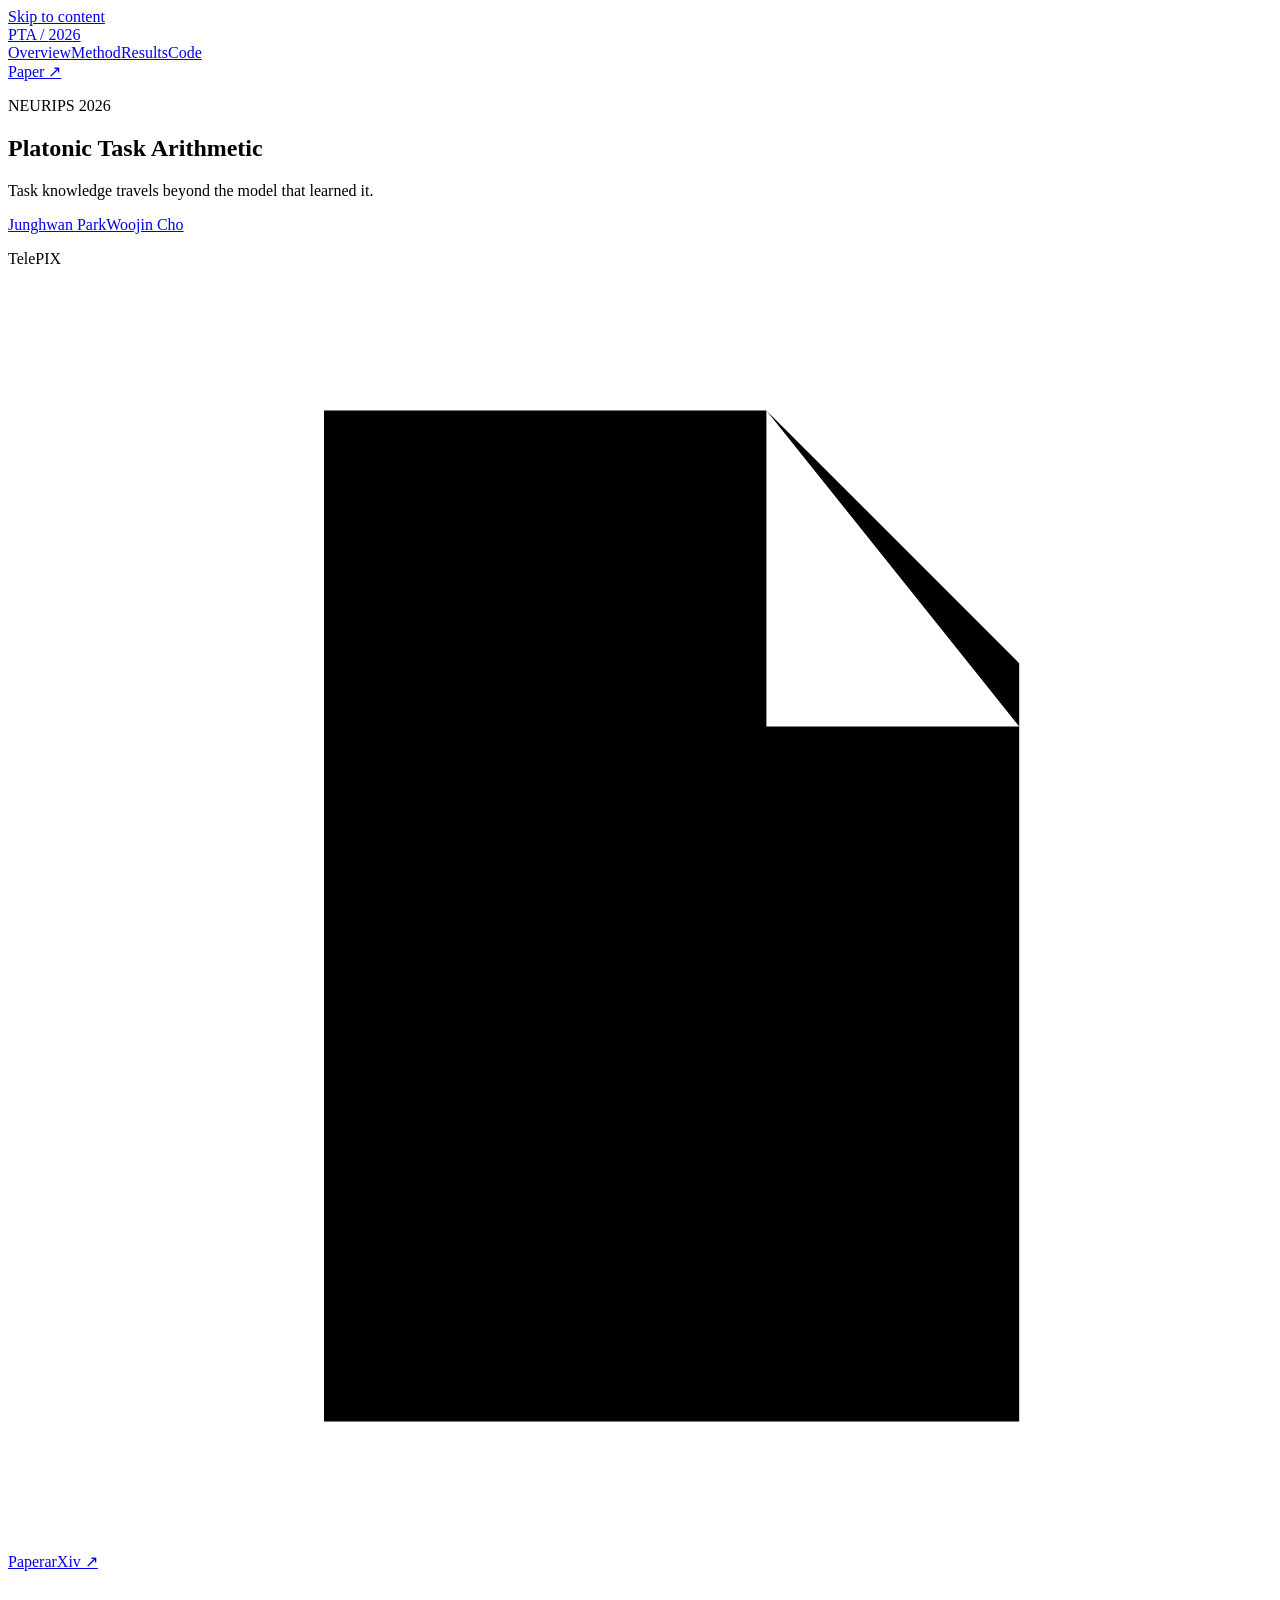
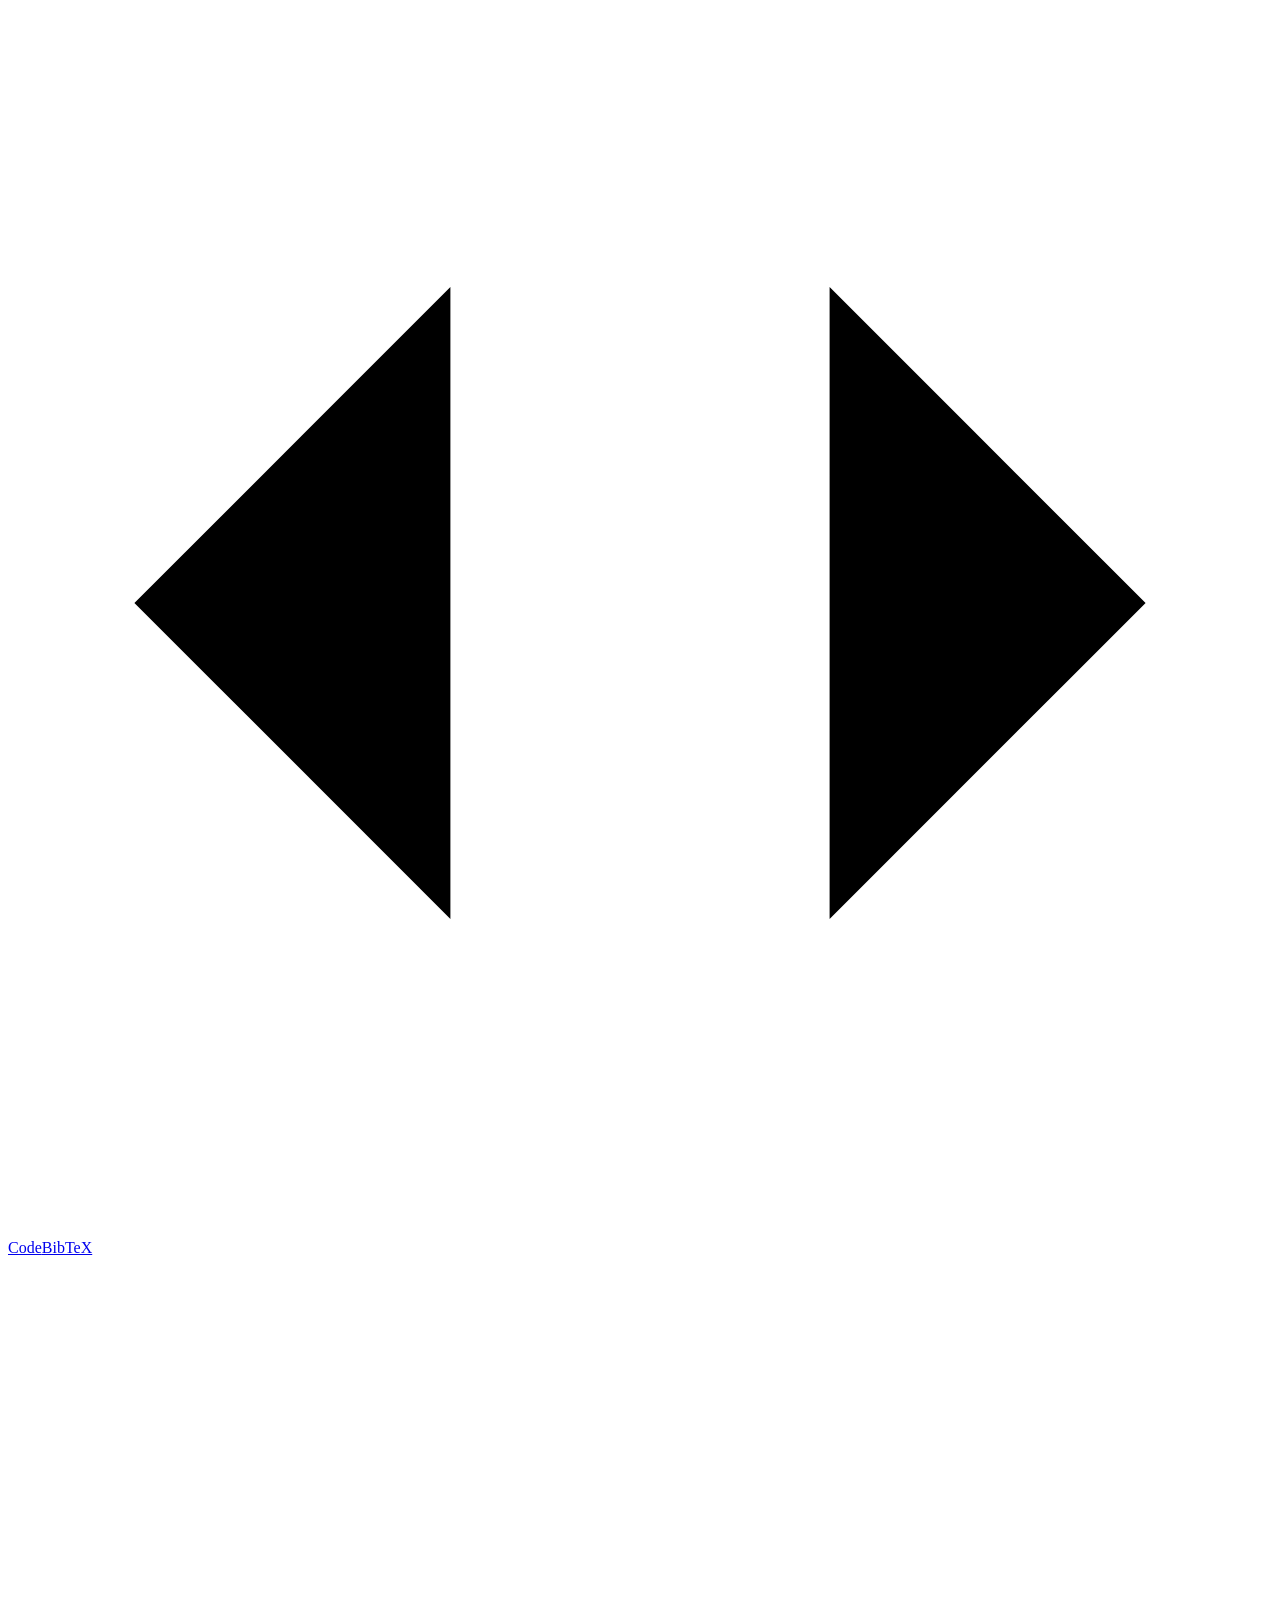
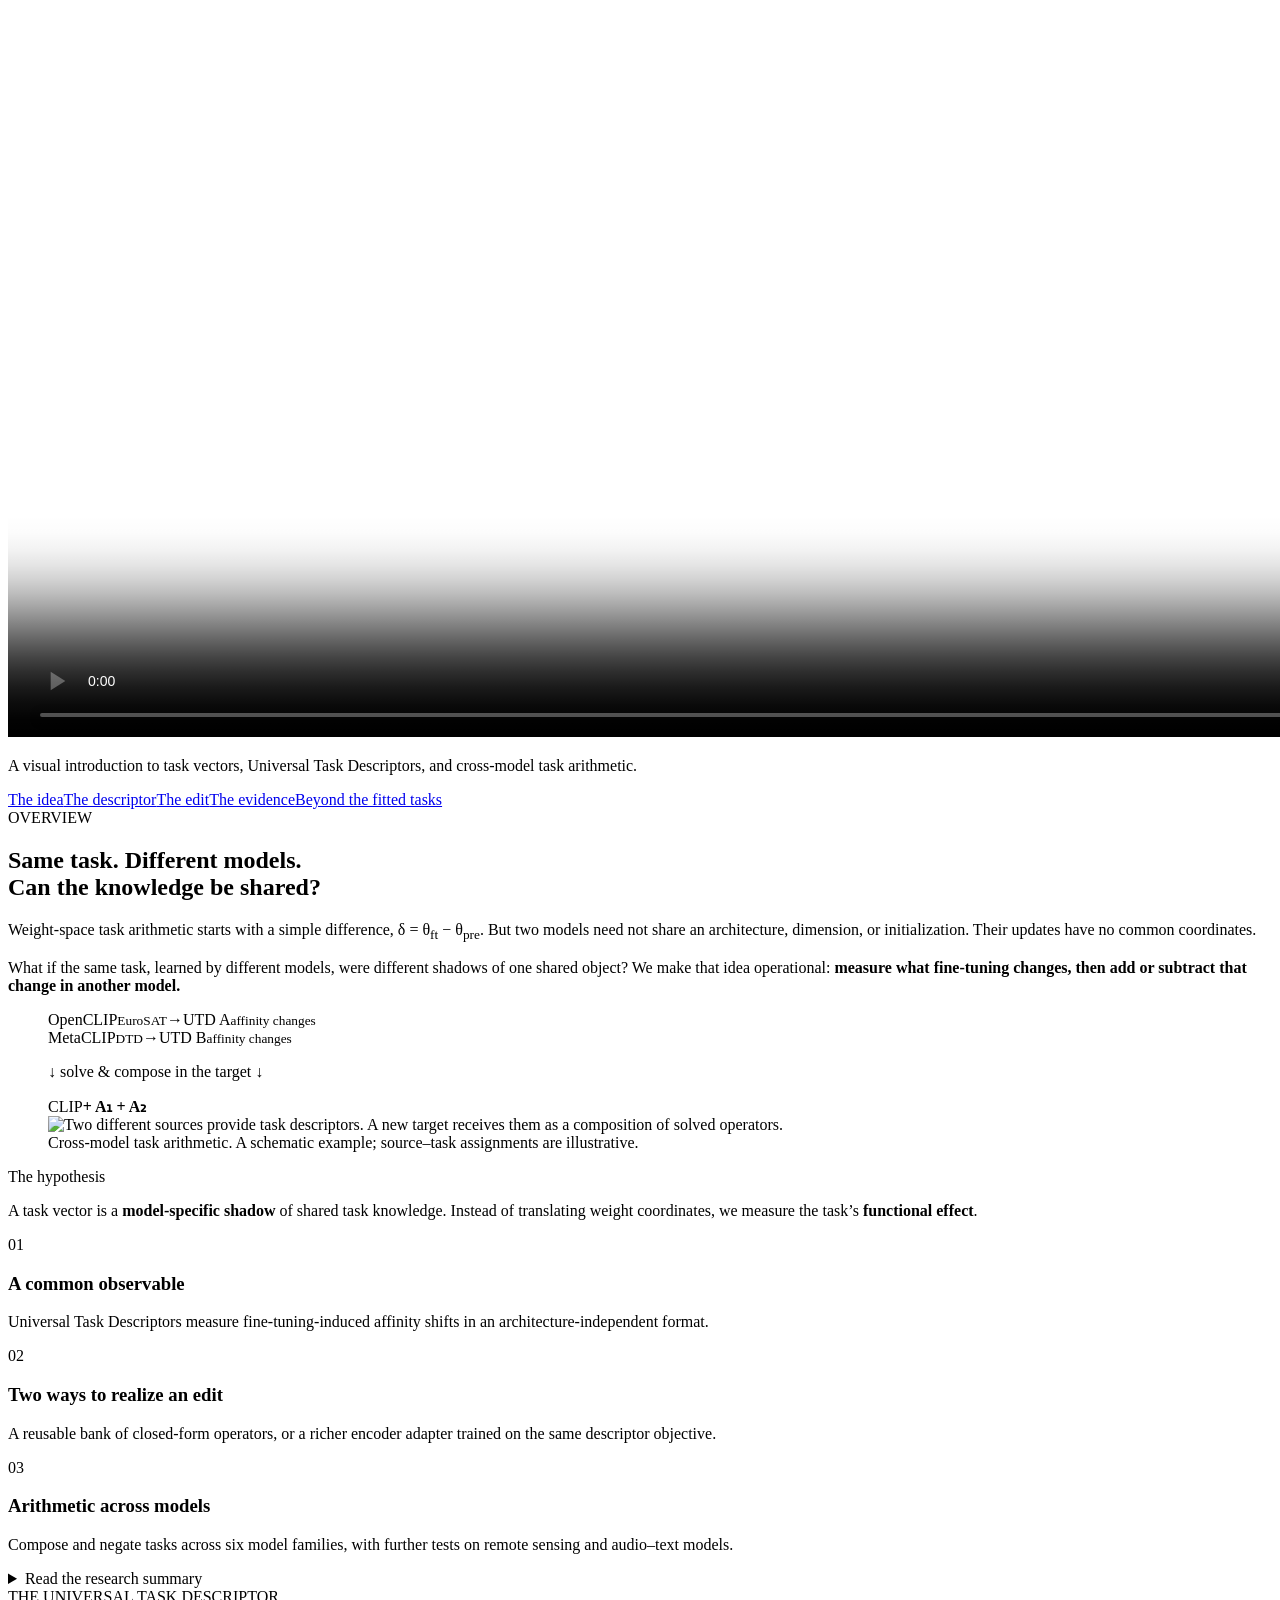
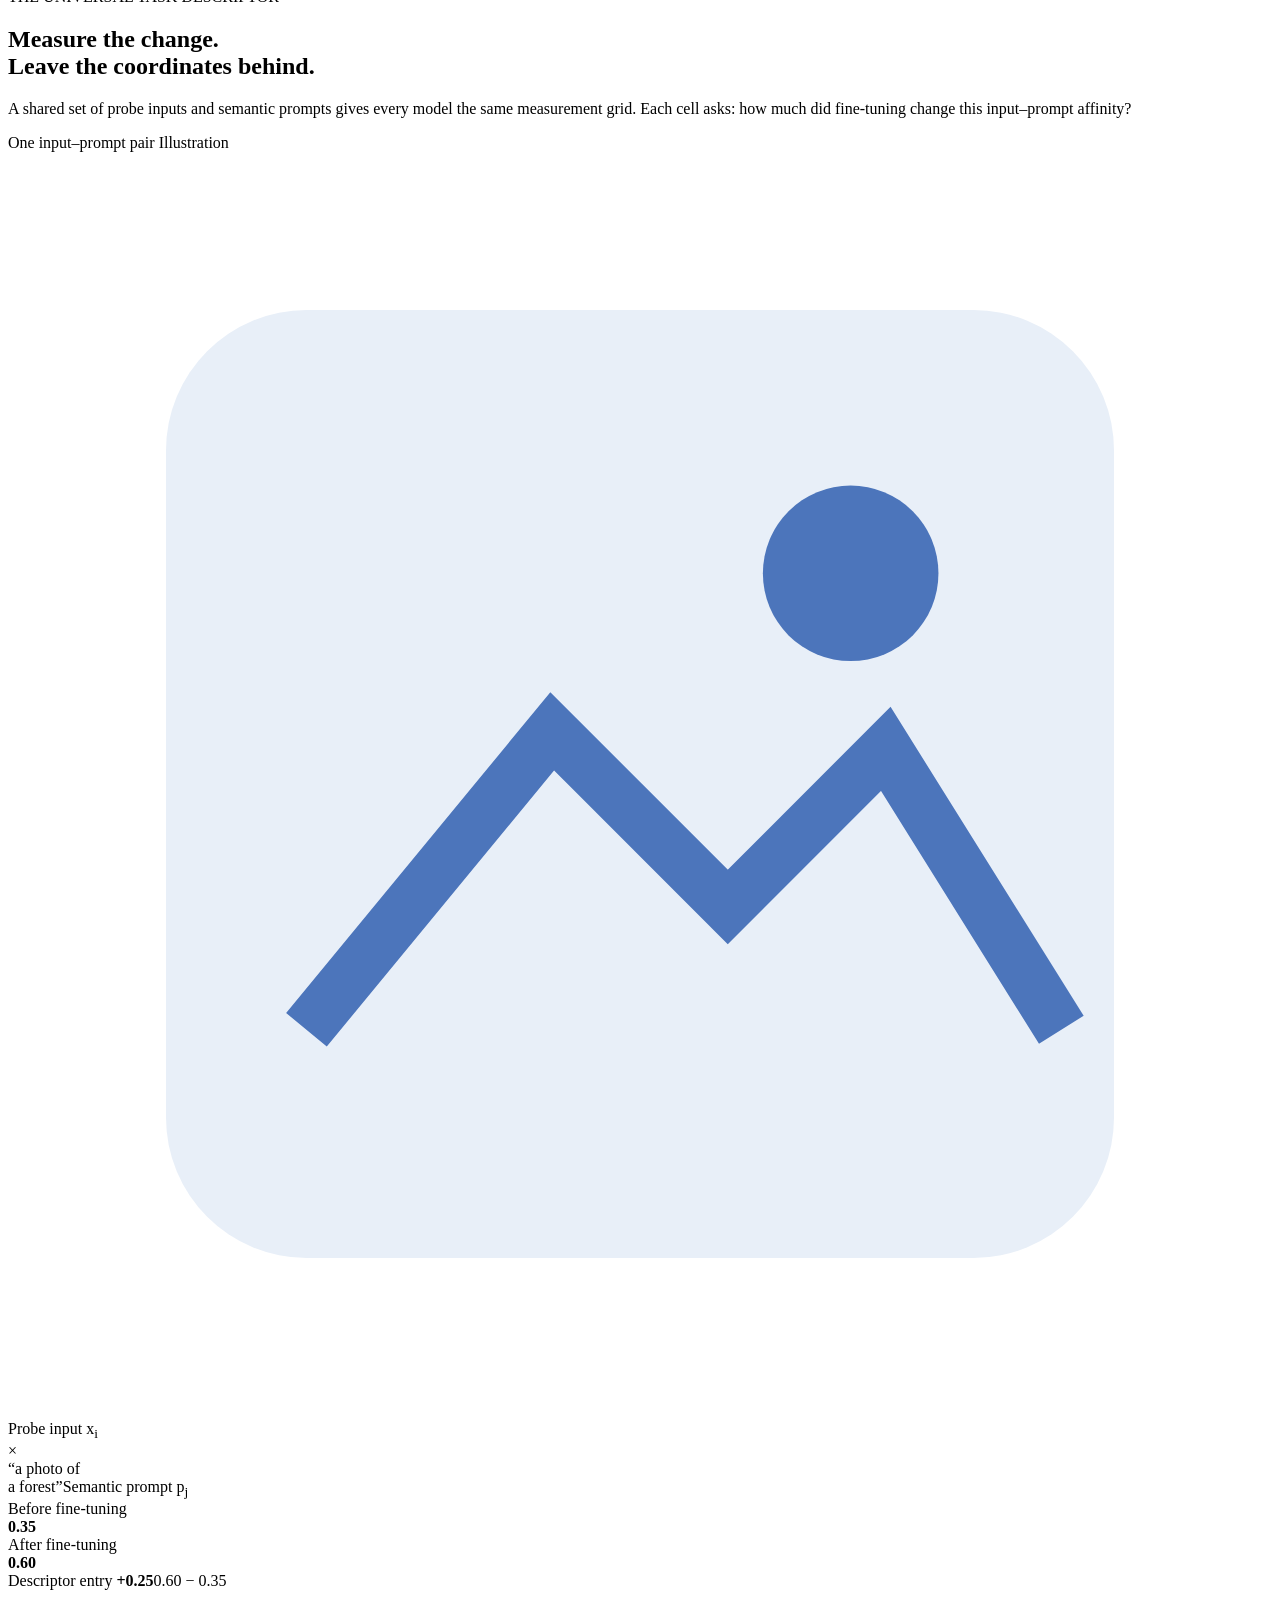
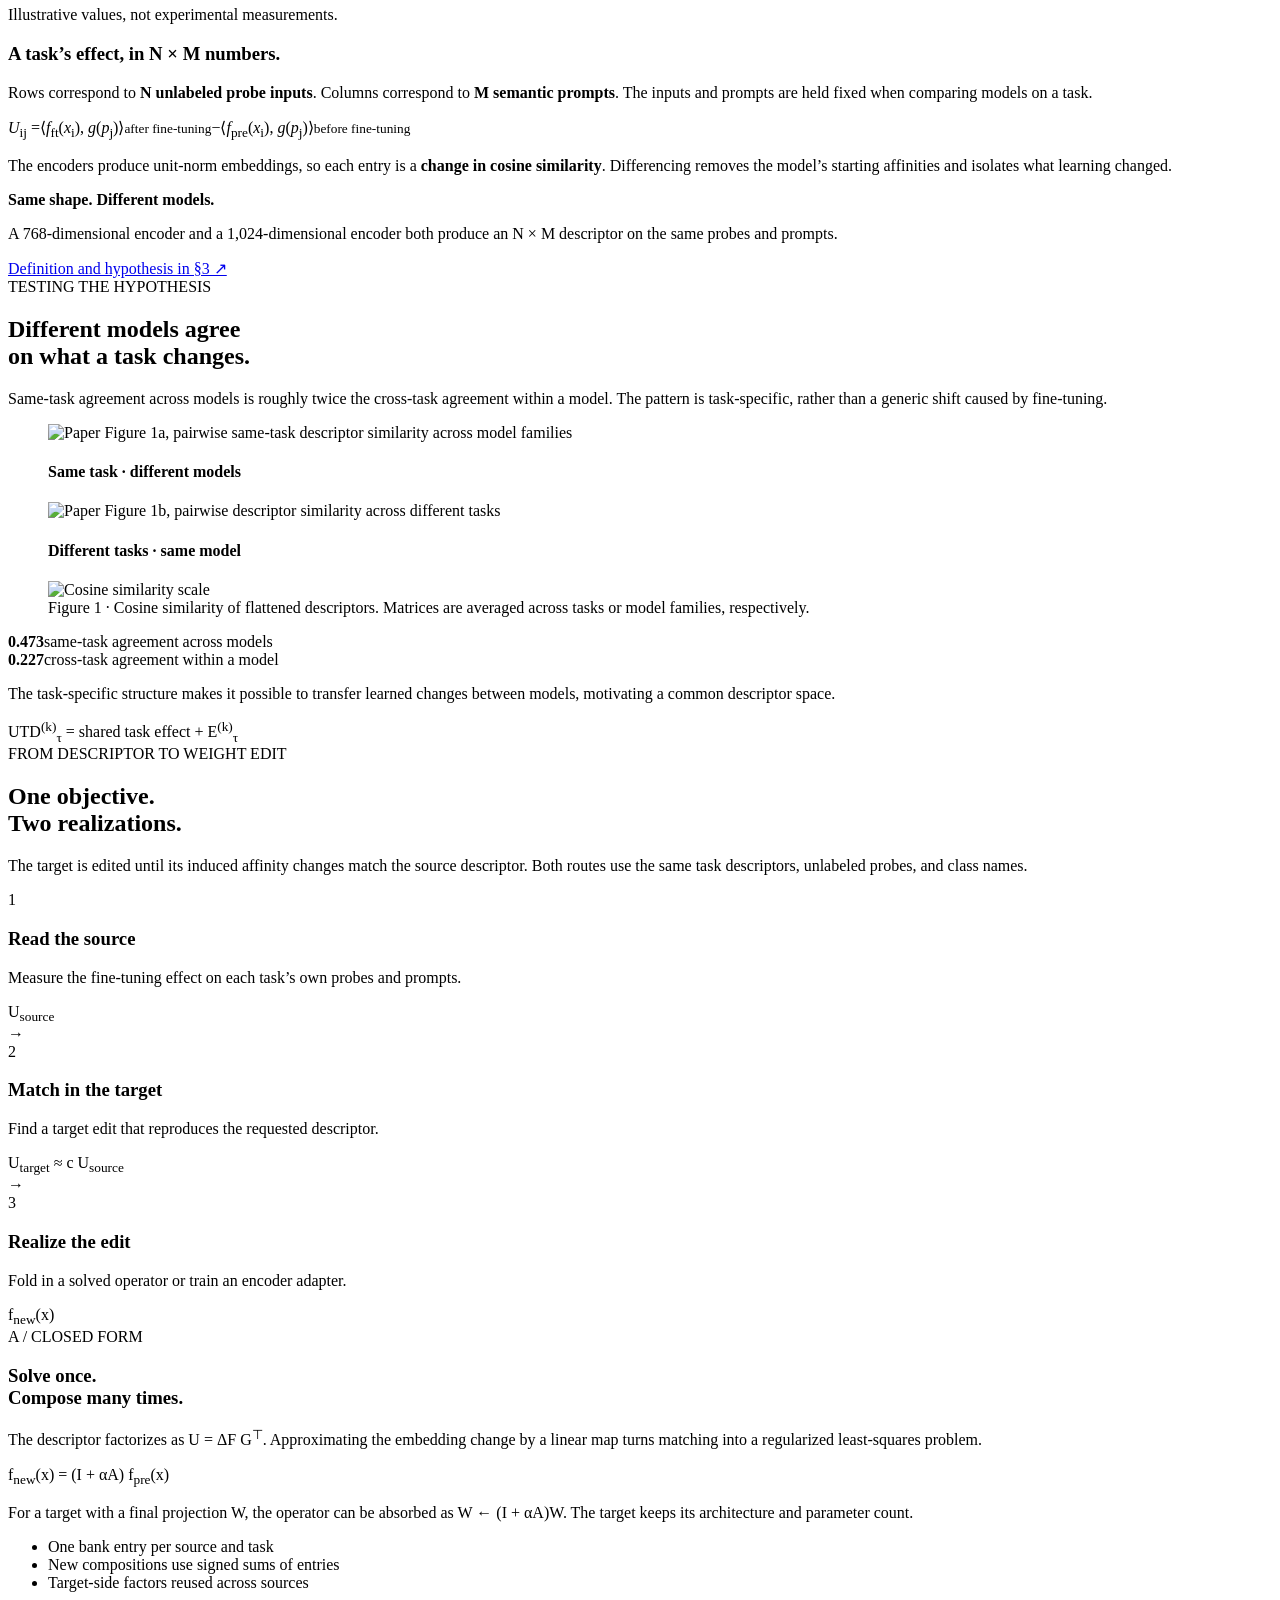
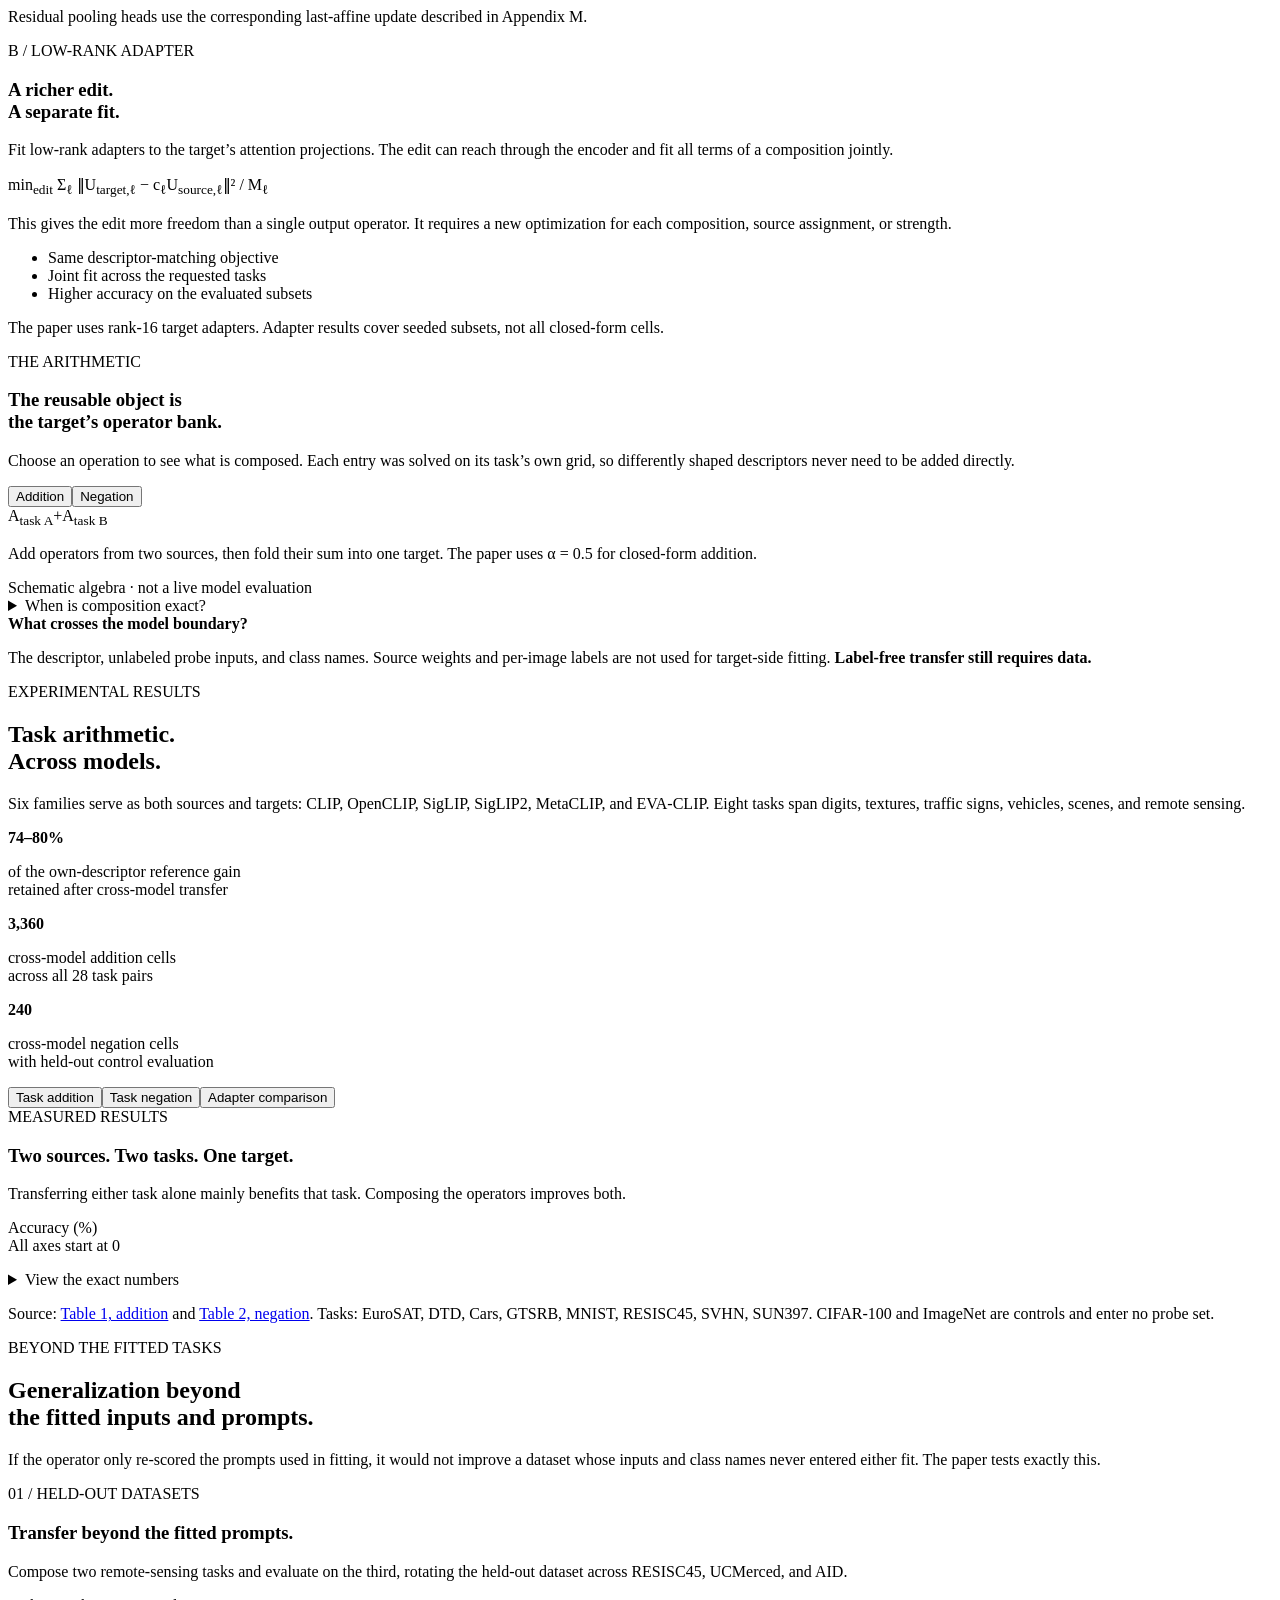
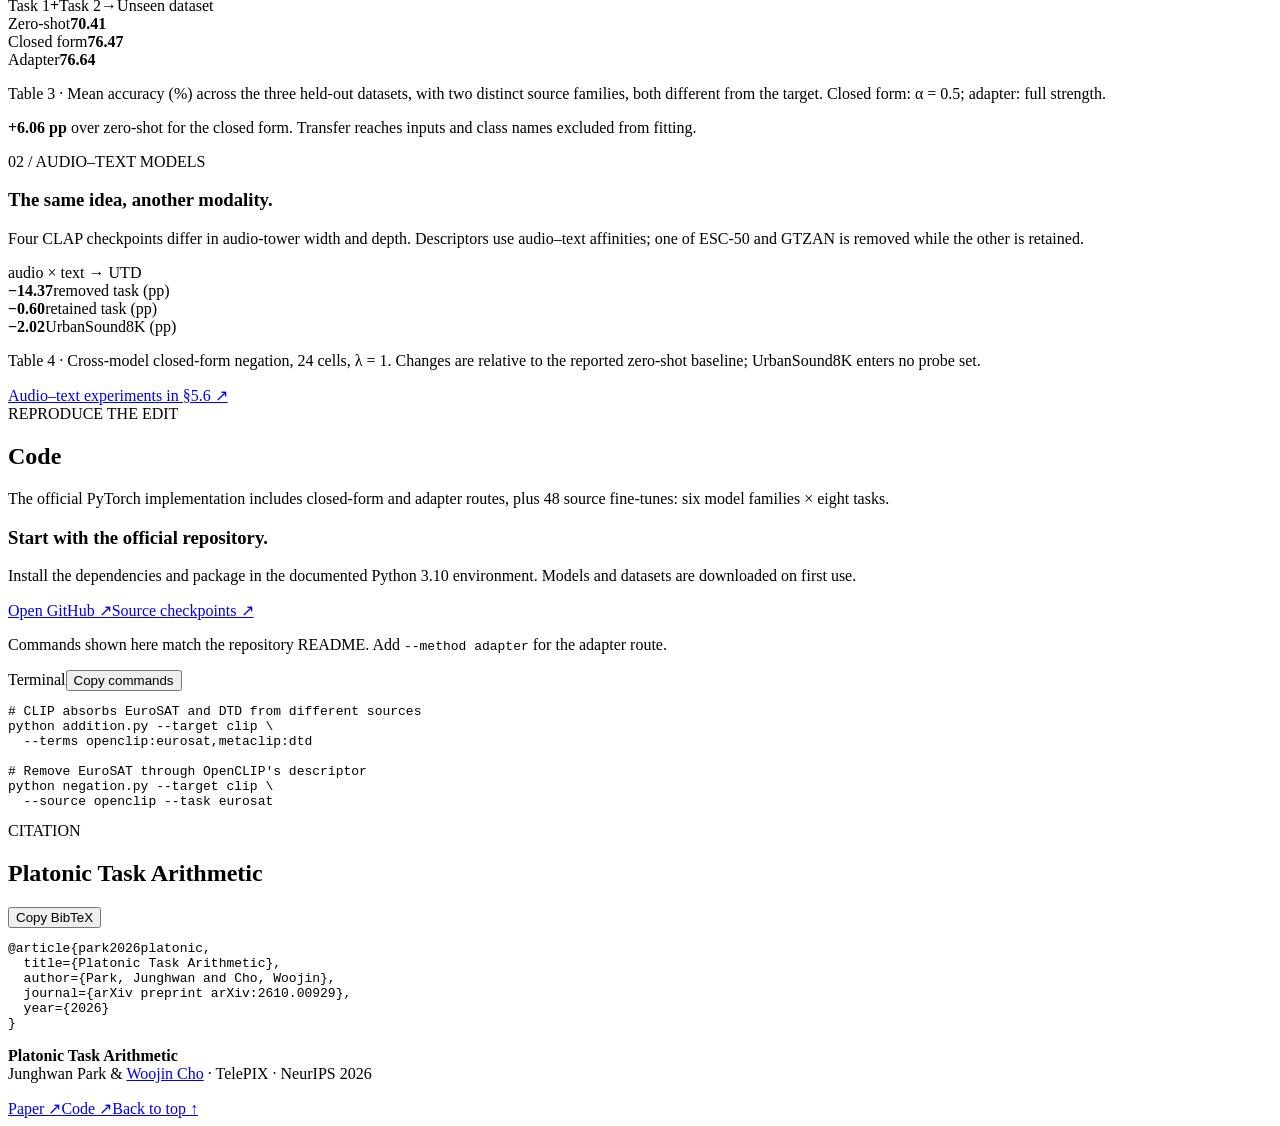
==== Platonic-Task-Arithmetic/index.html @ 3aef844c "Create index.html" ====
<!doctype html><html lang="en"><head><meta charset="utf-8"><meta name="viewport" content="width=device-width,initial-scale=1"><title>Platonic Task Arithmetic | NeurIPS 2026</title><meta name="description" content="Add and negate task knowledge across different models. The official project page for Platonic Task Arithmetic, NeurIPS 2026."><meta property="og:title" content="Platonic Task Arithmetic"><meta property="og:description" content="Task arithmetic beyond a single model. NeurIPS 2026."><meta property="og:type" content="website"><meta name="theme-color" content="#ffffff"><link rel="icon" href="assets/favicon.svg"><link rel="stylesheet" href="style.css"><script src="script.js" defer></script></head><body>
<a class="skip" href="#overview">Skip to content</a><header class="topbar"><a class="wordmark" href="#">PTA<span> / </span>2026</a><nav aria-label="Sections"><a href="#overview">Overview</a><a href="#method">Method</a><a href="#results">Results</a><a href="#code">Code</a></nav><a class="top-paper" href="https://arxiv.org/abs/2610.00929">Paper ↗</a></header>
<main><section class="hero wrap"><p class="venue">NEURIPS 2026</p><h1><span>Platonic</span> Task Arithmetic</h1><p class="subtitle">Task knowledge travels beyond the model that learned it.</p><div class="authors"><a href="https://github.com/jhpark-ai">Junghwan Park</a><a href="https://woojin-cho.github.io/">Woojin Cho</a></div><p class="affiliation">TelePIX</p><div class="actions"><a class="button primary" href="https://arxiv.org/pdf/2610.00929"><svg viewBox="0 0 20 20" aria-hidden="true"><path d="M5 2h7l4 4v12H5zM12 2v5h4M8 11h5M8 14h5"/></svg>Paper</a><a class="button" href="https://arxiv.org/abs/2610.00929">arXiv ↗</a><a class="button" href="https://github.com/jhpark-ai/Platonic-Task-Arithmetic"><svg viewBox="0 0 20 20" aria-hidden="true"><path d="M7 5L2 10l5 5M13 5l5 5-5 5M11 3L9 17"/></svg>Code</a><a class="button" href="#citation">BibTeX</a></div>
<div class="film hero-film"><video id="explainer" width="1920" height="1080" muted loop playsinline controls preload="metadata" poster="assets/animation-poster.jpg?v=10c7a9e6611a" aria-label="Video explaining Platonic Task Arithmetic"><source src="assets/platonic-task-arithmetic.mp4?v=10c7a9e6611a" type="video/mp4">Your browser does not support video. <a href="assets/platonic-task-arithmetic.mp4?v=10c7a9e6611a">Download the MP4</a>.</video><div class="video-controls"><button id="motion-toggle" class="motion-toggle" aria-controls="explainer" aria-pressed="true" hidden>Play animation</button><button id="restart-video" class="motion-toggle" type="button" aria-controls="explainer" hidden>Replay from start ↺</button></div></div><p class="figure-caption">A visual introduction to task vectors, Universal Task Descriptors, and cross-model task arithmetic.</p></section>
<div class="chapter-nav"><nav class="wrap" aria-label="Research chapters"><a href="#overview">The idea</a><a href="#descriptor">The descriptor</a><a href="#method">The edit</a><a href="#results">The evidence</a><a href="#generalization">Beyond the fitted tasks</a></nav></div>
<section id="overview" class="section wrap"><div class="section-heading"><span class="eyebrow">OVERVIEW</span><h2>Same task. Different models.<br><span>Can the knowledge be shared?</span></h2><p>Weight-space task arithmetic starts with a simple difference, δ = θ<sub>ft</sub> − θ<sub>pre</sub>. But two models need not share an architecture, dimension, or initialization. Their updates have no common coordinates.</p></div>
<p class="hero-summary">What if the same task, learned by different models, were different shadows of one shared object? We make that idea operational: <strong>measure what fine-tuning changes, then add or subtract that change in another model.</strong></p><figure class="teaser"><div class="mobile-teaser" aria-label="Two sources supply task descriptors; CLIP receives their operators"><div><span>OpenCLIP<small>EuroSAT</small></span><b>→</b><span class="red">UTD A<small>affinity changes</small></span></div><div><span>MetaCLIP<small>DTD</small></span><b>→</b><span class="blue">UTD B<small>affinity changes</small></span></div><p>↓ solve & compose in the target ↓</p><div class="mobile-target">CLIP<strong>+ A₁ + A₂</strong></div></div><img src="assets/transfer-overview.svg" width="1000" height="360" alt="Two different sources provide task descriptors. A new target receives them as a composition of solved operators."><figcaption>Cross-model task arithmetic. A schematic example; source–task assignments are illustrative.</figcaption></figure><div class="finding"><span class="finding-marker">The hypothesis</span><p>A task vector is a <strong>model-specific shadow</strong> of shared task knowledge. Instead of translating weight coordinates, we measure the task’s <strong>functional effect</strong>.</p></div><div class="contributions"><article><span>01</span><h3>A common observable</h3><p>Universal Task Descriptors measure fine-tuning-induced affinity shifts in an architecture-independent format.</p></article><article><span>02</span><h3>Two ways to realize an edit</h3><p>A reusable bank of closed-form operators, or a richer encoder adapter trained on the same descriptor objective.</p></article><article><span>03</span><h3>Arithmetic across models</h3><p>Compose and negate tasks across six model families, with further tests on remote sensing and audio–text models.</p></article></div>
<details class="abstract"><summary>Read the research summary</summary><p>We investigate whether fine-tuning heterogeneous pre-trained models on the same task induces a shared change in behavior. Universal Task Descriptors record changes in cross-modal affinities on unlabeled probes and semantic prompts. Their shape depends on the probes and prompts, rather than the model architecture or embedding dimension. A descriptor can be transferred to a new target by solving for a linear edit or fitting a low-rank encoder adapter. The linear route produces reusable operators whose signed sums implement task compositions. Across six vision–language model families and eight tasks, cross-model transfer retains 74–80% of the gain obtained with the target’s own descriptors. Experiments also test datasets excluded from fitting and extend the formulation to audio–text models.</p></details></section>
<section id="descriptor" class="section tint"><div class="wrap"><div class="section-heading"><span class="eyebrow">THE UNIVERSAL TASK DESCRIPTOR</span><h2>Measure the change.<br><span>Leave the coordinates behind.</span></h2><p>A shared set of probe inputs and semantic prompts gives every model the same measurement grid. Each cell asks: how much did fine-tuning change this input–prompt affinity?</p></div><div class="descriptor-grid"><div class="affinity-demo"><div class="demo-title">One input–prompt pair <span>Illustration</span></div><div class="input-pair"><div><svg viewBox="0 0 72 72" aria-hidden="true"><rect x="9" y="9" width="54" height="54" rx="8" fill="#e8eff8"/><path d="M17 50l14-17 10 10 9-9 10 16" fill="none" stroke="#4c75bb" stroke-width="3"/><circle cx="48" cy="24" r="5" fill="#4c75bb"/></svg><span>Probe input x<sub>i</sub></span></div><span class="pair-sign">×</span><div><span class="prompt-quote">“a photo of<br>a forest”</span><span>Semantic prompt p<sub>j</sub></span></div></div><div class="affinity-bars"><div><span>Before fine-tuning</span><div><i style="width:35%"></i></div><b>0.35</b></div><div><span>After fine-tuning</span><div><i style="width:60%"></i></div><b>0.60</b></div></div><div class="cell-value">Descriptor entry <strong>+0.25</strong><span>0.60 − 0.35</span></div><p class="small-note">Illustrative values, not experimental measurements.</p></div><div class="descriptor-explanation"><h3>A task’s effect, in N × M numbers.</h3><p>Rows correspond to <strong>N unlabeled probe inputs</strong>. Columns correspond to <strong>M semantic prompts</strong>. The inputs and prompts are held fixed when comparing models on a task.</p><div class="utd-equation" role="math" aria-label="U sub i j equals the fine-tuned input–prompt affinity minus the pre-trained input–prompt affinity"><span class="utd-lhs"><i>U</i><sub>ij</sub> =</span><span class="utd-term red"><span class="utd-math">⟨<i>f</i><sub>ft</sub>(<i>x</i><sub>i</sub>), <i>g</i>(<i>p</i><sub>j</sub>)⟩</span><small>after fine-tuning</small></span><span class="utd-minus">−</span><span class="utd-term blue"><span class="utd-math">⟨<i>f</i><sub>pre</sub>(<i>x</i><sub>i</sub>), <i>g</i>(<i>p</i><sub>j</sub>)⟩</span><small>before fine-tuning</small></span></div><p>The encoders produce unit-norm embeddings, so each entry is a <strong>change in cosine similarity</strong>. Differencing removes the model’s starting affinities and isolates what learning changed.</p><div class="insight"><strong>Same shape. Different models.</strong><p>A 768-dimensional encoder and a 1,024-dimensional encoder both produce an N × M descriptor on the same probes and prompts.</p></div><a class="text-link" href="https://arxiv.org/html/2610.00929v2#S3.SS2">Definition and hypothesis in §3 ↗</a></div></div></div></section>
<section class="section wrap" id="consistency"><div class="split-heading"><div><span class="eyebrow">TESTING THE HYPOTHESIS</span><h2>Different models agree<br><span>on what a task changes.</span></h2></div><p>Same-task agreement across models is roughly twice the cross-task agreement within a model. The pattern is task-specific, rather than a generic shift caused by fine-tuning.</p></div><div class="evidence-layout"><figure class="heatmaps"><div><img src="assets/utd-cross-model.png" alt="Paper Figure 1a, pairwise same-task descriptor similarity across model families" loading="lazy"><h4>Same task · different models</h4></div><div><img src="assets/utd-cross-task.png" alt="Paper Figure 1b, pairwise descriptor similarity across different tasks" loading="lazy"><h4>Different tasks · same model</h4></div><img class="colorbar" src="assets/utd-colorbar.png" alt="Cosine similarity scale" loading="lazy"><figcaption>Figure 1 · Cosine similarity of flattened descriptors. Matrices are averaged across tasks or model families, respectively.</figcaption></figure><div class="agreement"><div><strong>0.473</strong><span>same-task agreement across models</span></div><div><strong>0.227</strong><span>cross-task agreement within a model</span></div><p>The task-specific structure makes it possible to transfer learned changes between models, motivating a common descriptor space.</p><div class="mini-equation">UTD<sup>(k)</sup><sub>τ</sub> = shared task effect + E<sup>(k)</sup><sub>τ</sub></div></div></div></section>
<section id="method" class="section tint"><div class="wrap"><div class="section-heading"><span class="eyebrow">FROM DESCRIPTOR TO WEIGHT EDIT</span><h2>One objective.<br><span>Two realizations.</span></h2><p>The target is edited until its induced affinity changes match the source descriptor. Both routes use the same task descriptors, unlabeled probes, and class names.</p></div><div class="method-flow"><div><span class="step">1</span><h3>Read the source</h3><p>Measure the fine-tuning effect on each task’s own probes and prompts.</p><div class="flow-symbol">U<sub>source</sub></div></div><span class="flow-arrow">→</span><div><span class="step">2</span><h3>Match in the target</h3><p>Find a target edit that reproduces the requested descriptor.</p><div class="flow-symbol">U<sub>target</sub> ≈ c U<sub>source</sub></div></div><span class="flow-arrow">→</span><div><span class="step">3</span><h3>Realize the edit</h3><p>Fold in a solved operator or train an encoder adapter.</p><div class="flow-symbol">f<sub>new</sub>(x)</div></div></div><div class="route-comparison"><article><div class="route-kicker">A / CLOSED FORM</div><h3>Solve once.<br>Compose many times.</h3><p>The descriptor factorizes as U = ΔF G<sup>⊤</sup>. Approximating the embedding change by a linear map turns matching into a regularized least-squares problem.</p><div class="formula large">f<sub>new</sub>(x) = (I + αA) f<sub>pre</sub>(x)</div><p>For a target with a final projection W, the operator can be absorbed as W ← (I + αA)W. The target keeps its architecture and parameter count.</p><ul><li>One bank entry per source and task</li><li>New compositions use signed sums of entries</li><li>Target-side factors reused across sources</li></ul><p class="route-detail">Residual pooling heads use the corresponding last-affine update described in Appendix M.</p></article><article><div class="route-kicker">B / LOW-RANK ADAPTER</div><h3>A richer edit.<br>A separate fit.</h3><p>Fit low-rank adapters to the target’s attention projections. The edit can reach through the encoder and fit all terms of a composition jointly.</p><div class="formula large">min<sub>edit</sub> Σ<sub>ℓ</sub> ‖U<sub>target,ℓ</sub> − c<sub>ℓ</sub>U<sub>source,ℓ</sub>‖² / M<sub>ℓ</sub></div><p>This gives the edit more freedom than a single output operator. It requires a new optimization for each composition, source assignment, or strength.</p><ul><li>Same descriptor-matching objective</li><li>Joint fit across the requested tasks</li><li>Higher accuracy on the evaluated subsets</li></ul><p class="route-detail">The paper uses rank-16 target adapters. Adapter results cover seeded subsets, not all closed-form cells.</p></article></div>
<div class="operator-section"><div><span class="eyebrow">THE ARITHMETIC</span><h3>The reusable object is<br>the target’s operator bank.</h3><p>Choose an operation to see what is composed. Each entry was solved on its task’s own grid, so differently shaped descriptors never need to be added directly.</p><div class="segmented" role="tablist" aria-label="Operator arithmetic"><button role="tab" id="op-add" aria-selected="true" aria-controls="operator-display" tabindex="0" data-operation="add">Addition</button><button role="tab" id="op-neg" aria-selected="false" aria-controls="operator-display" tabindex="-1" data-operation="neg">Negation</button></div></div><div id="operator-display" class="operator-display" role="tabpanel" aria-labelledby="op-add"><div class="operator-equation" id="operator-equation"><span class="red">A<sub>task A</sub></span><span>+</span><span class="blue">A<sub>task B</sub></span></div><p id="operator-explanation">Add operators from two sources, then fold their sum into one target. The paper uses α = 0.5 for closed-form addition.</p><span class="small-note">Schematic algebra · not a live model evaluation</span></div></div><details class="theory"><summary>When is composition exact?</summary><p>For the full-rank solver on one shared probe–prompt grid, the solution map is linear: A*(c₁U₁ + c₂U₂) = c₁A*(U₁) + c₂A*(U₂). For different task grids, the paper characterizes operator composition through cross-task descriptor terms and a prediction-margin condition (Appendix C.3).</p></details><div class="transfer-requirements"><strong>What crosses the model boundary?</strong><p>The descriptor, unlabeled probe inputs, and class names. Source weights and per-image labels are not used for target-side fitting. <strong>Label-free transfer still requires data.</strong></p></div></div></section>
<section id="results" class="section wrap"><div class="section-heading"><span class="eyebrow">EXPERIMENTAL RESULTS</span><h2>Task arithmetic.<br><span>Across models.</span></h2><p>Six families serve as both sources and targets: CLIP, OpenCLIP, SigLIP, SigLIP2, MetaCLIP, and EVA-CLIP. Eight tasks span digits, textures, traffic signs, vehicles, scenes, and remote sensing.</p></div><div class="result-highlights"><div><strong>74–80<span>%</span></strong><p>of the own-descriptor reference gain<br>retained after cross-model transfer</p></div><div><strong>3,360</strong><p>cross-model addition cells<br>across all 28 task pairs</p></div><div><strong>240</strong><p>cross-model negation cells<br>with held-out control evaluation</p></div></div>
<div class="experiment"><div class="experiment-toolbar"><div class="segmented" role="tablist" aria-label="Experiment results"><button role="tab" id="result-add" aria-controls="experiment-panel" aria-selected="true" tabindex="0" data-result="addition">Task addition</button><button role="tab" id="result-neg" aria-controls="experiment-panel" aria-selected="false" tabindex="-1" data-result="negation">Task negation</button><button role="tab" id="result-adapter" aria-controls="experiment-panel" aria-selected="false" tabindex="-1" data-result="adapter">Adapter comparison</button></div><span class="data-badge">MEASURED RESULTS</span></div><div id="experiment-panel" role="tabpanel" aria-labelledby="result-add"><div class="experiment-heading"><div><h3 id="experiment-title">Two sources. Two tasks. One target.</h3><p id="experiment-description">Transferring either task alone mainly benefits that task. Composing the operators improves both.</p></div><div class="metric-note">Accuracy (%)<br>All axes start at 0</div></div><div id="result-chart" class="result-chart" aria-label="Accuracy comparison"></div><div id="chart-legend" class="chart-legend"></div><p id="result-population" class="data-note"></p><div class="result-takeaway" id="result-takeaway"></div><details class="table-details"><summary>View the exact numbers</summary><div class="table-scroll" id="result-table"></div></details></div></div><p class="experiment-source">Source: <a href="https://arxiv.org/html/2610.00929v2#S5.SS2">Table 1, addition</a> and <a href="https://arxiv.org/html/2610.00929v2#S5.SS3">Table 2, negation</a>. Tasks: EuroSAT, DTD, Cars, GTSRB, MNIST, RESISC45, SVHN, SUN397. CIFAR-100 and ImageNet are controls and enter no probe set.</p></section>
<section id="generalization" class="section tint"><div class="wrap"><div class="section-heading"><span class="eyebrow">BEYOND THE FITTED TASKS</span><h2>Generalization beyond<br><span>the fitted inputs and prompts.</span></h2><p>If the operator only re-scored the prompts used in fitting, it would not improve a dataset whose inputs and class names never entered either fit. The paper tests exactly this.</p></div><div class="generalization-grid"><article><div class="panel-label">01 / HELD-OUT DATASETS</div><h3>Transfer beyond the fitted prompts.</h3><p>Compose two remote-sensing tasks and evaluate on the third, rotating the held-out dataset across RESISC45, UCMerced, and AID.</p><div class="heldout-diagram"><span>Task 1</span><b>+</b><span>Task 2</span><b>→</b><span class="heldout">Unseen dataset</span></div><div class="paired-bars"><div><span>Zero-shot</span><i><b style="width:70.41%"></b></i><strong>70.41</strong></div><div><span>Closed form</span><i><b style="width:76.47%"></b></i><strong>76.47</strong></div><div><span>Adapter</span><i><b style="width:76.64%"></b></i><strong>76.64</strong></div></div><p class="data-note">Table 3 · Mean accuracy (%) across the three held-out datasets, with two distinct source families, both different from the target. Closed form: α = 0.5; adapter: full strength.</p><p class="finding-line"><strong>+6.06 pp</strong> over zero-shot for the closed form. Transfer reaches inputs and class names excluded from fitting.</p></article><article><div class="panel-label">02 / AUDIO–TEXT MODELS</div><h3>The same idea, another modality.</h3><p>Four CLAP checkpoints differ in audio-tower width and depth. Descriptors use audio–text affinities; one of ESC-50 and GTZAN is removed while the other is retained.</p><div class="audio-visual" aria-hidden="true"><i style="--h:12px"></i><i style="--h:20px"></i><i style="--h:32px"></i><i style="--h:19px"></i><i style="--h:44px"></i><i style="--h:58px"></i><i style="--h:32px"></i><i style="--h:73px"></i><i style="--h:46px"></i><i style="--h:24px"></i><i style="--h:55px"></i><i style="--h:81px"></i><i style="--h:42px"></i><i style="--h:23px"></i><i style="--h:37px"></i><i style="--h:64px"></i><i style="--h:43px"></i><i style="--h:28px"></i><i style="--h:17px"></i><i style="--h:31px"></i><i style="--h:48px"></i><i style="--h:22px"></i><i style="--h:13px"></i><span>audio × text → UTD</span></div><div class="audio-stats"><div><strong>−14.37</strong><span>removed task (pp)</span></div><div><strong>−0.60</strong><span>retained task (pp)</span></div><div><strong>−2.02</strong><span>UrbanSound8K (pp)</span></div></div><p class="data-note">Table 4 · Cross-model closed-form negation, 24 cells, λ = 1. Changes are relative to the reported zero-shot baseline; UrbanSound8K enters no probe set.</p><a class="text-link" href="https://arxiv.org/html/2610.00929v2#S5.SS6">Audio–text experiments in §5.6 ↗</a></article></div></div></section>

<section id="code" class="section code-section"><div class="wrap"><div class="split-heading"><div><span class="eyebrow">REPRODUCE THE EDIT</span><h2>Code</h2></div><p>The official PyTorch implementation includes closed-form and adapter routes, plus 48 source fine-tunes: six model families × eight tasks.</p></div><div class="code-layout"><div><h3>Start with the official repository.</h3><p>Install the dependencies and package in the documented Python 3.10 environment. Models and datasets are downloaded on first use.</p><a class="button primary" href="https://github.com/jhpark-ai/Platonic-Task-Arithmetic">Open GitHub ↗</a><a class="text-link" href="https://github.com/jhpark-ai/Platonic-Task-Arithmetic/tree/main/checkpoints/sources">Source checkpoints ↗</a><p class="small-note">Commands shown here match the repository README. Add <code>--method adapter</code> for the adapter route.</p></div><div class="code-window"><div class="code-title"><span>Terminal</span><button class="copy-button" data-copy="quickstart">Copy commands</button></div><pre><code id="quickstart"><span class="code-comment"># CLIP absorbs EuroSAT and DTD from different sources</span>
python addition.py --target clip \
  --terms openclip:eurosat,metaclip:dtd

<span class="code-comment"># Remove EuroSAT through OpenCLIP's descriptor</span>
python negation.py --target clip \
  --source openclip --task eurosat</code></pre></div></div></div></section>
<section id="citation" class="section wrap citation"><div class="citation-heading"><div><span class="eyebrow">CITATION</span><h2>Platonic Task Arithmetic</h2></div><button class="button" data-copy="bibtex">Copy BibTeX</button></div><pre><code id="bibtex">@article{park2026platonic,
  title={Platonic Task Arithmetic},
  author={Park, Junghwan and Cho, Woojin},
  journal={arXiv preprint arXiv:2610.00929},
  year={2026}
}</code></pre><p id="copy-status" role="status" aria-live="polite"></p></section></main><footer class="wrap"><p><strong>Platonic Task Arithmetic</strong><br>Junghwan Park & <a href="https://woojin-cho.github.io/">Woojin Cho</a> · TelePIX · NeurIPS 2026</p><div><a href="https://arxiv.org/abs/2610.00929">Paper ↗</a><a href="https://github.com/jhpark-ai/Platonic-Task-Arithmetic">Code ↗</a><a href="#">Back to top ↑</a></div></footer></body></html>
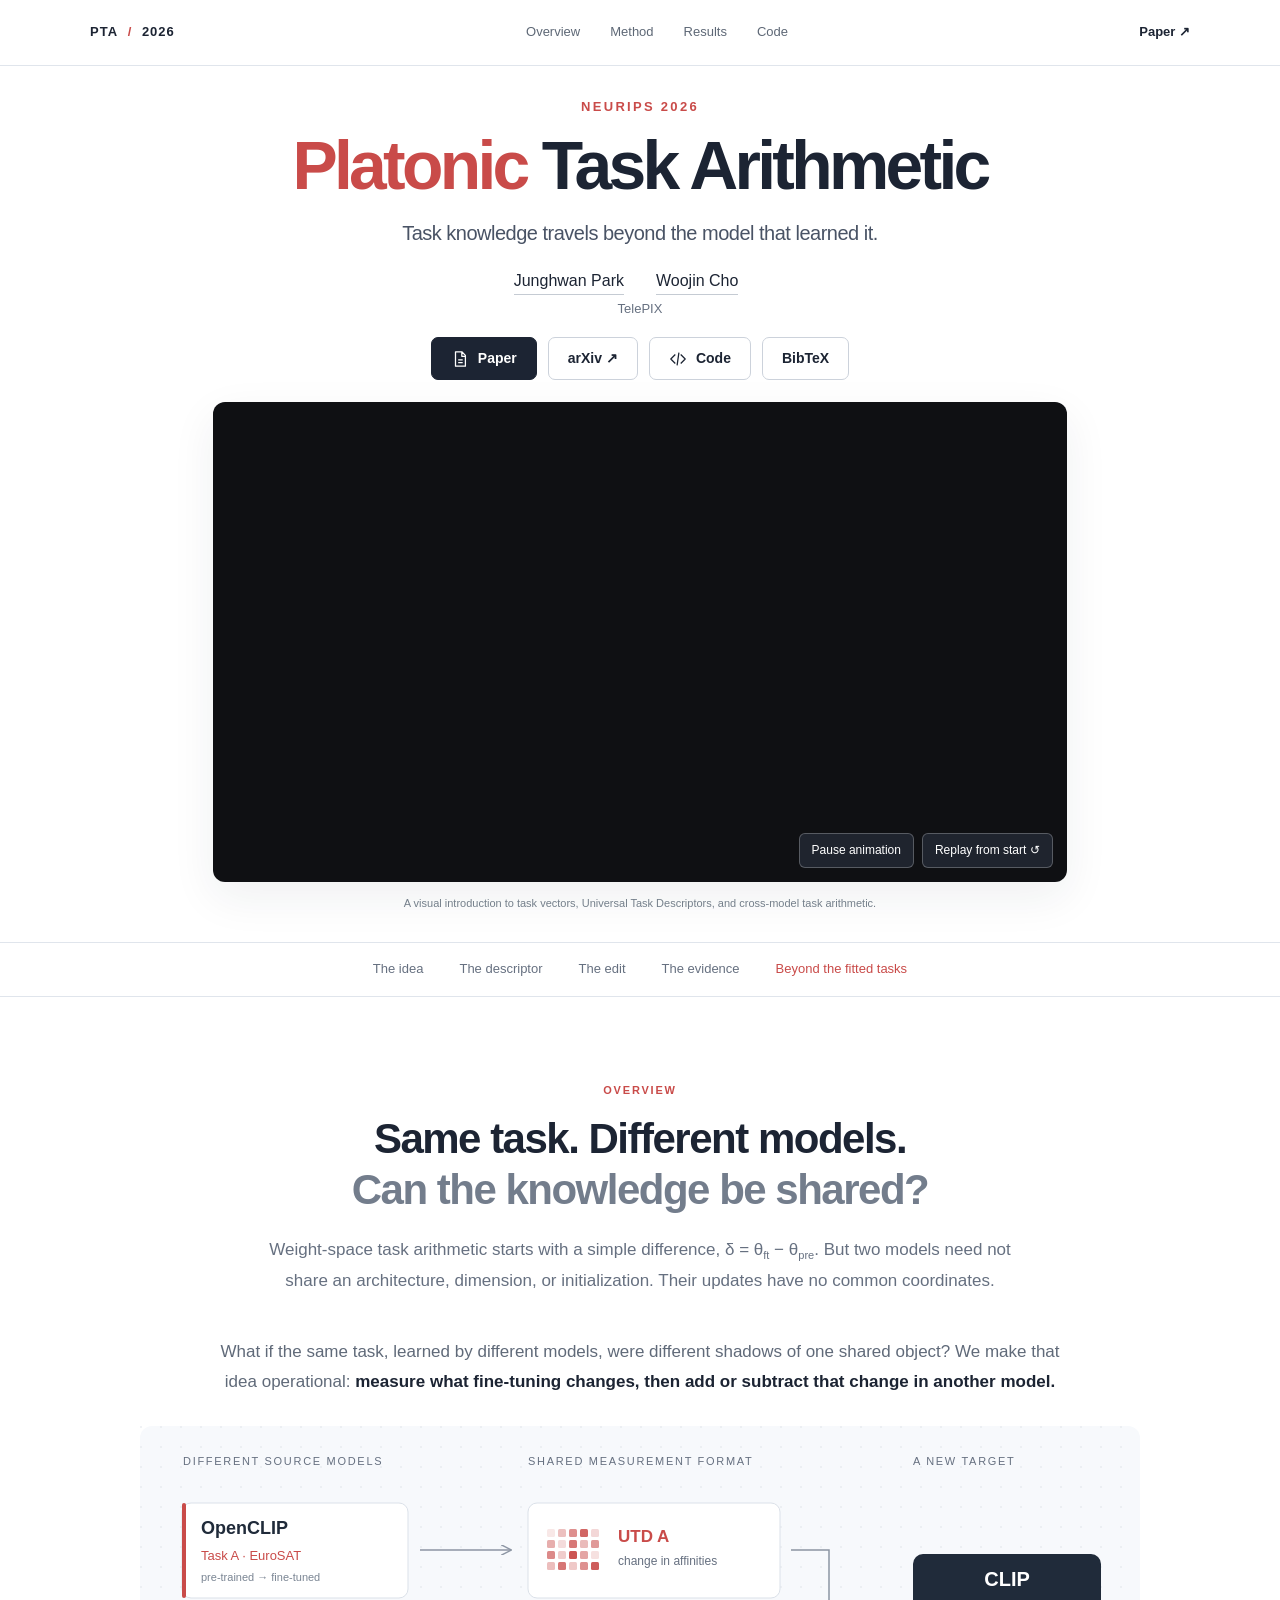
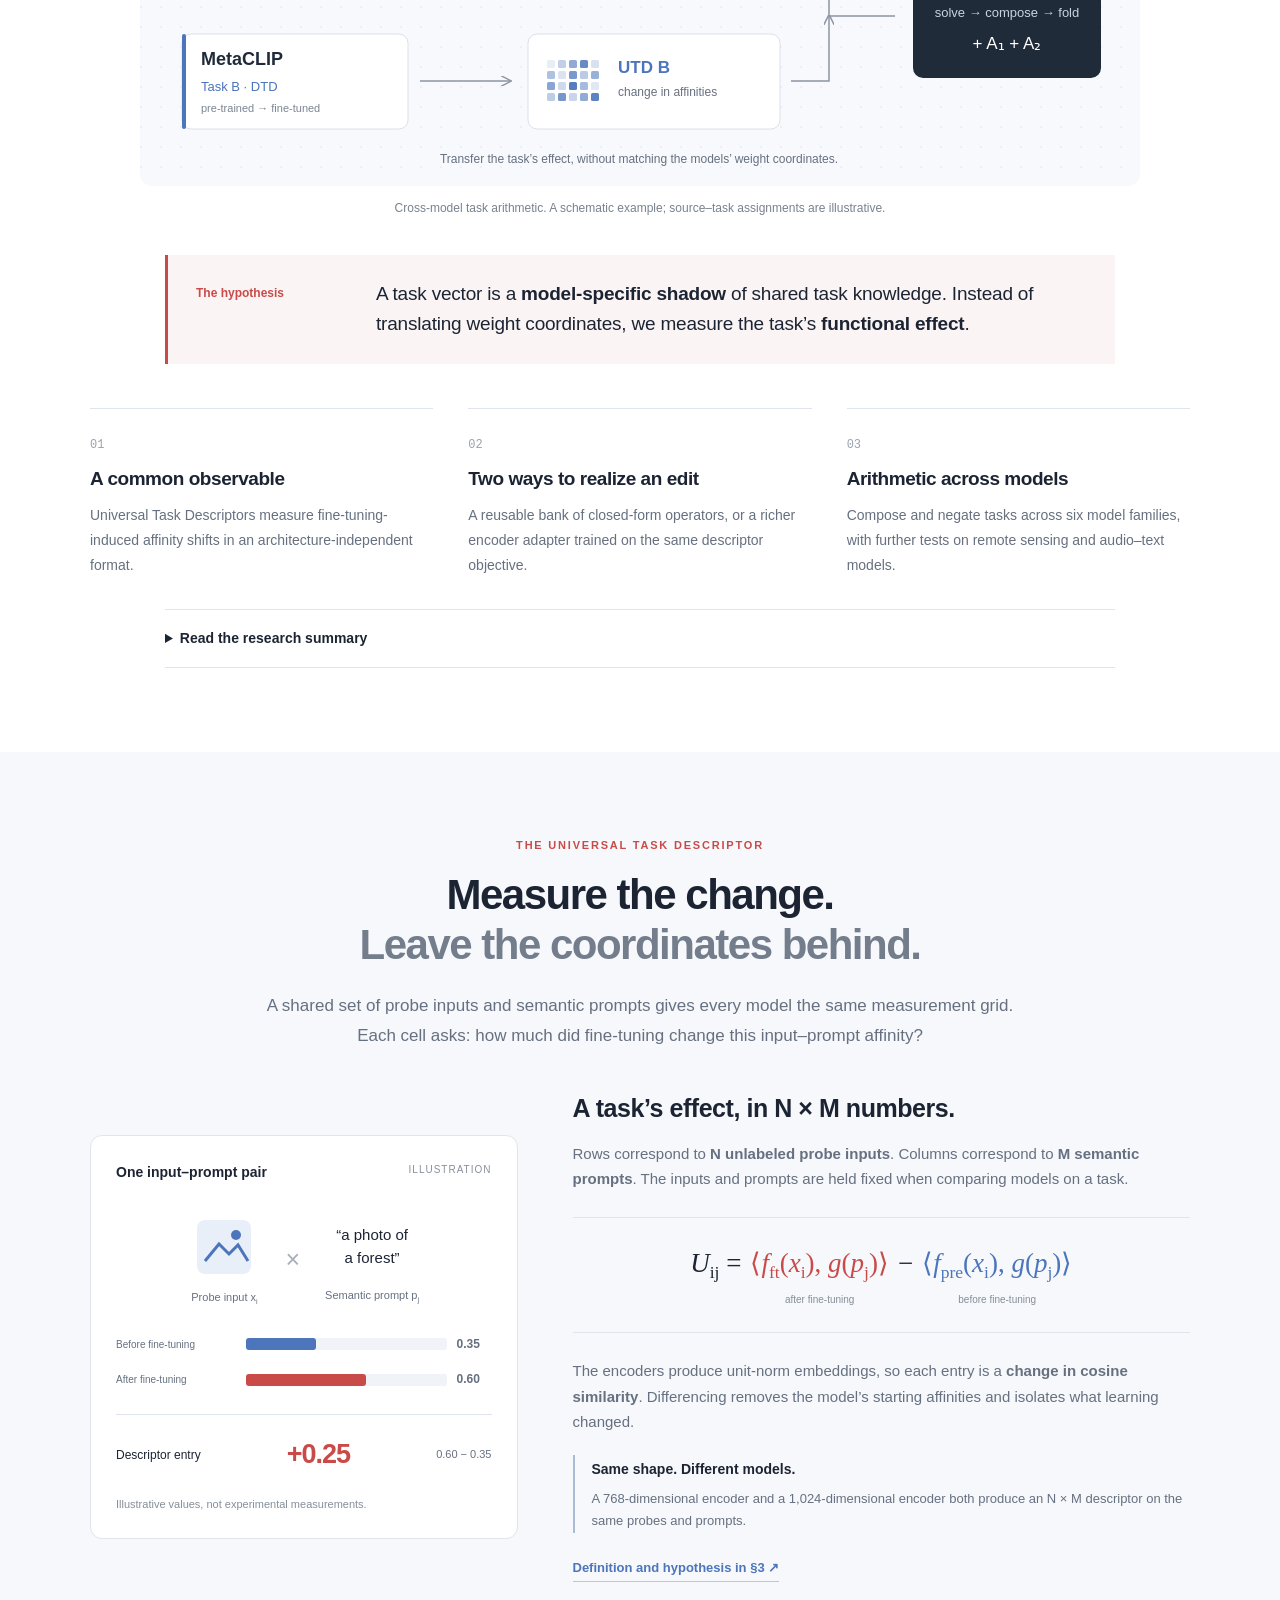
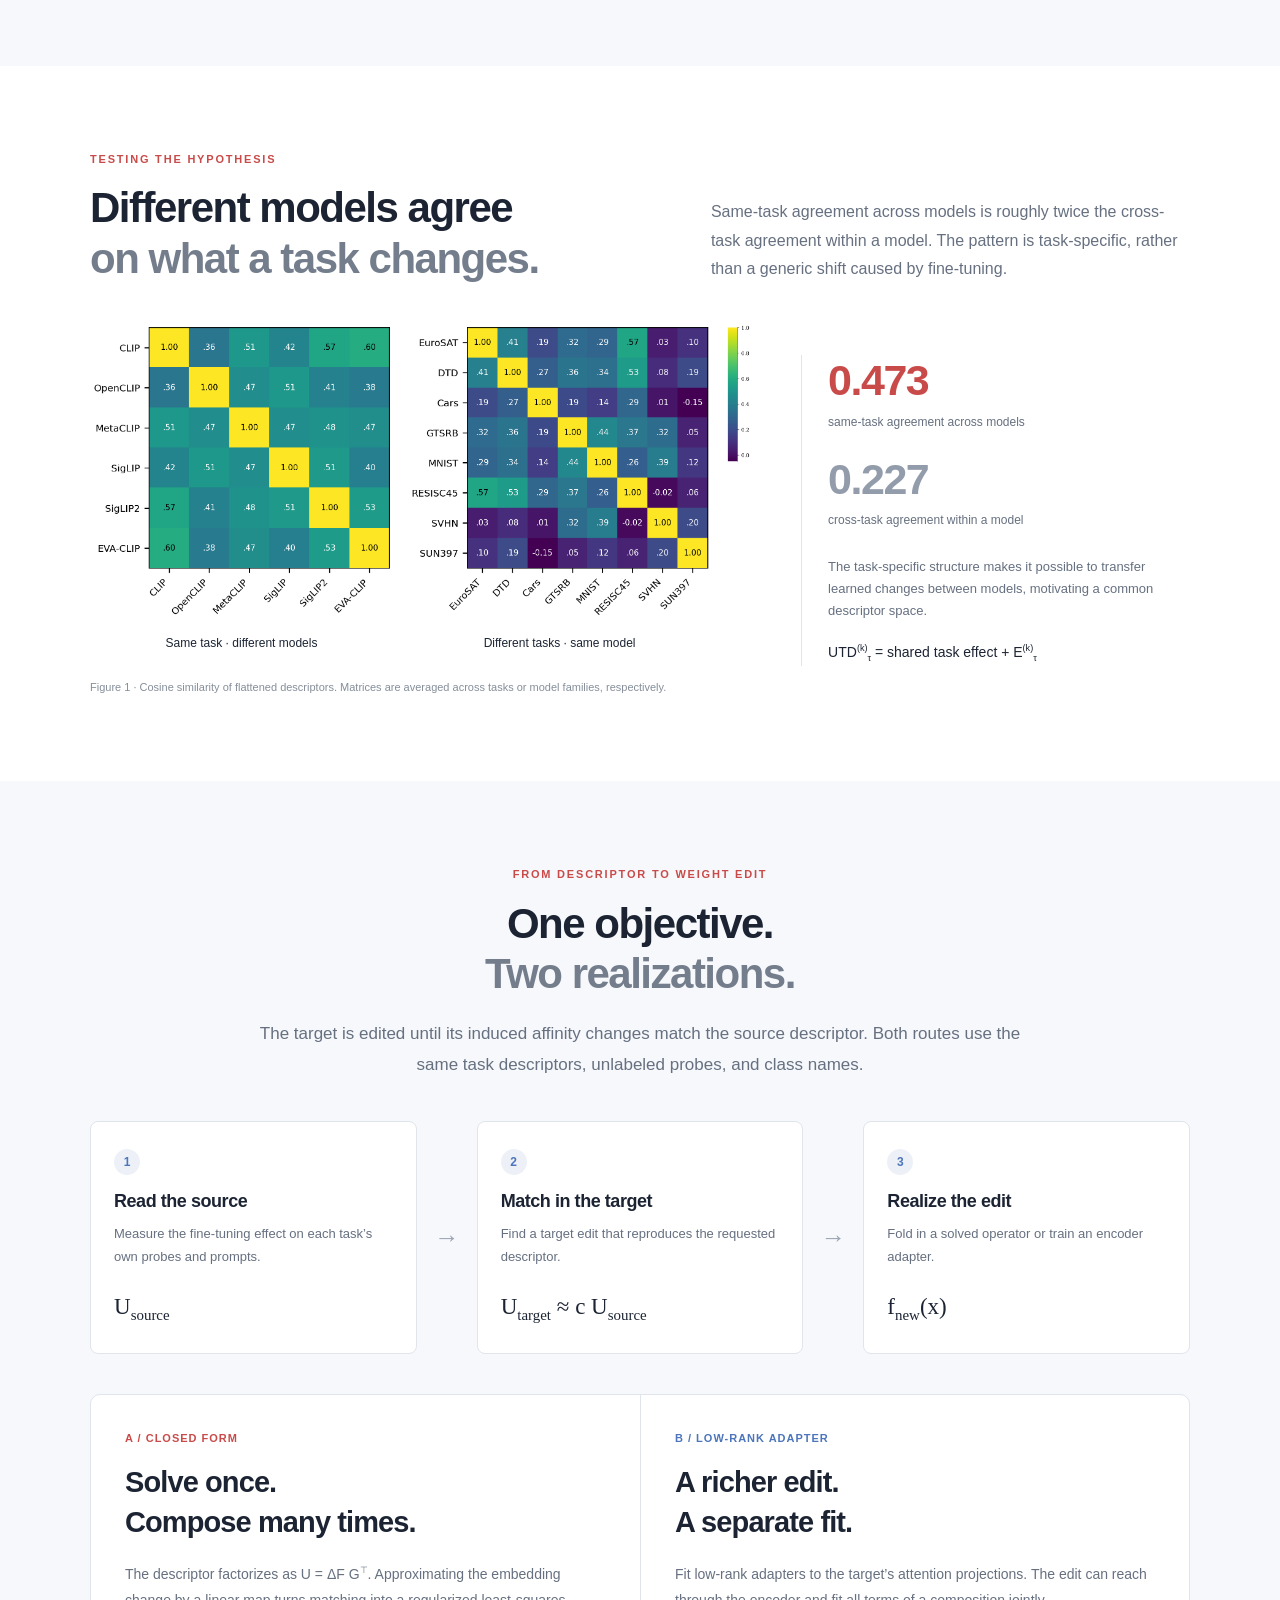
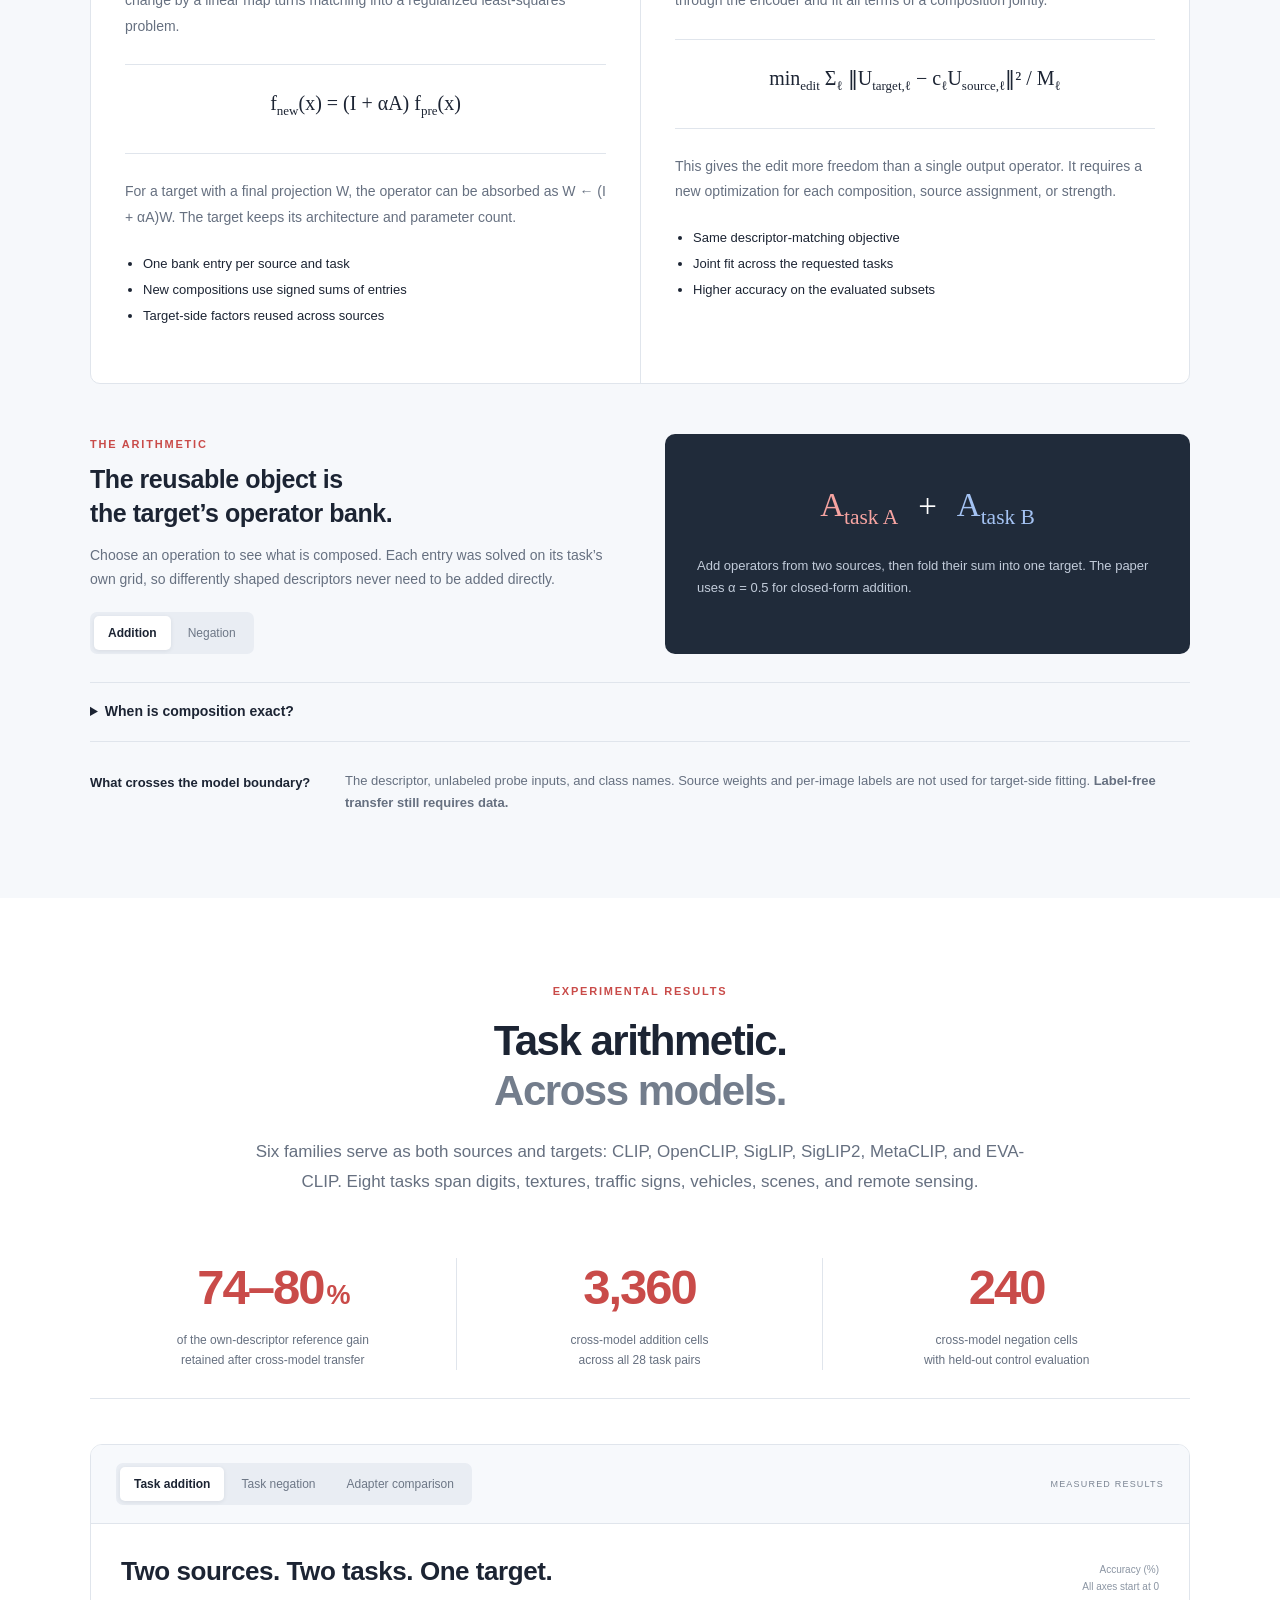
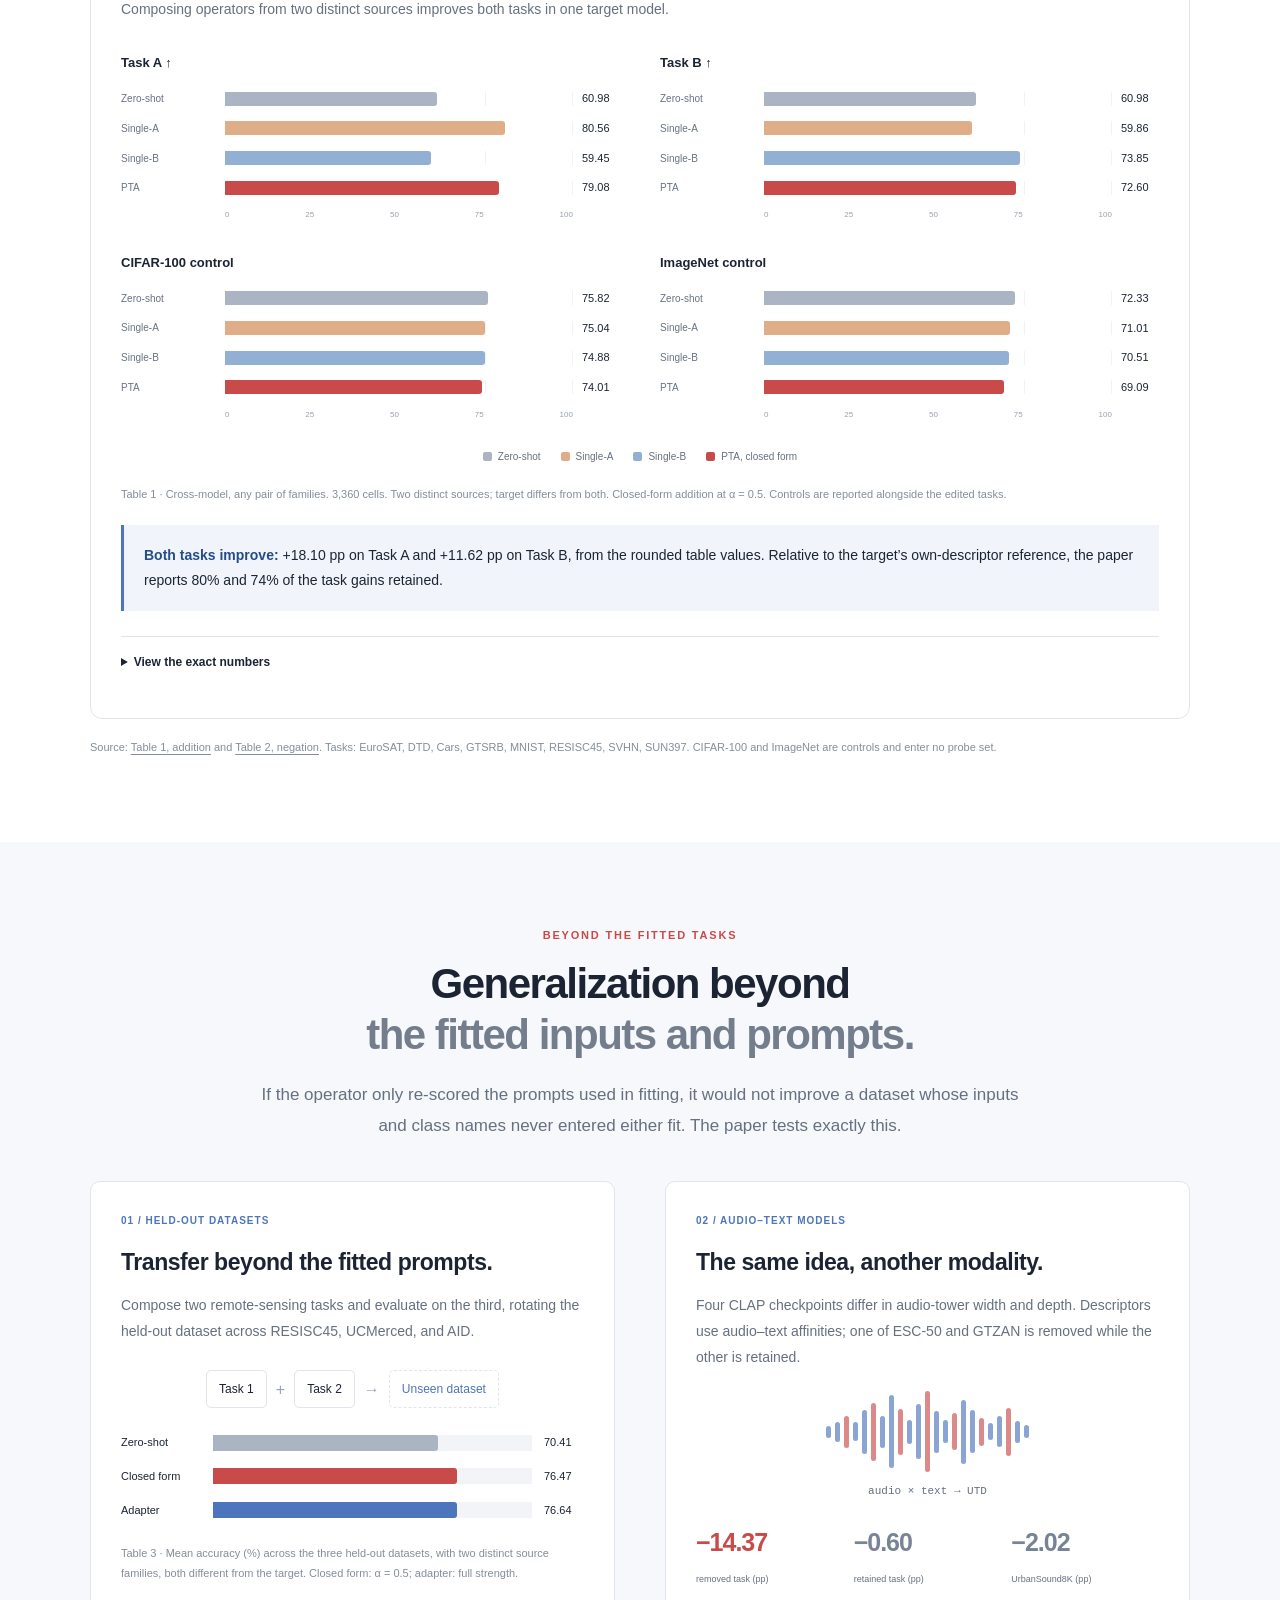
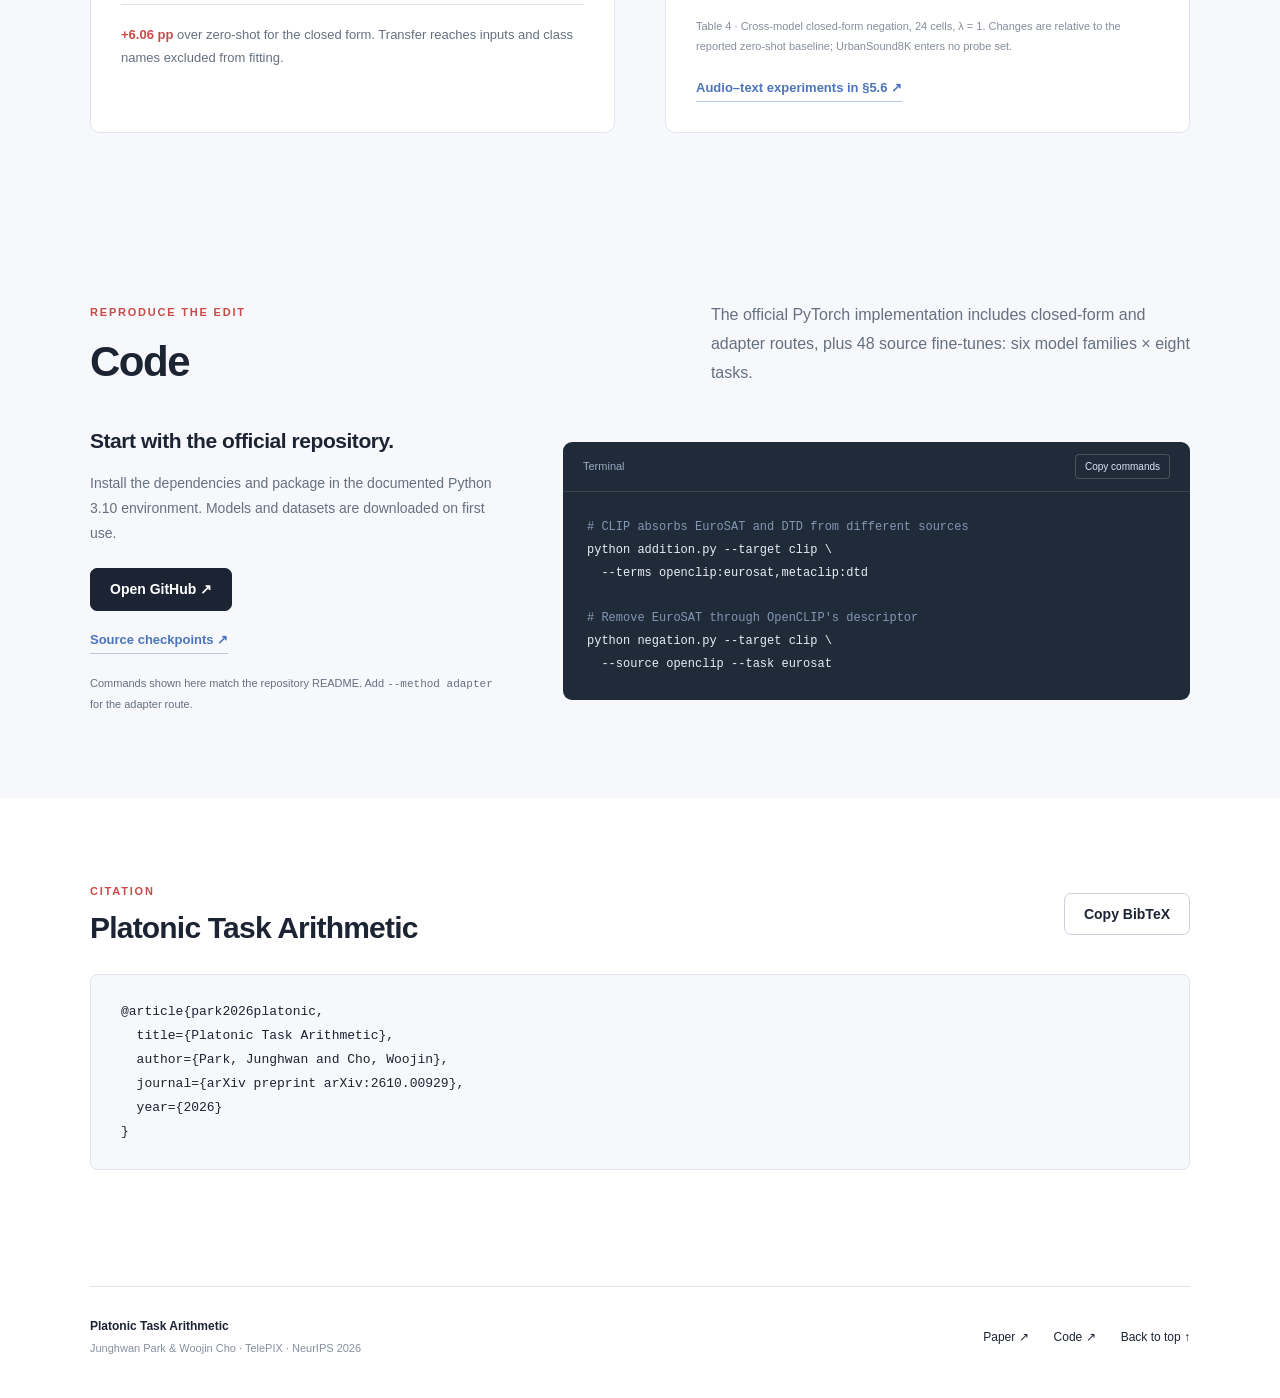
==== commit 3efab95a: "[edit] index.html" ====
--- a/Platonic-Task-Arithmetic/index.html
+++ b/Platonic-Task-Arithmetic/index.html
@@ -8,8 +8,8 @@
 <details class="abstract"><summary>Read the research summary</summary><p>We investigate whether fine-tuning heterogeneous pre-trained models on the same task induces a shared change in behavior. Universal Task Descriptors record changes in cross-modal affinities on unlabeled probes and semantic prompts. Their shape depends on the probes and prompts, rather than the model architecture or embedding dimension. A descriptor can be transferred to a new target by solving for a linear edit or fitting a low-rank encoder adapter. The linear route produces reusable operators whose signed sums implement task compositions. Across six vision–language model families and eight tasks, cross-model transfer retains 74–80% of the gain obtained with the target’s own descriptors. Experiments also test datasets excluded from fitting and extend the formulation to audio–text models.</p></details></section>
 <section id="descriptor" class="section tint"><div class="wrap"><div class="section-heading"><span class="eyebrow">THE UNIVERSAL TASK DESCRIPTOR</span><h2>Measure the change.<br><span>Leave the coordinates behind.</span></h2><p>A shared set of probe inputs and semantic prompts gives every model the same measurement grid. Each cell asks: how much did fine-tuning change this input–prompt affinity?</p></div><div class="descriptor-grid"><div class="affinity-demo"><div class="demo-title">One input–prompt pair <span>Illustration</span></div><div class="input-pair"><div><svg viewBox="0 0 72 72" aria-hidden="true"><rect x="9" y="9" width="54" height="54" rx="8" fill="#e8eff8"/><path d="M17 50l14-17 10 10 9-9 10 16" fill="none" stroke="#4c75bb" stroke-width="3"/><circle cx="48" cy="24" r="5" fill="#4c75bb"/></svg><span>Probe input x<sub>i</sub></span></div><span class="pair-sign">×</span><div><span class="prompt-quote">“a photo of<br>a forest”</span><span>Semantic prompt p<sub>j</sub></span></div></div><div class="affinity-bars"><div><span>Before fine-tuning</span><div><i style="width:35%"></i></div><b>0.35</b></div><div><span>After fine-tuning</span><div><i style="width:60%"></i></div><b>0.60</b></div></div><div class="cell-value">Descriptor entry <strong>+0.25</strong><span>0.60 − 0.35</span></div><p class="small-note">Illustrative values, not experimental measurements.</p></div><div class="descriptor-explanation"><h3>A task’s effect, in N × M numbers.</h3><p>Rows correspond to <strong>N unlabeled probe inputs</strong>. Columns correspond to <strong>M semantic prompts</strong>. The inputs and prompts are held fixed when comparing models on a task.</p><div class="utd-equation" role="math" aria-label="U sub i j equals the fine-tuned input–prompt affinity minus the pre-trained input–prompt affinity"><span class="utd-lhs"><i>U</i><sub>ij</sub> =</span><span class="utd-term red"><span class="utd-math">⟨<i>f</i><sub>ft</sub>(<i>x</i><sub>i</sub>), <i>g</i>(<i>p</i><sub>j</sub>)⟩</span><small>after fine-tuning</small></span><span class="utd-minus">−</span><span class="utd-term blue"><span class="utd-math">⟨<i>f</i><sub>pre</sub>(<i>x</i><sub>i</sub>), <i>g</i>(<i>p</i><sub>j</sub>)⟩</span><small>before fine-tuning</small></span></div><p>The encoders produce unit-norm embeddings, so each entry is a <strong>change in cosine similarity</strong>. Differencing removes the model’s starting affinities and isolates what learning changed.</p><div class="insight"><strong>Same shape. Different models.</strong><p>A 768-dimensional encoder and a 1,024-dimensional encoder both produce an N × M descriptor on the same probes and prompts.</p></div><a class="text-link" href="https://arxiv.org/html/2610.00929v2#S3.SS2">Definition and hypothesis in §3 ↗</a></div></div></div></section>
 <section class="section wrap" id="consistency"><div class="split-heading"><div><span class="eyebrow">TESTING THE HYPOTHESIS</span><h2>Different models agree<br><span>on what a task changes.</span></h2></div><p>Same-task agreement across models is roughly twice the cross-task agreement within a model. The pattern is task-specific, rather than a generic shift caused by fine-tuning.</p></div><div class="evidence-layout"><figure class="heatmaps"><div><img src="assets/utd-cross-model.png" alt="Paper Figure 1a, pairwise same-task descriptor similarity across model families" loading="lazy"><h4>Same task · different models</h4></div><div><img src="assets/utd-cross-task.png" alt="Paper Figure 1b, pairwise descriptor similarity across different tasks" loading="lazy"><h4>Different tasks · same model</h4></div><img class="colorbar" src="assets/utd-colorbar.png" alt="Cosine similarity scale" loading="lazy"><figcaption>Figure 1 · Cosine similarity of flattened descriptors. Matrices are averaged across tasks or model families, respectively.</figcaption></figure><div class="agreement"><div><strong>0.473</strong><span>same-task agreement across models</span></div><div><strong>0.227</strong><span>cross-task agreement within a model</span></div><p>The task-specific structure makes it possible to transfer learned changes between models, motivating a common descriptor space.</p><div class="mini-equation">UTD<sup>(k)</sup><sub>τ</sub> = shared task effect + E<sup>(k)</sup><sub>τ</sub></div></div></div></section>
-<section id="method" class="section tint"><div class="wrap"><div class="section-heading"><span class="eyebrow">FROM DESCRIPTOR TO WEIGHT EDIT</span><h2>One objective.<br><span>Two realizations.</span></h2><p>The target is edited until its induced affinity changes match the source descriptor. Both routes use the same task descriptors, unlabeled probes, and class names.</p></div><div class="method-flow"><div><span class="step">1</span><h3>Read the source</h3><p>Measure the fine-tuning effect on each task’s own probes and prompts.</p><div class="flow-symbol">U<sub>source</sub></div></div><span class="flow-arrow">→</span><div><span class="step">2</span><h3>Match in the target</h3><p>Find a target edit that reproduces the requested descriptor.</p><div class="flow-symbol">U<sub>target</sub> ≈ c U<sub>source</sub></div></div><span class="flow-arrow">→</span><div><span class="step">3</span><h3>Realize the edit</h3><p>Fold in a solved operator or train an encoder adapter.</p><div class="flow-symbol">f<sub>new</sub>(x)</div></div></div><div class="route-comparison"><article><div class="route-kicker">A / CLOSED FORM</div><h3>Solve once.<br>Compose many times.</h3><p>The descriptor factorizes as U = ΔF G<sup>⊤</sup>. Approximating the embedding change by a linear map turns matching into a regularized least-squares problem.</p><div class="formula large">f<sub>new</sub>(x) = (I + αA) f<sub>pre</sub>(x)</div><p>For a target with a final projection W, the operator can be absorbed as W ← (I + αA)W. The target keeps its architecture and parameter count.</p><ul><li>One bank entry per source and task</li><li>New compositions use signed sums of entries</li><li>Target-side factors reused across sources</li></ul><p class="route-detail">Residual pooling heads use the corresponding last-affine update described in Appendix M.</p></article><article><div class="route-kicker">B / LOW-RANK ADAPTER</div><h3>A richer edit.<br>A separate fit.</h3><p>Fit low-rank adapters to the target’s attention projections. The edit can reach through the encoder and fit all terms of a composition jointly.</p><div class="formula large">min<sub>edit</sub> Σ<sub>ℓ</sub> ‖U<sub>target,ℓ</sub> − c<sub>ℓ</sub>U<sub>source,ℓ</sub>‖² / M<sub>ℓ</sub></div><p>This gives the edit more freedom than a single output operator. It requires a new optimization for each composition, source assignment, or strength.</p><ul><li>Same descriptor-matching objective</li><li>Joint fit across the requested tasks</li><li>Higher accuracy on the evaluated subsets</li></ul><p class="route-detail">The paper uses rank-16 target adapters. Adapter results cover seeded subsets, not all closed-form cells.</p></article></div>
-<div class="operator-section"><div><span class="eyebrow">THE ARITHMETIC</span><h3>The reusable object is<br>the target’s operator bank.</h3><p>Choose an operation to see what is composed. Each entry was solved on its task’s own grid, so differently shaped descriptors never need to be added directly.</p><div class="segmented" role="tablist" aria-label="Operator arithmetic"><button role="tab" id="op-add" aria-selected="true" aria-controls="operator-display" tabindex="0" data-operation="add">Addition</button><button role="tab" id="op-neg" aria-selected="false" aria-controls="operator-display" tabindex="-1" data-operation="neg">Negation</button></div></div><div id="operator-display" class="operator-display" role="tabpanel" aria-labelledby="op-add"><div class="operator-equation" id="operator-equation"><span class="red">A<sub>task A</sub></span><span>+</span><span class="blue">A<sub>task B</sub></span></div><p id="operator-explanation">Add operators from two sources, then fold their sum into one target. The paper uses α = 0.5 for closed-form addition.</p><span class="small-note">Schematic algebra · not a live model evaluation</span></div></div><details class="theory"><summary>When is composition exact?</summary><p>For the full-rank solver on one shared probe–prompt grid, the solution map is linear: A*(c₁U₁ + c₂U₂) = c₁A*(U₁) + c₂A*(U₂). For different task grids, the paper characterizes operator composition through cross-task descriptor terms and a prediction-margin condition (Appendix C.3).</p></details><div class="transfer-requirements"><strong>What crosses the model boundary?</strong><p>The descriptor, unlabeled probe inputs, and class names. Source weights and per-image labels are not used for target-side fitting. <strong>Label-free transfer still requires data.</strong></p></div></div></section>
+<section id="method" class="section tint"><div class="wrap"><div class="section-heading"><span class="eyebrow">FROM DESCRIPTOR TO WEIGHT EDIT</span><h2>One objective.<br><span>Two realizations.</span></h2><p>The target is edited until its induced affinity changes match the source descriptor. Both routes use the same task descriptors, unlabeled probes, and class names.</p></div><div class="method-flow"><div><span class="step">1</span><h3>Read the source</h3><p>Measure the fine-tuning effect on each task’s own probes and prompts.</p><div class="flow-symbol">U<sub>source</sub></div></div><span class="flow-arrow">→</span><div><span class="step">2</span><h3>Match in the target</h3><p>Find a target edit that reproduces the requested descriptor.</p><div class="flow-symbol">U<sub>target</sub> ≈ c U<sub>source</sub></div></div><span class="flow-arrow">→</span><div><span class="step">3</span><h3>Realize the edit</h3><p>Fold in a solved operator or train an encoder adapter.</p><div class="flow-symbol">f<sub>new</sub>(x)</div></div></div><div class="route-comparison"><article><div class="route-kicker">A / CLOSED FORM</div><h3>Solve once.<br>Compose many times.</h3><p>The descriptor factorizes as U = ΔF G<sup>⊤</sup>. Approximating the embedding change by a linear map turns matching into a regularized least-squares problem.</p><div class="formula large">f<sub>new</sub>(x) = (I + αA) f<sub>pre</sub>(x)</div><p>For a target with a final projection W, the operator can be absorbed as W ← (I + αA)W. The target keeps its architecture and parameter count.</p><ul><li>One bank entry per source and task</li><li>New compositions use signed sums of entries</li><li>Target-side factors reused across sources</li></ul></article><article><div class="route-kicker">B / LOW-RANK ADAPTER</div><h3>A richer edit.<br>A separate fit.</h3><p>Fit low-rank adapters to the target’s attention projections. The edit can reach through the encoder and fit all terms of a composition jointly.</p><div class="formula large">min<sub>edit</sub> Σ<sub>ℓ</sub> ‖U<sub>target,ℓ</sub> − c<sub>ℓ</sub>U<sub>source,ℓ</sub>‖² / M<sub>ℓ</sub></div><p>This gives the edit more freedom than a single output operator. It requires a new optimization for each composition, source assignment, or strength.</p><ul><li>Same descriptor-matching objective</li><li>Joint fit across the requested tasks</li><li>Higher accuracy on the evaluated subsets</li></ul></article></div>
+<div class="operator-section"><div><span class="eyebrow">THE ARITHMETIC</span><h3>The reusable object is<br>the target’s operator bank.</h3><p>Choose an operation to see what is composed. Each entry was solved on its task’s own grid, so differently shaped descriptors never need to be added directly.</p><div class="segmented" role="tablist" aria-label="Operator arithmetic"><button role="tab" id="op-add" aria-selected="true" aria-controls="operator-display" tabindex="0" data-operation="add">Addition</button><button role="tab" id="op-neg" aria-selected="false" aria-controls="operator-display" tabindex="-1" data-operation="neg">Negation</button></div></div><div id="operator-display" class="operator-display" role="tabpanel" aria-labelledby="op-add"><div class="operator-equation" id="operator-equation"><span class="red">A<sub>task A</sub></span><span>+</span><span class="blue">A<sub>task B</sub></span></div><p id="operator-explanation">Add operators from two sources, then fold their sum into one target. The paper uses α = 0.5 for closed-form addition.</p></div></div><details class="theory"><summary>When is composition exact?</summary><p>For the full-rank solver on one shared probe–prompt grid, the solution map is linear: A*(c₁U₁ + c₂U₂) = c₁A*(U₁) + c₂A*(U₂). For different task grids, the paper characterizes operator composition through cross-task descriptor terms and a prediction-margin condition (Appendix C.3).</p></details><div class="transfer-requirements"><strong>What crosses the model boundary?</strong><p>The descriptor, unlabeled probe inputs, and class names. Source weights and per-image labels are not used for target-side fitting. <strong>Label-free transfer still requires data.</strong></p></div></div></section>
 <section id="results" class="section wrap"><div class="section-heading"><span class="eyebrow">EXPERIMENTAL RESULTS</span><h2>Task arithmetic.<br><span>Across models.</span></h2><p>Six families serve as both sources and targets: CLIP, OpenCLIP, SigLIP, SigLIP2, MetaCLIP, and EVA-CLIP. Eight tasks span digits, textures, traffic signs, vehicles, scenes, and remote sensing.</p></div><div class="result-highlights"><div><strong>74–80<span>%</span></strong><p>of the own-descriptor reference gain<br>retained after cross-model transfer</p></div><div><strong>3,360</strong><p>cross-model addition cells<br>across all 28 task pairs</p></div><div><strong>240</strong><p>cross-model negation cells<br>with held-out control evaluation</p></div></div>
 <div class="experiment"><div class="experiment-toolbar"><div class="segmented" role="tablist" aria-label="Experiment results"><button role="tab" id="result-add" aria-controls="experiment-panel" aria-selected="true" tabindex="0" data-result="addition">Task addition</button><button role="tab" id="result-neg" aria-controls="experiment-panel" aria-selected="false" tabindex="-1" data-result="negation">Task negation</button><button role="tab" id="result-adapter" aria-controls="experiment-panel" aria-selected="false" tabindex="-1" data-result="adapter">Adapter comparison</button></div><span class="data-badge">MEASURED RESULTS</span></div><div id="experiment-panel" role="tabpanel" aria-labelledby="result-add"><div class="experiment-heading"><div><h3 id="experiment-title">Two sources. Two tasks. One target.</h3><p id="experiment-description">Transferring either task alone mainly benefits that task. Composing the operators improves both.</p></div><div class="metric-note">Accuracy (%)<br>All axes start at 0</div></div><div id="result-chart" class="result-chart" aria-label="Accuracy comparison"></div><div id="chart-legend" class="chart-legend"></div><p id="result-population" class="data-note"></p><div class="result-takeaway" id="result-takeaway"></div><details class="table-details"><summary>View the exact numbers</summary><div class="table-scroll" id="result-table"></div></details></div></div><p class="experiment-source">Source: <a href="https://arxiv.org/html/2610.00929v2#S5.SS2">Table 1, addition</a> and <a href="https://arxiv.org/html/2610.00929v2#S5.SS3">Table 2, negation</a>. Tasks: EuroSAT, DTD, Cars, GTSRB, MNIST, RESISC45, SVHN, SUN397. CIFAR-100 and ImageNet are controls and enter no probe set.</p></section>
 <section id="generalization" class="section tint"><div class="wrap"><div class="section-heading"><span class="eyebrow">BEYOND THE FITTED TASKS</span><h2>Generalization beyond<br><span>the fitted inputs and prompts.</span></h2><p>If the operator only re-scored the prompts used in fitting, it would not improve a dataset whose inputs and class names never entered either fit. The paper tests exactly this.</p></div><div class="generalization-grid"><article><div class="panel-label">01 / HELD-OUT DATASETS</div><h3>Transfer beyond the fitted prompts.</h3><p>Compose two remote-sensing tasks and evaluate on the third, rotating the held-out dataset across RESISC45, UCMerced, and AID.</p><div class="heldout-diagram"><span>Task 1</span><b>+</b><span>Task 2</span><b>→</b><span class="heldout">Unseen dataset</span></div><div class="paired-bars"><div><span>Zero-shot</span><i><b style="width:70.41%"></b></i><strong>70.41</strong></div><div><span>Closed form</span><i><b style="width:76.47%"></b></i><strong>76.47</strong></div><div><span>Adapter</span><i><b style="width:76.64%"></b></i><strong>76.64</strong></div></div><p class="data-note">Table 3 · Mean accuracy (%) across the three held-out datasets, with two distinct source families, both different from the target. Closed form: α = 0.5; adapter: full strength.</p><p class="finding-line"><strong>+6.06 pp</strong> over zero-shot for the closed form. Transfer reaches inputs and class names excluded from fitting.</p></article><article><div class="panel-label">02 / AUDIO–TEXT MODELS</div><h3>The same idea, another modality.</h3><p>Four CLAP checkpoints differ in audio-tower width and depth. Descriptors use audio–text affinities; one of ESC-50 and GTZAN is removed while the other is retained.</p><div class="audio-visual" aria-hidden="true"><i style="--h:12px"></i><i style="--h:20px"></i><i style="--h:32px"></i><i style="--h:19px"></i><i style="--h:44px"></i><i style="--h:58px"></i><i style="--h:32px"></i><i style="--h:73px"></i><i style="--h:46px"></i><i style="--h:24px"></i><i style="--h:55px"></i><i style="--h:81px"></i><i style="--h:42px"></i><i style="--h:23px"></i><i style="--h:37px"></i><i style="--h:64px"></i><i style="--h:43px"></i><i style="--h:28px"></i><i style="--h:17px"></i><i style="--h:31px"></i><i style="--h:48px"></i><i style="--h:22px"></i><i style="--h:13px"></i><span>audio × text → UTD</span></div><div class="audio-stats"><div><strong>−14.37</strong><span>removed task (pp)</span></div><div><strong>−0.60</strong><span>retained task (pp)</span></div><div><strong>−2.02</strong><span>UrbanSound8K (pp)</span></div></div><p class="data-note">Table 4 · Cross-model closed-form negation, 24 cells, λ = 1. Changes are relative to the reported zero-shot baseline; UrbanSound8K enters no probe set.</p><a class="text-link" href="https://arxiv.org/html/2610.00929v2#S5.SS6">Audio–text experiments in §5.6 ↗</a></article></div></div></section>
@@ -26,4 +26,4 @@
   author={Park, Junghwan and Cho, Woojin},
   journal={arXiv preprint arXiv:2610.00929},
   year={2026}
-}</code></pre><p id="copy-status" role="status" aria-live="polite"></p></section></main><footer class="wrap"><p><strong>Platonic Task Arithmetic</strong><br>Junghwan Park & <a href="https://woojin-cho.github.io/">Woojin Cho</a> · TelePIX · NeurIPS 2026</p><div><a href="https://arxiv.org/abs/2610.00929">Paper ↗</a><a href="https://github.com/jhpark-ai/Platonic-Task-Arithmetic">Code ↗</a><a href="#">Back to top ↑</a></div></footer></body></html>
+}</code></pre><p id="copy-status" role="status" aria-live="polite"></p></section></main><footer class="wrap"><p><strong>Platonic Task Arithmetic</strong><br>Junghwan Park & <a href="https://woojin-cho.github.io/">Woojin Cho</a> · TelePIX · NeurIPS 2026</p><div><a href="https://arxiv.org/abs/2610.00929">Paper ↗</a><a href="https://github.com/jhpark-ai/Platonic-Task-Arithmetic">Code ↗</a><a href="#">Back to top ↑</a></div></footer></body></html>
--- a/Platonic-Task-Arithmetic/style.css
+++ b/Platonic-Task-Arithmetic/style.css
@@ -0,0 +1,38 @@
+:root{--ink:#1c2433;--muted:#667080;--red:#c94b49;--blue:#4c75bb;--line:#e0e5ec;--tint:#f6f8fb;--purple:#8465b7}*{box-sizing:border-box}html{scroll-behavior:smooth;scroll-padding-top:85px}body{margin:0;background:#fff;color:var(--ink);font-family:-apple-system,BlinkMacSystemFont,'Segoe UI',Arial,sans-serif;font-size:17px;line-height:1.7;-webkit-font-smoothing:antialiased}a{color:inherit;text-decoration:none}button{font:inherit;cursor:pointer}a:hover{color:var(--red)}a:focus-visible,button:focus-visible,summary:focus-visible{outline:3px solid var(--blue);outline-offset:5px}p,h1,h2,h3,h4,figure{margin:0}button,a{-webkit-tap-highlight-color:transparent}.wrap{width:min(1100px,calc(100% - 64px));margin:0 auto}.skip{position:fixed;z-index:10;top:-100px;left:20px;background:#fff;padding:10px}.skip:focus{top:10px}.topbar{height:66px;display:flex;align-items:center;justify-content:space-between;padding:0 max(32px,calc((100% - 1100px)/2));border-bottom:1px solid var(--line);font-size:13px;gap:25px}.wordmark{font-weight:750;letter-spacing:1px}.wordmark span{color:var(--red);margin:0 5px}.topbar nav{display:flex;gap:30px;color:#5e6876}.top-paper{font-weight:600}.hero{text-align:center;padding-top:64px;padding-bottom:38px}.venue{font-size:13px;font-weight:700;color:var(--red);letter-spacing:2.3px;margin-bottom:18px}h1{font-size:clamp(46px,5.8vw,78px);font-weight:750;letter-spacing:-3.7px;line-height:1.12}h1>span{color:var(--red)}.subtitle{font-size:24px;letter-spacing:-.5px;margin:20px 0 26px;color:#495365}.authors{display:flex;align-items:center;justify-content:center;gap:35px;font-size:18px;font-weight:500}.authors a{border-bottom:1px solid #c5cbd3}.affiliation{font-size:15px;color:var(--muted);margin-top:6px}.actions{display:flex;gap:11px;justify-content:center;margin:25px 0 27px}.button{display:inline-flex;align-items:center;justify-content:center;gap:9px;border:1px solid #ccd2db;border-radius:7px;padding:9px 19px;font-size:14px;font-weight:600;line-height:1.6;background:#fff;color:var(--ink);transition:background .15s}.button:hover{background:#f1f4f8;color:var(--ink)}.button.primary{background:var(--ink);color:#fff;border-color:var(--ink)}.button.primary:hover{background:#364154}.button svg{width:18px;height:18px;fill:none;stroke:currentColor;stroke-width:1.4;stroke-linejoin:round}.hero-summary{max-width:820px;margin:0 auto 32px;font-size:18px;color:#606a79;line-height:1.75}.hero-summary strong{color:var(--ink);font-weight:600}.teaser{max-width:1000px;margin:auto}.teaser>img{display:block;width:100%;height:auto}.teaser figcaption,.figure-caption{font-size:12px;color:#78828e;text-align:center;margin-top:12px}.chapter-nav{position:sticky;top:0;z-index:5;background:#fffffff2;backdrop-filter:blur(12px);border-block:1px solid var(--line)}.chapter-nav nav{display:flex;justify-content:center;gap:36px;padding:15px 0;font-size:13px;color:var(--muted);white-space:nowrap}.chapter-nav a.active{color:var(--red)}.section{padding:84px 0}.section-heading{text-align:center;max-width:850px;margin:0 auto 40px}.eyebrow{display:block;font-size:11px;letter-spacing:1.8px;font-weight:700;color:var(--red);margin-bottom:15px}h2{font-size:42px;line-height:1.2;letter-spacing:-1.5px;font-weight:700}h2>span{color:#737d8c}.section-heading>p{font-size:17px;color:var(--muted);line-height:1.8;margin:20px auto 0;max-width:780px}.film{max-width:1000px;margin:auto;position:relative;overflow:hidden;border-radius:12px;background:#0f1013;box-shadow:0 15px 45px #19283b12}.film>video{width:100%;height:auto;display:block;aspect-ratio:16/9}.motion-toggle{position:absolute;bottom:17px;right:18px;color:#fff;background:#222833dd;border:1px solid #ffffff40;border-radius:6px;padding:6px 12px;font-size:12px}.finding{max-width:950px;margin:36px auto 0;border-left:3px solid var(--red);background:#faf5f4;padding:24px 28px;display:grid;grid-template-columns:155px 1fr;gap:25px;align-items:start}.finding-marker{font-size:12px;font-weight:700;color:var(--red);padding-top:4px}.finding p{font-size:19px;line-height:1.6;letter-spacing:-.2px}.contributions{display:grid;grid-template-columns:repeat(3,1fr);gap:35px;margin:44px 0 30px}.contributions article{border-top:1px solid var(--line);padding-top:20px}.contributions article>span{font-size:12px;color:#9aa3af;font-family:monospace}h3{font-size:22px;line-height:1.35;letter-spacing:-.45px;font-weight:650}.contributions h3{font-size:19px;margin:9px 0 11px}.contributions p{font-size:14px;color:var(--muted);line-height:1.8}details{border-top:1px solid var(--line);border-bottom:1px solid var(--line);padding:17px 0}summary{cursor:pointer;font-weight:600;font-size:14px}details p{margin-top:16px;font-size:15px;line-height:1.9;color:var(--muted)}.abstract{max-width:950px;margin:0 auto}.tint{background:var(--tint)}.descriptor-grid{display:grid;grid-template-columns:.9fr 1.3fr;gap:55px;align-items:center}.affinity-demo{background:#fff;border:1px solid var(--line);border-radius:12px;padding:25px}.demo-title{font-size:14px;font-weight:650;display:flex;justify-content:space-between;gap:12px}.demo-title>span{font-size:10px;text-transform:uppercase;color:#87909e;letter-spacing:1px;font-weight:400}.input-pair{display:flex;align-items:center;justify-content:center;gap:25px;margin:26px 0}.input-pair>div{display:flex;flex-direction:column;align-items:center;gap:5px;font-size:11px;color:var(--muted)}.input-pair svg{width:72px;height:72px}.pair-sign{font-size:25px;color:#a8afb9}.prompt-quote{font-size:15px;line-height:1.5;text-align:center;color:var(--ink);padding:12px 0}.affinity-bars>div{display:grid;grid-template-columns:120px 1fr 35px;align-items:center;gap:10px;margin:15px 0;font-size:10px;color:var(--muted)}.affinity-bars>div>div{height:12px;background:#f0f3f7;border-radius:3px}.affinity-bars i{display:block;height:100%;background:var(--blue);border-radius:3px}.affinity-bars>div+div i{background:var(--red)}.affinity-bars b{font-size:12px;font-variant-numeric:tabular-nums}.cell-value{display:flex;align-items:center;justify-content:space-between;gap:10px;border-top:1px solid var(--line);margin-top:24px;padding-top:17px;font-size:12px}.cell-value strong{font-size:27px;color:var(--red);letter-spacing:-1px}.cell-value>span{font-size:11px;color:var(--muted)}.small-note{font-size:11px;color:#858e9a;line-height:1.65}.affinity-demo>.small-note{margin-top:17px}.descriptor-explanation h3{font-size:25px;margin-bottom:15px}.descriptor-explanation>p{font-size:15px;color:var(--muted);margin-bottom:20px}.formula{font-family:Georgia,'Times New Roman',serif;display:flex;align-items:center;justify-content:center;flex-wrap:wrap;gap:7px;font-size:19px;line-height:1.8;margin:25px 0;padding:20px 8px;border-block:1px solid var(--line);letter-spacing:0}.math-term{display:inline-flex;flex-direction:column;text-align:center;line-height:1.7}.math-term small{font-family:-apple-system,Arial,sans-serif;font-size:10px;color:#858e9a}.red{color:var(--red)}.blue{color:var(--blue)}.insight{border-left:2px solid #aabbd8;padding-left:17px;margin:20px 0}.insight>strong{font-size:14px}.insight>p{font-size:13px;color:var(--muted);margin-top:5px}.text-link{font-size:13px;font-weight:600;color:var(--blue);display:inline-block;border-bottom:1px solid #b9c8df;padding-bottom:2px}.split-heading{display:grid;grid-template-columns:1.15fr 1fr;gap:70px;align-items:end;margin-bottom:40px}.split-heading>p{font-size:16px;color:var(--muted);line-height:1.8}.evidence-layout{display:grid;grid-template-columns:1.7fr 1fr;gap:50px;align-items:center}.heatmaps{display:grid;grid-template-columns:1fr 1fr 25px;gap:15px}.heatmaps img{display:block;width:100%;height:auto}.heatmaps h4{font-size:12px;text-align:center;font-weight:500;margin-top:13px}.heatmaps .colorbar{max-height:250px}.heatmaps figcaption{grid-column:1/-1;font-size:11px;color:#858e9a;line-height:1.7;margin-top:10px}.agreement{padding-left:26px;border-left:1px solid var(--line)}.agreement>div{margin-bottom:18px}.agreement strong{display:block;font-size:43px;line-height:1.2;letter-spacing:-1.5px;color:var(--red);font-weight:650}.agreement>div:nth-child(2) strong{color:#929cab}.agreement span{font-size:12px;color:var(--muted)}.agreement p{font-size:13px;color:var(--muted);margin-top:22px}.agreement .mini-equation{font-size:14px;margin:17px 0 0;line-height:1.8}.method-flow{display:grid;grid-template-columns:1fr 40px 1fr 40px 1fr;gap:10px;align-items:center;margin:40px 0}.method-flow>div{background:#fff;border:1px solid var(--line);border-radius:8px;padding:25px 23px;align-self:stretch}.step{width:26px;height:26px;display:inline-flex;justify-content:center;align-items:center;background:#edf1f7;border-radius:50%;font-size:12px;color:var(--blue);font-weight:650}.method-flow h3{font-size:18px;margin:14px 0 8px}.method-flow p{font-size:13px;color:var(--muted);line-height:1.8;min-height:47px}.flow-symbol{font-family:Georgia,serif;font-size:23px;padding-top:18px}.flow-arrow{font-size:25px;color:#9ba6b5;text-align:center}.route-comparison{display:grid;grid-template-columns:1fr 1fr;gap:0;border:1px solid var(--line);border-radius:10px;background:#fff;overflow:hidden}.route-comparison article{padding:34px}.route-comparison article+article{border-left:1px solid var(--line)}.route-kicker{font-size:11px;letter-spacing:1px;font-weight:700;color:var(--red);margin-bottom:16px}.route-comparison article+article .route-kicker{color:var(--blue)}.route-comparison h3{font-size:29px;letter-spacing:-.9px;margin-bottom:20px}.route-comparison p{font-size:14px;color:var(--muted);line-height:1.85}.formula.large{font-size:20px;min-height:90px}.route-comparison ul{padding-left:18px;font-size:13px;line-height:2;margin:20px 0}.route-comparison .route-detail{font-size:11px;border-top:1px solid var(--line);padding-top:17px;color:#858e9a}.operator-section{display:grid;grid-template-columns:1fr 1fr;gap:50px;margin:50px 0 28px;align-items:center}.operator-section .eyebrow{margin-bottom:10px}.operator-section h3{font-size:25px}.operator-section p{font-size:14px;color:var(--muted);margin:13px 0 20px}.segmented{display:inline-flex;background:#e9edf3;border-radius:7px;padding:4px;gap:3px}.segmented button{border:0;background:transparent;color:#6d7786;font-size:12px;padding:8px 14px;border-radius:5px;white-space:nowrap;line-height:1.5}.segmented button[aria-selected=true]{background:#fff;color:var(--ink);box-shadow:0 1px 4px #1c243315;font-weight:650}.operator-display{background:#202b3a;color:#fff;padding:32px;border-radius:10px;min-height:220px;display:flex;flex-direction:column;justify-content:center}.operator-equation{display:flex;align-items:center;justify-content:center;gap:20px;font-family:Georgia,serif;font-size:33px;line-height:1.5;min-height:65px}.operator-equation .red{color:#f7a4a1}.operator-equation .blue{color:#a4c3f3}.operator-display p{color:#c2ccda;font-size:13px;margin:15px 0}.operator-display .small-note{color:#8998ac;font-size:10px}.theory{margin-top:25px}.transfer-requirements{display:grid;grid-template-columns:230px 1fr;gap:25px;margin-top:28px;align-items:start;font-size:13px}.transfer-requirements>strong{padding-top:2px}.transfer-requirements p{color:var(--muted)}.result-highlights{display:grid;grid-template-columns:repeat(3,1fr);margin:35px 0 45px;padding:20px 0 28px;border-bottom:1px solid var(--line)}.result-highlights>div{text-align:center;border-right:1px solid var(--line)}.result-highlights>div:last-child{border:0}.result-highlights strong{font-size:49px;line-height:1.2;letter-spacing:-2px;font-weight:650;color:var(--red)}.result-highlights strong>span{font-size:27px;margin-left:3px}.result-highlights p{font-size:12px;color:var(--muted);line-height:1.7;margin-top:13px}.experiment{border:1px solid var(--line);border-radius:12px;overflow:hidden}.experiment-toolbar{display:flex;justify-content:space-between;align-items:center;gap:20px;background:#f7f9fc;padding:18px 25px;border-bottom:1px solid var(--line)}.data-badge{font-size:9px;letter-spacing:1.2px;color:#7b8593}#experiment-panel{padding:30px}.experiment-heading{display:flex;justify-content:space-between;align-items:start;gap:30px;margin-bottom:30px}.experiment-heading h3{font-size:26px}.experiment-heading p{font-size:14px;color:var(--muted);margin-top:9px;max-width:690px}.metric-note{font-size:10px;color:#8b95a3;white-space:nowrap;text-align:right;padding-top:7px}.result-chart{display:grid;grid-template-columns:1fr 1fr;gap:30px 40px}.metric-chart h4{font-size:13px;font-weight:650;margin-bottom:15px}.bar-row{display:grid;grid-template-columns:95px 1fr 38px;gap:9px;align-items:center;margin:11px 0}.bar-row>span{font-size:10px;white-space:nowrap;color:#687382}.bar-track{height:14px;position:relative;background:repeating-linear-gradient(to right,#eff2f6 0,#eff2f6 1px,transparent 1px,transparent 25%);border-right:1px solid #eff2f6}.bar-track>i{display:block;height:100%;width:var(--value);background:var(--bar);border-radius:0 3px 3px 0}.bar-row>b{font-size:11px;font-variant-numeric:tabular-nums;font-weight:500}.chart-ticks{display:flex;justify-content:space-between;margin:9px 47px 0 104px;font-size:8px;color:#98a1ae}.chart-legend{display:flex;gap:20px;flex-wrap:wrap;justify-content:center;margin:27px 0 20px}.chart-legend>span{display:flex;align-items:center;gap:6px;font-size:10px;color:var(--muted)}.chart-legend i{display:inline-block;width:9px;height:9px;border-radius:2px;background:var(--bar)}.data-note{font-size:11px;color:#858e9a;line-height:1.8}.result-takeaway{padding:18px 20px;background:#f1f5fb;border-left:3px solid var(--blue);font-size:14px;line-height:1.8;margin:20px 0 25px}.result-takeaway strong{color:#244d87}.table-details{padding:15px 0;border-bottom:0}.table-details summary{font-size:12px}.table-scroll{overflow:auto;margin-top:18px}table{width:100%;border-collapse:collapse;font-size:12px;font-variant-numeric:tabular-nums;text-align:right;white-space:nowrap}th,td{padding:11px 12px;border-bottom:1px solid var(--line)}th{font-weight:500}th:first-child{text-align:left}thead th{font-size:10px;color:var(--muted)}.experiment-source{font-size:11px;color:#858e9a;margin-top:19px;line-height:1.8}.experiment-source a{text-decoration:underline;text-underline-offset:3px}.generalization-grid{display:grid;grid-template-columns:1fr 1fr;gap:50px}.generalization-grid article{padding:30px;background:white;border:1px solid var(--line);border-radius:10px}.panel-label{font-size:10px;font-weight:700;letter-spacing:1px;color:var(--blue);margin-bottom:18px}.generalization-grid h3{font-size:23px}.generalization-grid article>p:not(.data-note):not(.finding-line){font-size:14px;color:var(--muted);margin-top:15px;line-height:1.85}.heldout-diagram{display:flex;align-items:center;gap:9px;justify-content:center;margin:25px 0;font-size:12px}.heldout-diagram>span{border:1px solid var(--line);padding:8px 12px;border-radius:5px;white-space:nowrap}.heldout-diagram b{font-size:16px;font-weight:400;color:#9ba6b5}.heldout-diagram .heldout{border-style:dashed;color:var(--blue)}.paired-bars>div{display:grid;grid-template-columns:80px 1fr 40px;gap:12px;align-items:center;margin:15px 0;font-size:11px}.paired-bars i{height:16px;background:#f2f4f8}.paired-bars b{display:block;height:100%;background:#aab4c2;border-radius:0 3px 3px 0}.paired-bars>div:nth-child(2) b{background:var(--red)}.paired-bars>div:nth-child(3) b{background:var(--blue)}.paired-bars strong{font-weight:500;font-variant-numeric:tabular-nums}.generalization-grid .data-note{margin-top:25px}.finding-line{font-size:13px;line-height:1.8;margin-top:20px;padding-top:18px;border-top:1px solid var(--line);color:var(--muted)}.finding-line strong{color:var(--red)}.audio-visual{display:flex;align-items:center;justify-content:center;gap:4px;height:115px;position:relative;padding-bottom:23px;margin:15px 0}.audio-visual i{height:var(--h);width:5px;background:var(--blue);border-radius:3px;opacity:.65}.audio-visual i:nth-child(3n){background:var(--red)}.audio-visual span{position:absolute;bottom:0;font-size:11px;color:var(--muted);font-family:monospace}.audio-stats{display:grid;grid-template-columns:1fr 1fr 1fr;gap:10px;margin:20px 0}.audio-stats strong{font-size:25px;letter-spacing:-1px;display:block;font-weight:600;color:var(--red)}.audio-stats>div+div strong{color:#788495}.audio-stats span{font-size:9px;color:var(--muted)}.generalization-grid .text-link{margin-top:20px}.scope-grid{display:grid;grid-template-columns:repeat(3,1fr);gap:35px;margin:30px 0}.scope-grid article{border-top:1px solid var(--line);padding-top:23px}.scope-grid h3{font-size:17px;margin-bottom:12px}.scope-grid p{font-size:13px;color:var(--muted);line-height:1.9}.code-section{background:#f6f8fb}.code-layout{display:grid;grid-template-columns:.8fr 1.2fr;gap:55px;align-items:center}.code-layout h3{font-size:21px;margin-bottom:15px}.code-layout p{font-size:14px;color:var(--muted);line-height:1.8}.code-layout .button{margin-top:22px}.code-layout .text-link{display:block;width:max-content;margin-top:18px}.code-layout .small-note{font-size:11px;margin-top:20px}.code-window{background:#202b3a;color:#e8edf5;border-radius:9px;overflow:hidden}.code-title{display:flex;justify-content:space-between;border-bottom:1px solid #ffffff20;padding:12px 20px;font-size:11px;color:#98a9c0;align-items:center}.copy-button{color:#dce6f4;border:1px solid #ffffff30;background:none;border-radius:4px;padding:3px 9px;font-size:10px}.code-window pre{padding:24px;font-size:12px;line-height:1.9;overflow:auto;margin:0}.code-comment{color:#8297b3}code{font-family:ui-monospace,SFMono-Regular,Consolas,monospace}.citation-heading{display:flex;align-items:center;justify-content:space-between;gap:25px;margin-bottom:28px}.citation h2{font-size:30px;letter-spacing:-.8px}.citation pre{background:#f6f8fb;border:1px solid var(--line);padding:25px 30px;font-size:13px;line-height:1.85;overflow:auto;margin:0;border-radius:7px}.citation .eyebrow{margin-bottom:9px}#copy-status{height:22px;font-size:12px;color:var(--blue);margin-top:10px}footer{padding:28px 0 40px;display:flex;justify-content:space-between;align-items:center;gap:30px;border-top:1px solid var(--line)}footer p{font-size:11px;color:#85909e;line-height:1.9}footer strong{color:var(--ink);font-size:12px}footer>div{display:flex;gap:25px;font-size:12px}sub,sup{font-size:.65em}[hidden]{display:none!important}@media(max-width:1000px){.wrap{width:calc(100% - 48px)}h1{font-size:62px}.hero{padding-top:48px}h2{font-size:36px}.descriptor-grid{gap:30px}.evidence-layout{gap:30px}.split-heading{gap:35px}.generalization-grid{gap:25px}.generalization-grid article{padding:25px}.heldout-diagram{font-size:10px;gap:6px}.heldout-diagram>span{padding:7px}.method-flow{grid-template-columns:1fr 25px 1fr 25px 1fr;gap:6px}.method-flow>div{padding:20px 15px}.route-comparison article{padding:27px}.code-layout{gap:30px}.chapter-nav nav{gap:25px}.bar-row{grid-template-columns:83px 1fr 35px;gap:6px}.bar-row>span{font-size:9px}.chart-ticks{margin-left:89px;margin-right:41px}.experiment-toolbar{padding:15px 20px}.data-badge{display:none}}@media(max-width:720px){.topbar{height:58px;padding:0 22px}.topbar nav{gap:18px;font-size:11px}.top-paper{display:none}.topbar .wordmark{font-size:11px}.wrap{width:calc(100% - 40px)}.hero{padding-top:42px;padding-bottom:28px}h1{font-size:48px;letter-spacing:-2.2px;max-width:600px;margin:auto}.subtitle{font-size:20px;line-height:1.5;max-width:420px;margin:16px auto 24px}.authors{font-size:16px;gap:28px}.affiliation{font-size:13px}.venue{font-size:11px}.actions{gap:8px;margin:23px 0}.button{font-size:12px;padding:8px 14px}.hero-summary{font-size:15px;line-height:1.85}.teaser{overflow:auto}.teaser>img{min-width:650px}.teaser figcaption{text-align:left;font-size:10px;min-width:0}.chapter-nav nav{justify-content:flex-start;overflow:auto;gap:23px;padding:13px 0;font-size:11px}.section{padding:58px 0}.section-heading{margin-bottom:30px}h2{font-size:32px;letter-spacing:-1.05px}.eyebrow{font-size:10px}.section-heading>p{font-size:15px;line-height:1.85;margin-top:18px}.film{border-radius:8px}.motion-toggle{font-size:10px;padding:5px 9px;bottom:10px;right:10px}.figure-caption{font-size:10px;padding:0 8px}.finding{display:block;padding:20px;margin-top:28px}.finding-marker{display:block;margin-bottom:10px;font-size:11px}.finding p{font-size:17px}.contributions{gap:22px;margin:30px 0}.contributions h3{font-size:16px}.contributions p{font-size:12px}.descriptor-grid{grid-template-columns:1fr;gap:30px}.affinity-demo{max-width:480px;width:100%;margin:auto}.descriptor-explanation h3{font-size:24px}.formula{font-size:18px}.evidence-layout{grid-template-columns:1fr;gap:27px}.agreement{display:grid;grid-template-columns:1fr 1fr;gap:15px;padding:20px 0 0;border-left:0;border-top:1px solid var(--line)}.agreement>div{margin-bottom:0}.agreement p{grid-column:1/-1;margin:0;font-size:13px}.agreement .mini-equation{grid-column:1/-1;margin:0}.agreement strong{font-size:37px}.agreement span{font-size:11px}.split-heading{grid-template-columns:1fr;gap:20px;margin-bottom:30px}.split-heading>p{font-size:15px}.heatmaps{gap:12px;grid-template-columns:1fr 1fr 20px}.heatmaps .colorbar{max-height:190px}.heatmaps h4{font-size:10px}.heatmaps figcaption{font-size:10px}.method-flow{grid-template-columns:1fr;gap:8px;margin:30px 0}.method-flow>div{display:grid;grid-template-columns:25px 1fr 120px;gap:6px 13px;padding:18px;align-items:center}.method-flow h3{margin:0;font-size:17px}.method-flow p{grid-column:2/3;min-height:0;font-size:12px}.flow-symbol{grid-column:3;grid-row:1/3;font-size:20px;line-height:1.6;padding:0;text-align:center}.flow-arrow{transform:rotate(90deg);font-size:22px;line-height:1.2}.route-comparison{grid-template-columns:1fr}.route-comparison article{padding:25px}.route-comparison article+article{border-left:0;border-top:1px solid var(--line)}.route-comparison h3{font-size:27px}.route-comparison h3 br{display:none}.route-comparison p{font-size:13px}.formula.large{font-size:18px}.operator-section{grid-template-columns:1fr;gap:25px;margin-top:35px}.operator-display{min-height:200px;padding:25px}.operator-equation{font-size:30px}.transfer-requirements{grid-template-columns:1fr;gap:7px;font-size:12px}.result-highlights{margin:25px 0 30px;gap:8px;padding:15px 0 23px}.result-highlights strong{font-size:37px;letter-spacing:-1.5px}.result-highlights strong>span{font-size:21px}.result-highlights p{font-size:10px;padding:0 8px;line-height:1.8}.experiment-toolbar{padding:12px;overflow:auto}.experiment-toolbar .segmented{width:100%;justify-content:space-between}.segmented button{font-size:11px;padding:7px 10px}#experiment-panel{padding:22px 18px}.experiment-heading{gap:15px;margin-bottom:24px}.experiment-heading h3{font-size:23px}.experiment-heading p{font-size:13px}.metric-note{display:none}.result-chart{gap:24px;grid-template-columns:1fr 1fr}.bar-row{grid-template-columns:70px 1fr 32px;gap:5px}.bar-row>span{font-size:8px}.bar-row>b{font-size:9px}.bar-track{height:11px}.chart-ticks{margin-left:75px;margin-right:37px;font-size:7px}.metric-chart h4{font-size:12px}.chart-legend{gap:12px}.chart-legend>span{font-size:9px}.result-takeaway{font-size:12px;padding:15px}.generalization-grid{grid-template-columns:1fr;gap:25px}.generalization-grid article{padding:25px}.heldout-diagram{font-size:12px;gap:10px}.heldout-diagram>span{padding:8px 12px}.scope-grid{gap:24px}.scope-grid h3{font-size:16px}.scope-grid p{font-size:12px}.code-layout{grid-template-columns:1fr;gap:25px}.code-window pre{font-size:11px;padding:20px}.citation h2{font-size:26px}.citation-heading{gap:15px}.citation-heading .button{font-size:11px;white-space:nowrap}.citation pre{font-size:11px;padding:22px}footer{padding:25px 0 30px;flex-wrap:wrap;gap:20px}footer>div{font-size:11px;gap:25px}}@media(max-width:460px){h1{font-size:45px;max-width:340px}h1>span{display:block}.subtitle{font-size:18px}.authors{font-size:15px}.actions .button{padding:8px 12px;font-size:11px}.hero-summary{font-size:14px}.contributions{grid-template-columns:1fr;gap:17px}.contributions article{display:grid;grid-template-columns:24px 1fr;gap:5px 10px;padding-top:16px}.contributions h3{margin:0;font-size:17px}.contributions p{grid-column:2;font-size:13px}.section{padding:49px 0}h2{font-size:29px}.section-heading>p{font-size:14px}.descriptor-explanation>p{font-size:14px}.formula{font-size:16px;gap:5px}.method-flow>div{grid-template-columns:25px 1fr}.method-flow p{grid-column:2}.flow-symbol{grid-column:2;grid-row:auto;text-align:left;margin-top:5px;font-size:19px}.result-highlights strong{font-size:29px}.result-highlights strong>span{font-size:17px}.result-highlights p{font-size:9px;padding:0 4px}.experiment-toolbar .segmented{gap:0}.experiment-toolbar .segmented button{font-size:9px;padding:8px}.result-chart{grid-template-columns:1fr;gap:25px}.bar-row{grid-template-columns:95px 1fr 37px;gap:8px}.bar-row>span{font-size:10px}.bar-row>b{font-size:11px}.bar-track{height:14px}.chart-ticks{margin-left:103px;margin-right:45px;font-size:8px}.metric-chart h4{font-size:13px}.scope-grid{grid-template-columns:1fr;gap:20px}.scope-grid p{font-size:13px}.scope-grid article{padding-top:19px}.generalization-grid article{padding:22px}.generalization-grid h3{font-size:21px}.heldout-diagram{font-size:10px;gap:6px}.heldout-diagram>span{padding:8px}.audio-stats strong{font-size:24px}.citation-heading{align-items:start}.citation h2{font-size:24px}.citation-heading .button{font-size:9px;padding:8px 10px}.citation pre{font-size:10px;padding:20px 15px}}@media(prefers-reduced-motion:reduce){html{scroll-behavior:auto}*{transition:none!important}}
+
+.mobile-teaser{display:none}@media(max-width:460px){.teaser{overflow:visible}.teaser>img{display:none}.mobile-teaser{display:block;background:#f6f8fb;border:1px solid var(--line);border-radius:10px;padding:20px;text-align:left}.mobile-teaser>div:not(.mobile-target){display:grid;grid-template-columns:1fr 25px 1fr;align-items:center;gap:10px;margin-bottom:15px}.mobile-teaser span{font-size:15px;font-weight:650;padding:10px;background:white;border:1px solid var(--line);border-radius:6px}.mobile-teaser small{font-size:10px;font-weight:400;display:block;color:var(--muted);margin-top:3px}.mobile-teaser b{color:#a3afbf;text-align:center;font-weight:400}.mobile-teaser p{text-align:center;font-size:10px;color:var(--muted);padding:4px 0 18px}.mobile-target{background:#202b3a;color:white;border-radius:6px;padding:12px 20px;display:flex;align-items:center;justify-content:space-between;font-size:15px}.mobile-target strong{font-family:Georgia;font-weight:400;font-size:23px}.teaser figcaption{font-size:9px;text-align:center;line-height:1.7}}
+.formula.large{display:block;text-align:center}
+.chapter-nav nav{scrollbar-width:none}.chapter-nav nav::-webkit-scrollbar{display:none}
+
+/* Keep each affinity expression in normal inline flow so subscripts remain attached. */
+.utd-equation{display:grid;grid-template-columns:max-content max-content max-content max-content;justify-content:center;align-items:start;column-gap:9px;padding:24px 0;margin:25px 0;border-block:1px solid var(--line);font-family:Georgia,'Times New Roman',serif;font-size:27px;line-height:1.6}
+.utd-lhs,.utd-minus,.utd-math{white-space:nowrap}
+.utd-term{display:block;text-align:center;min-width:0}
+.utd-math{display:block}
+.utd-equation sub{font-size:.65em;line-height:0;vertical-align:sub}
+.utd-term small{display:block;font-family:-apple-system,BlinkMacSystemFont,'Segoe UI',Arial,sans-serif;font-size:10px;color:#858e9a;line-height:1.6;margin-top:7px}
+@media(min-width:721px) and (max-width:1000px){.utd-equation{font-size:22.5px;column-gap:6px}}
+@media(max-width:720px){.utd-equation{grid-template-columns:max-content max-content max-content;column-gap:9px;row-gap:17px;font-size:31.5px}.utd-lhs{grid-column:1;grid-row:1}.utd-term.red{grid-column:3;grid-row:1}.utd-minus{grid-column:2;grid-row:2}.utd-term.blue{grid-column:3;grid-row:2}}
+@media(max-width:380px){.utd-equation{font-size:28.5px;column-gap:7px}}
+
+/* Keep the explainer in the first-screen reading flow. */
+.hero{padding-top:30px;padding-bottom:30px}
+.hero .venue{margin-bottom:10px}
+.hero h1{font-size:clamp(44px,5.3vw,68px)}
+.hero .subtitle{font-size:20px;margin:12px 0 17px}
+.hero .authors{font-size:16px}
+.hero .affiliation{font-size:13px;margin-top:3px}
+.hero .actions{margin:17px 0 22px}
+.hero-film{max-width:min(1000px,calc(max(240px,100svh - 420px) * 16 / 9))}
+.video-controls{position:absolute;bottom:14px;right:14px;display:flex;gap:8px}
+.video-controls .motion-toggle{position:static}
+.hero>.figure-caption{max-width:850px;margin:12px auto 0;font-size:11px}
+#overview>.hero-summary{max-width:850px;text-align:center;margin:0 auto 30px;font-size:17px}
+#overview>.teaser{margin-bottom:35px}
+@media(max-width:720px){.hero{padding-top:27px;padding-bottom:23px}.hero h1{font-size:45px}.hero .subtitle{font-size:17px;margin:12px auto 18px}.hero .authors{font-size:15px}.hero .affiliation{font-size:12px}.hero .actions{margin:18px 0 22px}.hero-film{max-width:100%}.hero>.figure-caption{font-size:10px;line-height:1.7}.video-controls{bottom:9px;right:9px;gap:6px}.video-controls .motion-toggle{font-size:9px;padding:5px 8px}#overview>.hero-summary{font-size:15px}}
+@media(max-width:460px){.hero h1{font-size:40px}.hero .venue{font-size:10px}.hero .subtitle{font-size:16px;max-width:330px}.hero .authors{font-size:14px}.hero .actions .button{font-size:10px;padding:7px 11px}.hero .actions{gap:7px}.hero>.figure-caption{font-size:9px}#overview>.hero-summary{font-size:14px}}
+/* Equal author columns with a shared central gap above the affiliation. */
+.hero .authors{display:grid;grid-template-columns:repeat(2,minmax(0,1fr));gap:32px;width:min(100%,340px);margin-inline:auto}
+.hero .authors>a{white-space:nowrap}
+.hero .authors>a:first-child{justify-self:end}
+.hero .authors>a:last-child{justify-self:start}
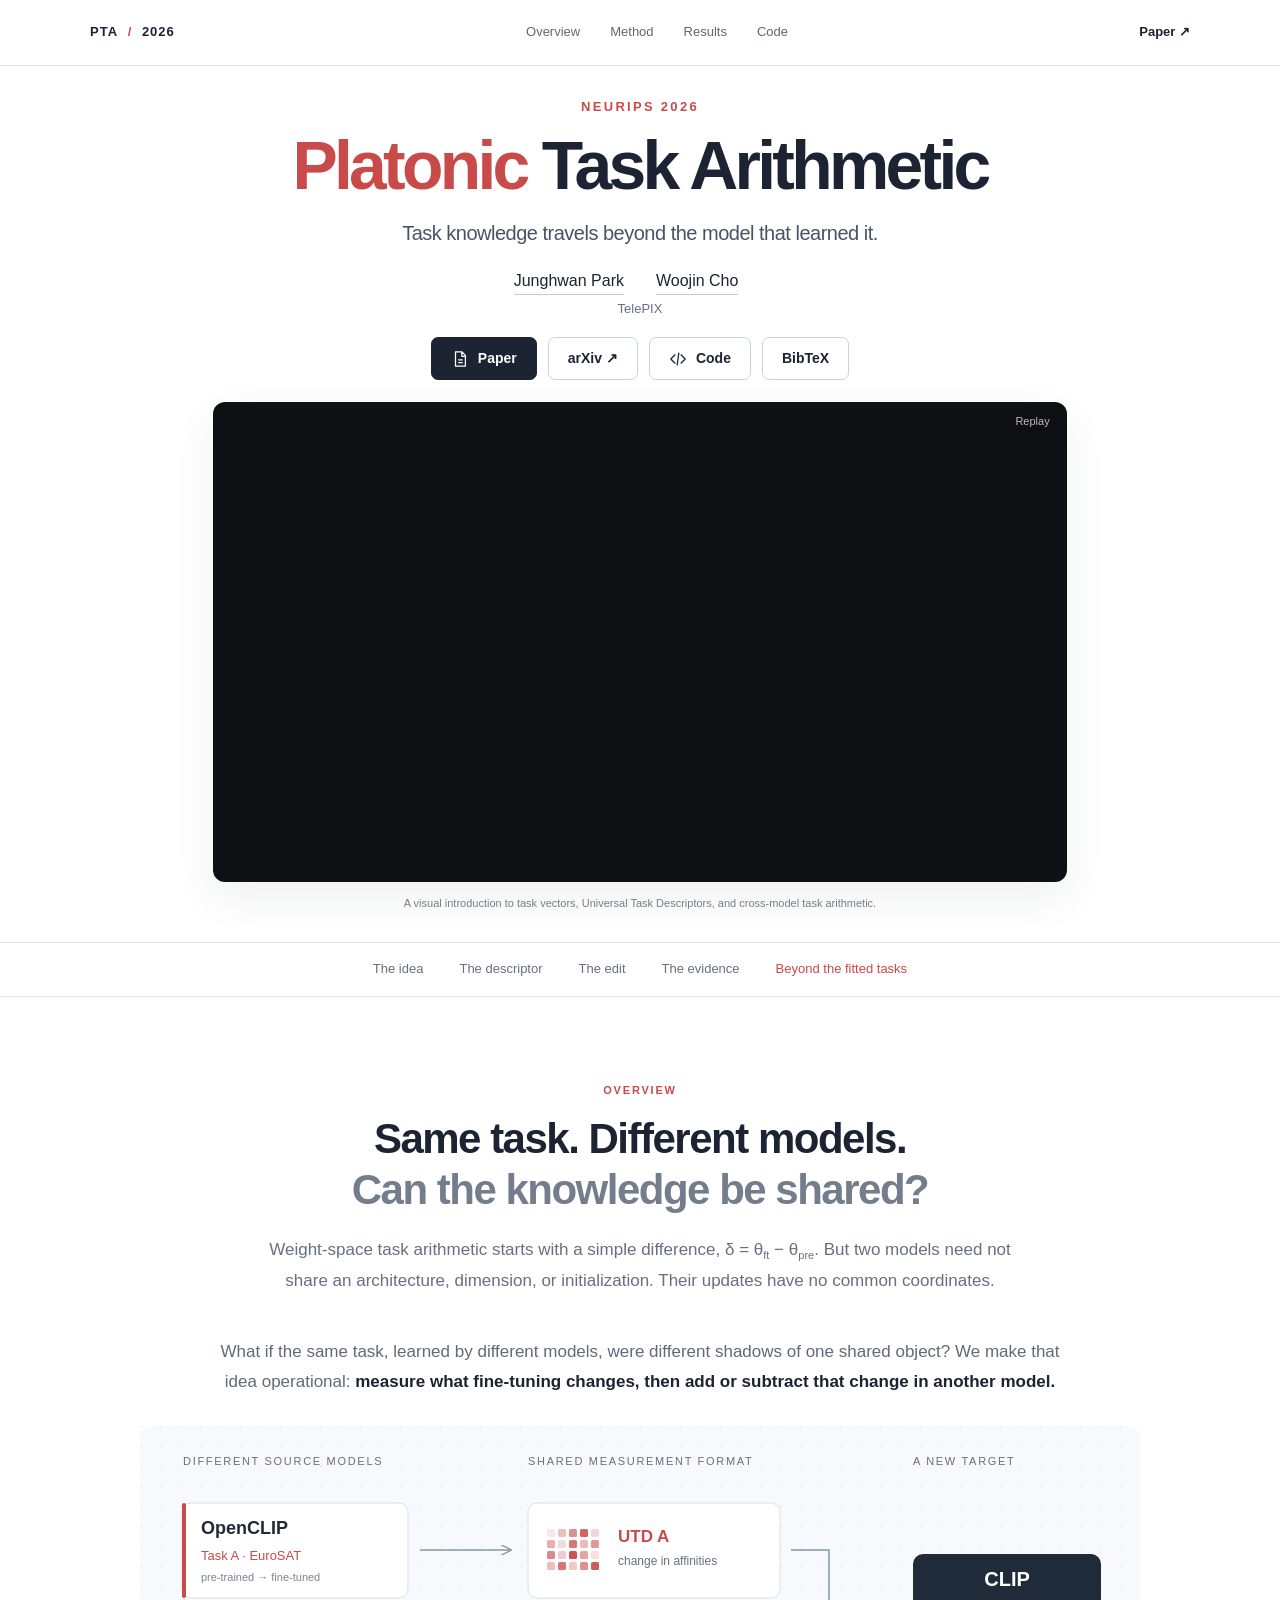
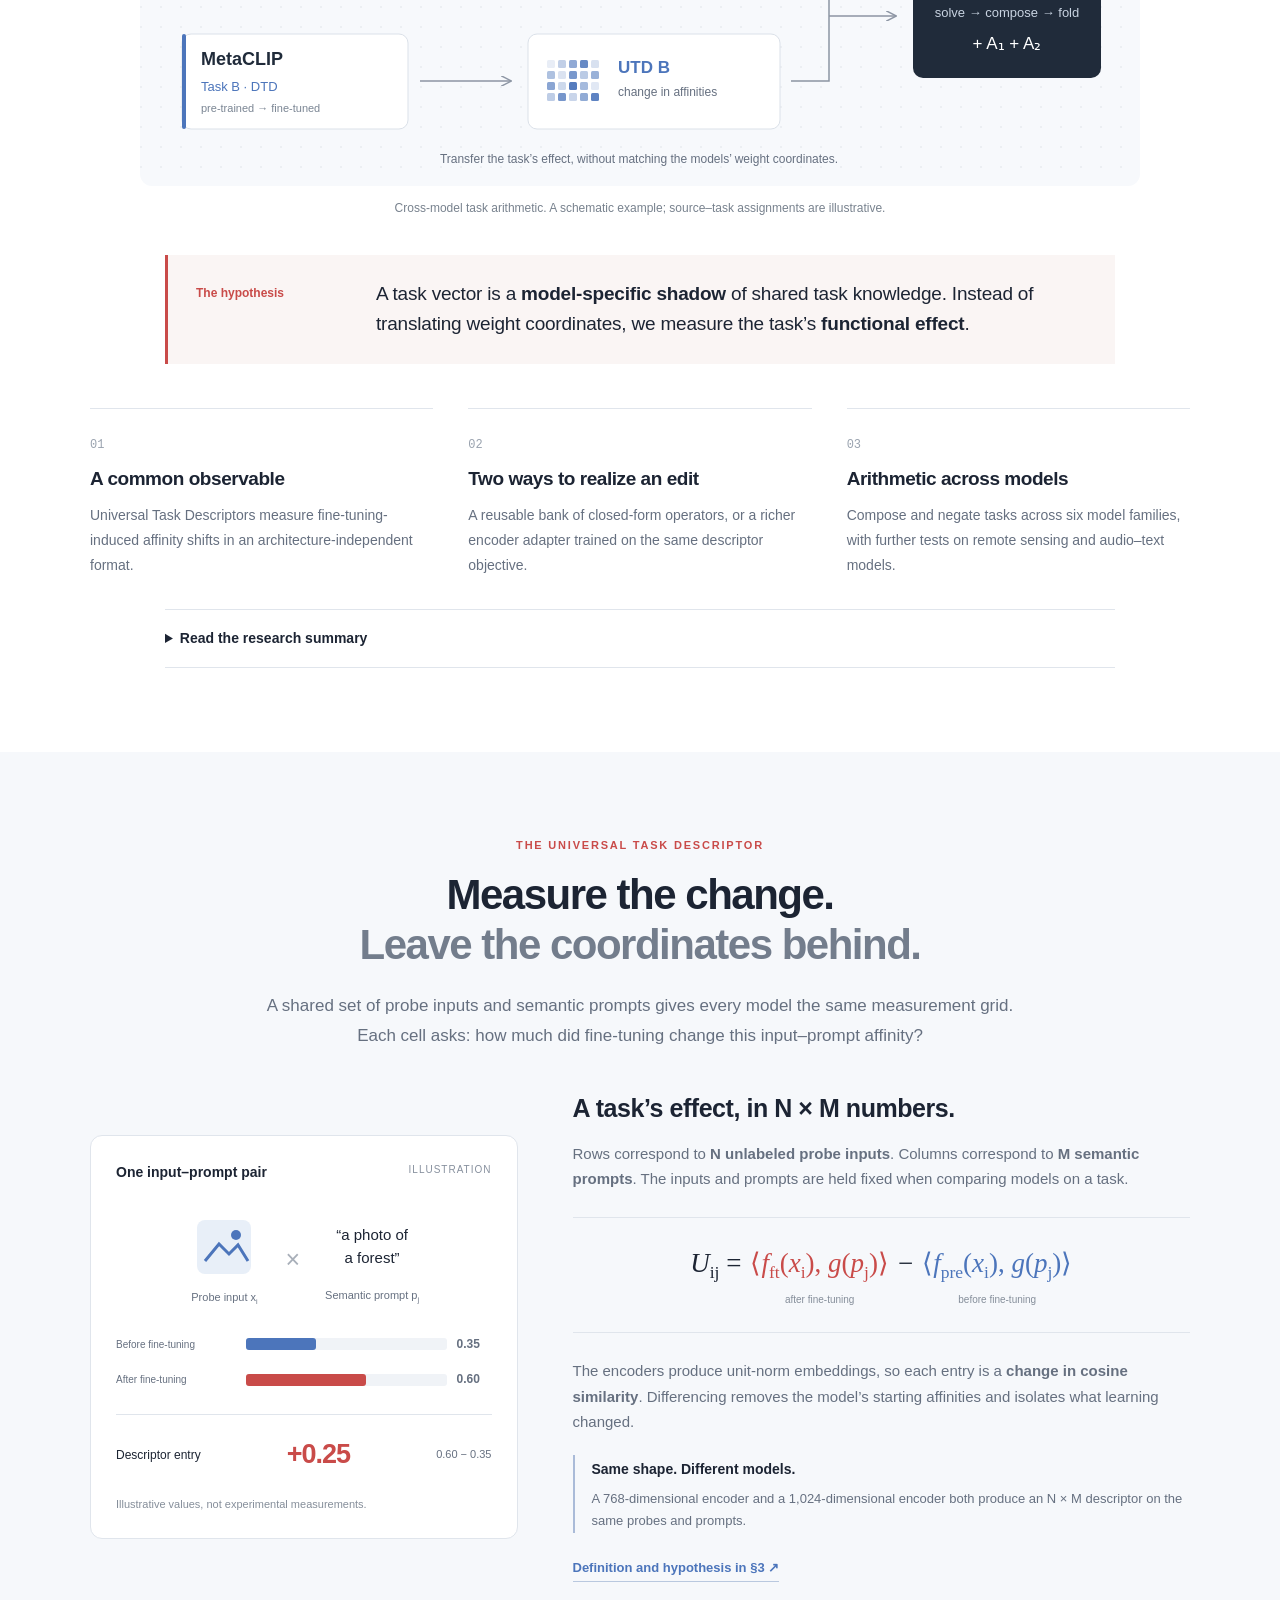
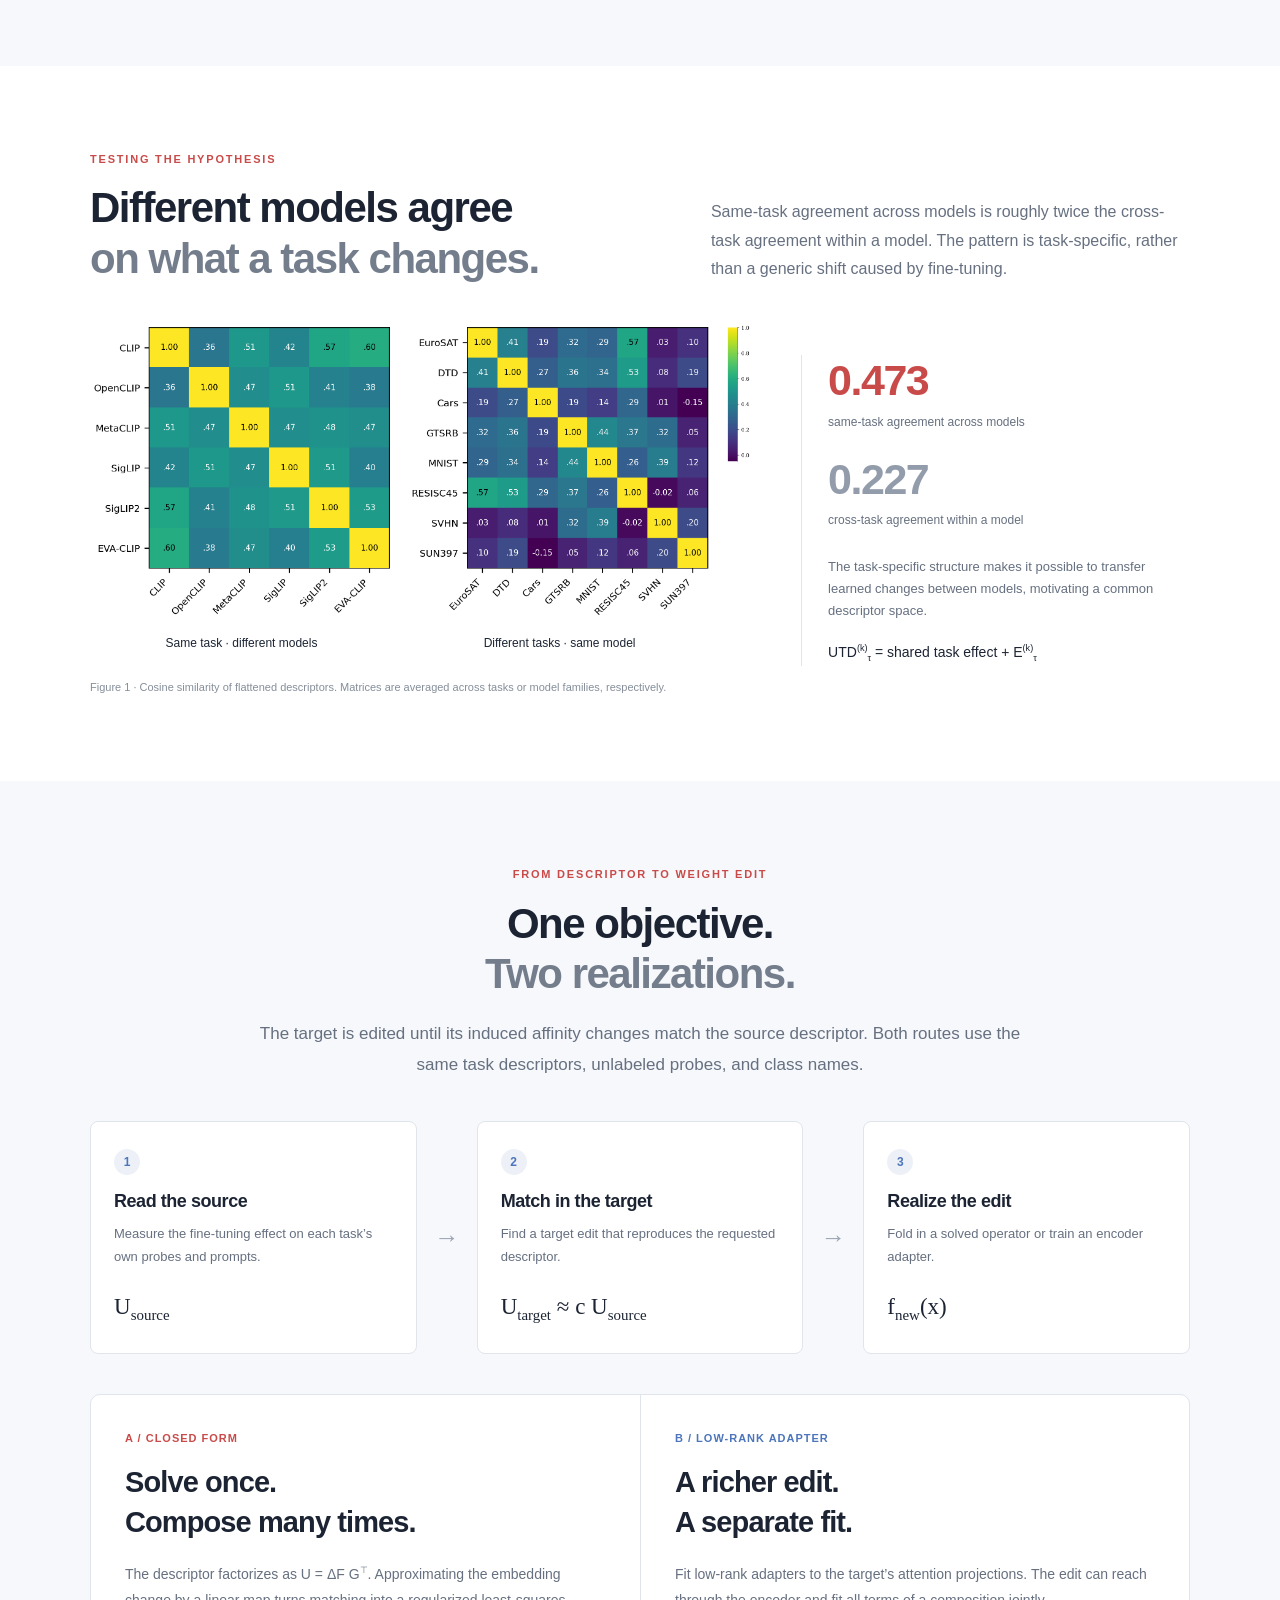
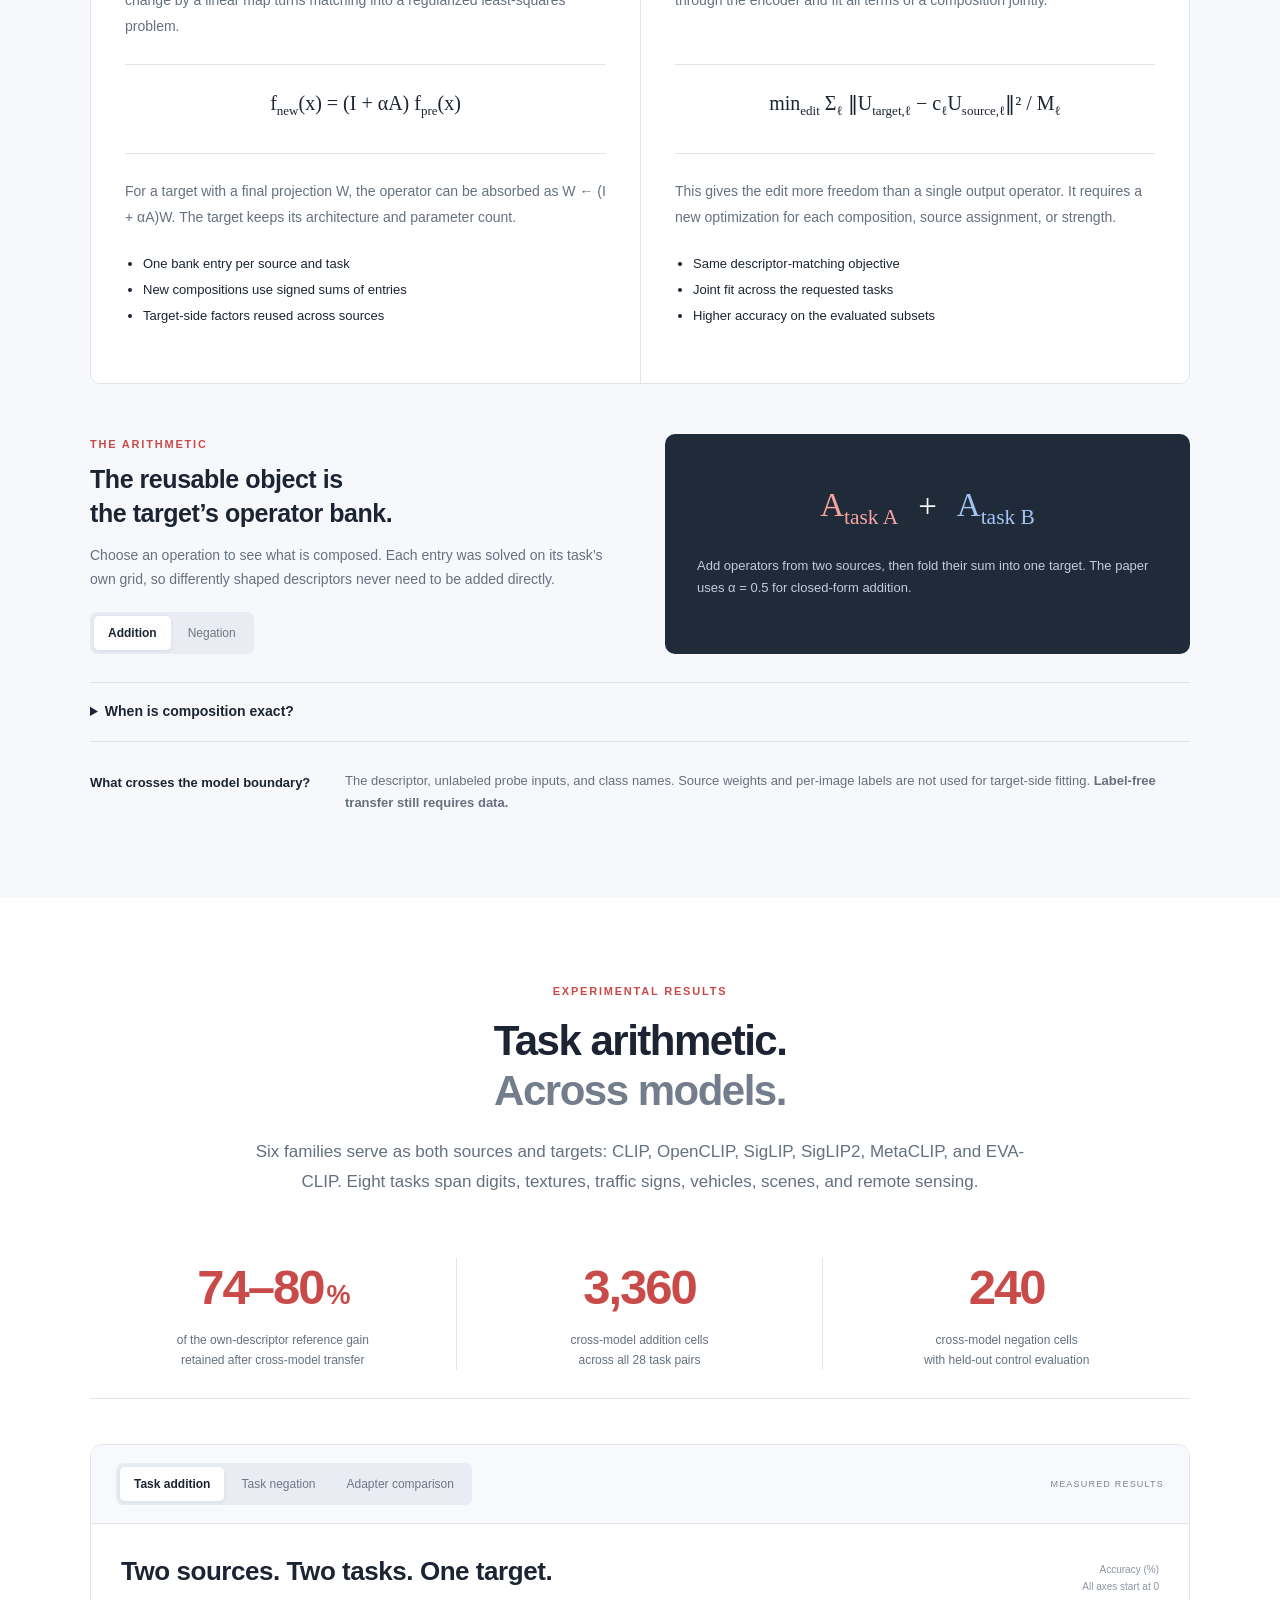
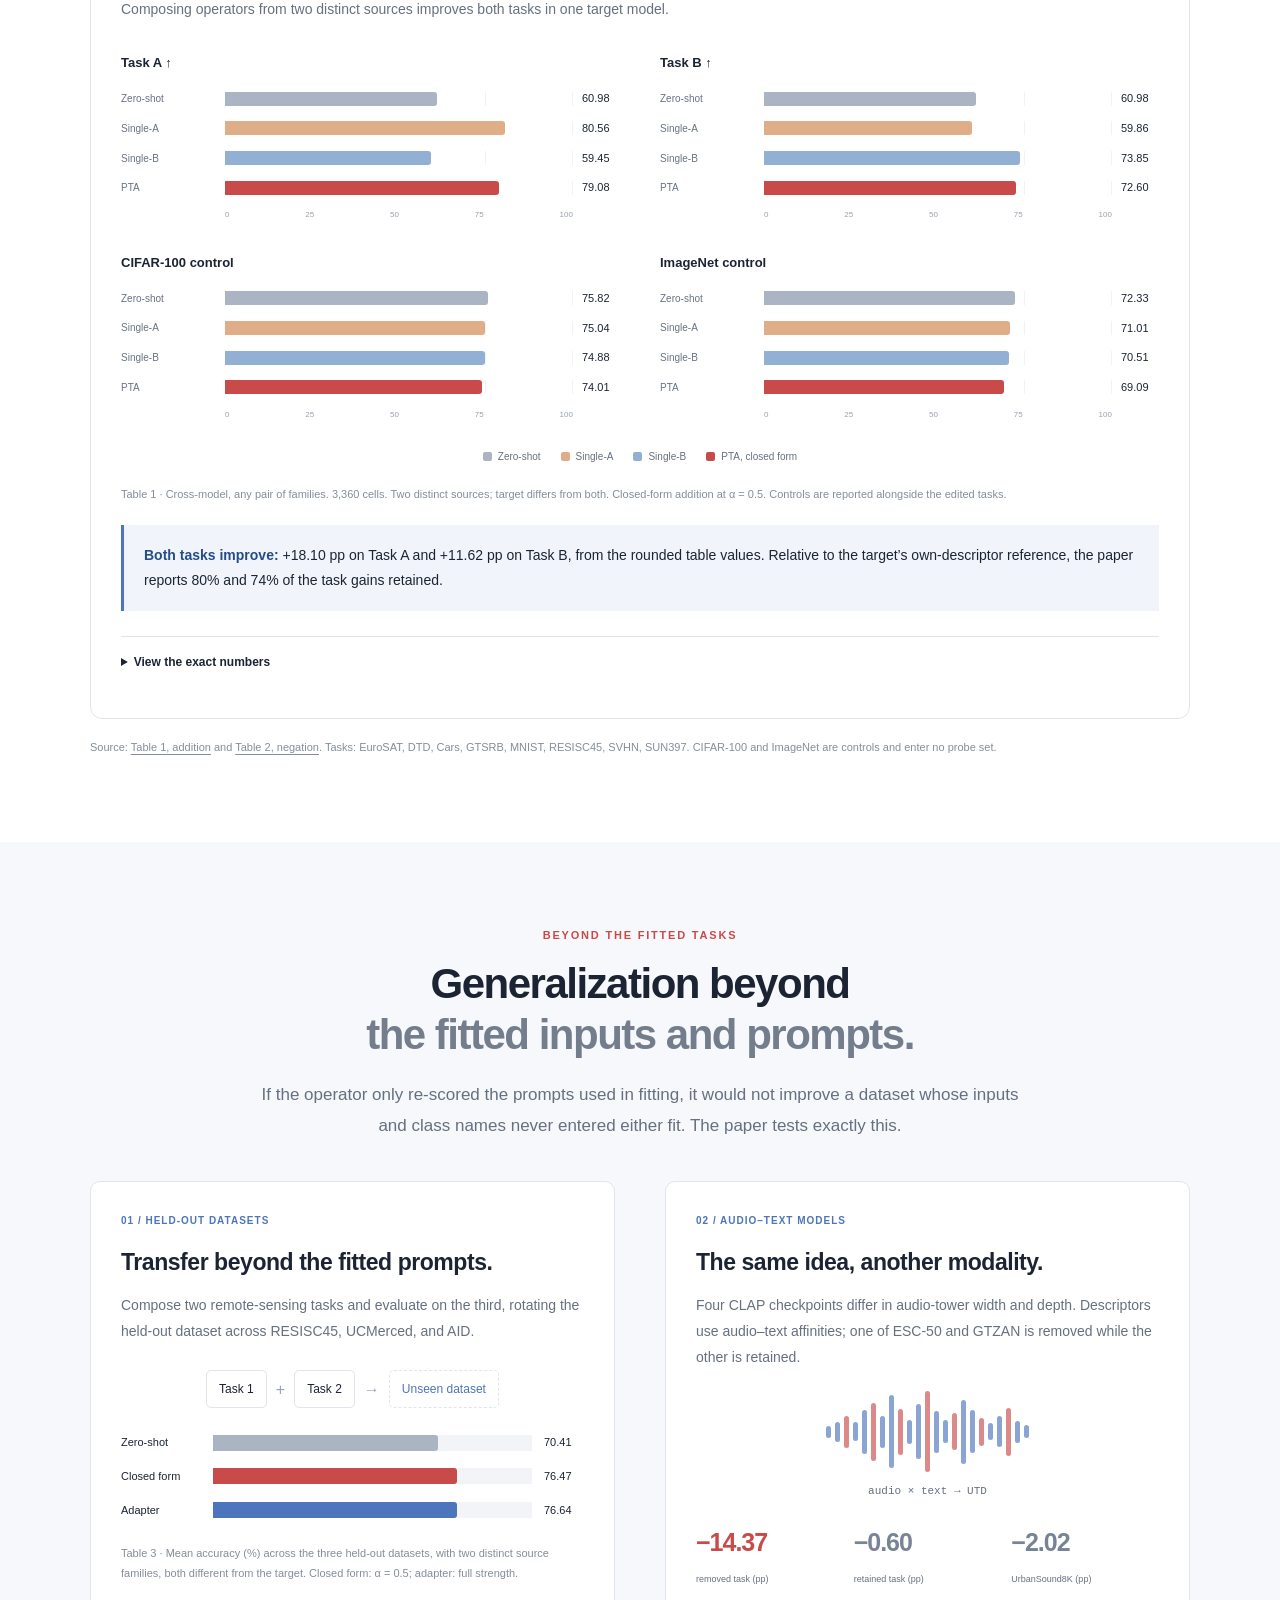
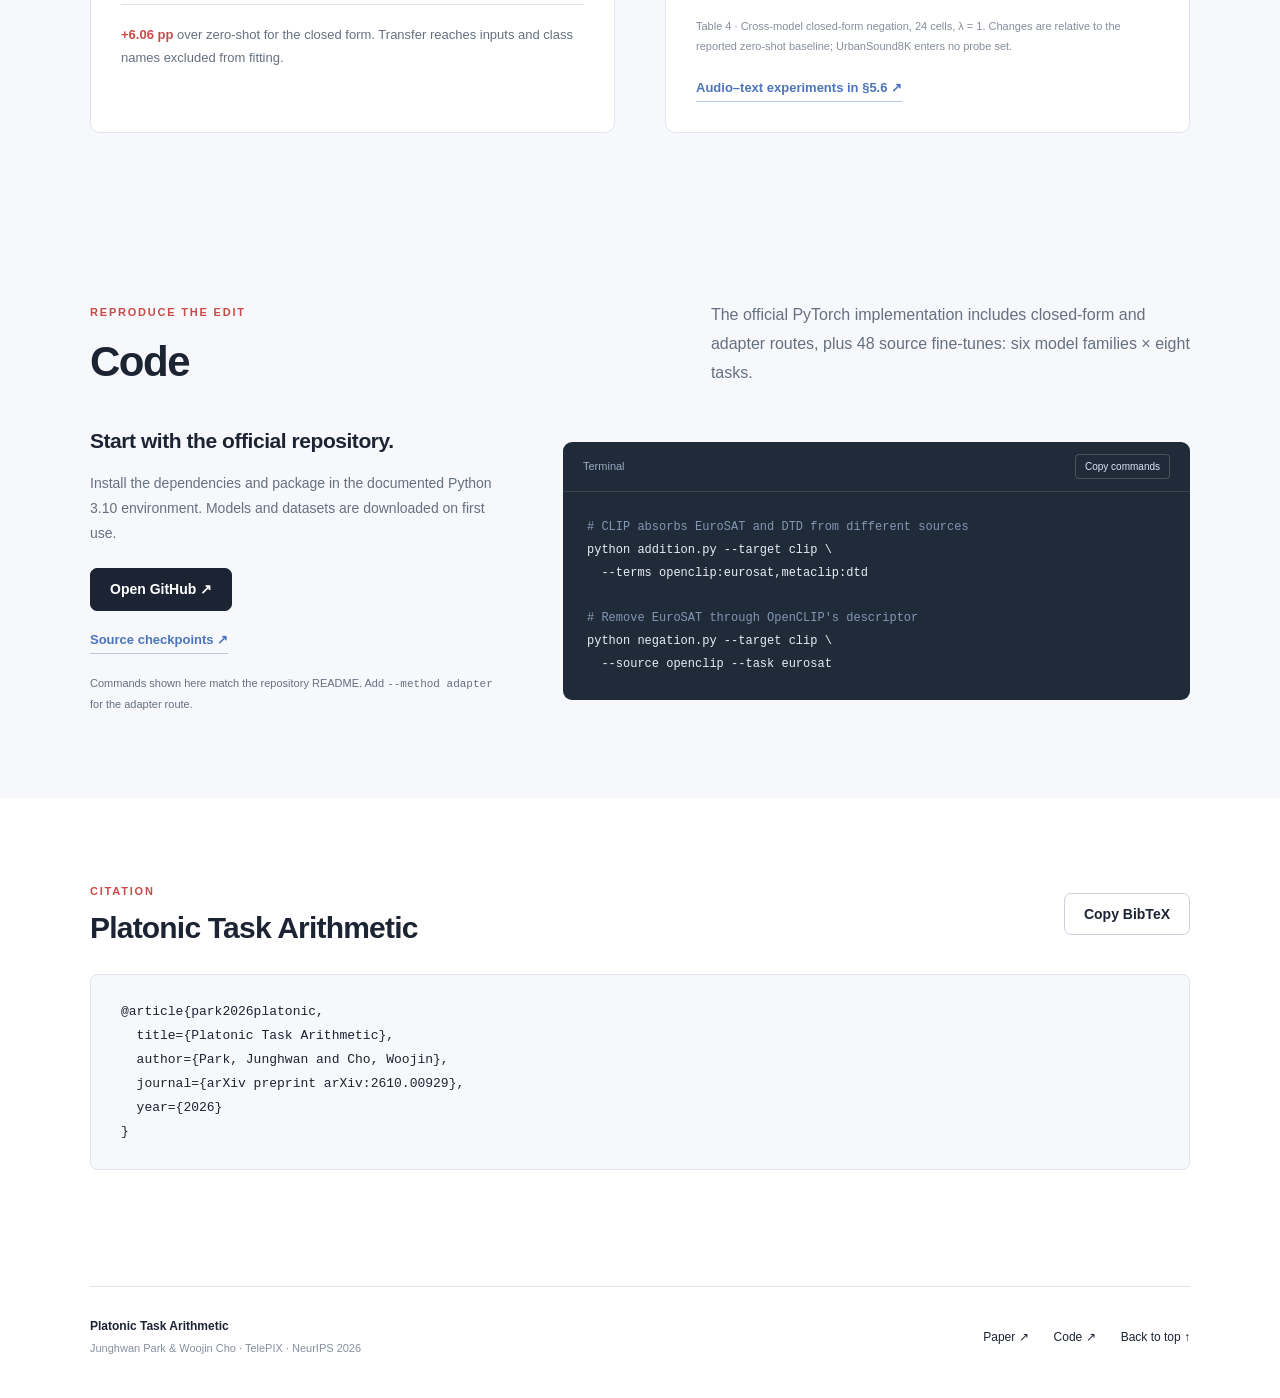
==== commit 21c9b7ca: "[edit] index.html" ====
--- a/Platonic-Task-Arithmetic/index.html
+++ b/Platonic-Task-Arithmetic/index.html
@@ -1,7 +1,7 @@
 <!doctype html><html lang="en"><head><meta charset="utf-8"><meta name="viewport" content="width=device-width,initial-scale=1"><title>Platonic Task Arithmetic | NeurIPS 2026</title><meta name="description" content="Add and negate task knowledge across different models. The official project page for Platonic Task Arithmetic, NeurIPS 2026."><meta property="og:title" content="Platonic Task Arithmetic"><meta property="og:description" content="Task arithmetic beyond a single model. NeurIPS 2026."><meta property="og:type" content="website"><meta name="theme-color" content="#ffffff"><link rel="icon" href="assets/favicon.svg"><link rel="stylesheet" href="style.css"><script src="script.js" defer></script></head><body>
 <a class="skip" href="#overview">Skip to content</a><header class="topbar"><a class="wordmark" href="#">PTA<span> / </span>2026</a><nav aria-label="Sections"><a href="#overview">Overview</a><a href="#method">Method</a><a href="#results">Results</a><a href="#code">Code</a></nav><a class="top-paper" href="https://arxiv.org/abs/2610.00929">Paper ↗</a></header>
 <main><section class="hero wrap"><p class="venue">NEURIPS 2026</p><h1><span>Platonic</span> Task Arithmetic</h1><p class="subtitle">Task knowledge travels beyond the model that learned it.</p><div class="authors"><a href="https://github.com/jhpark-ai">Junghwan Park</a><a href="https://woojin-cho.github.io/">Woojin Cho</a></div><p class="affiliation">TelePIX</p><div class="actions"><a class="button primary" href="https://arxiv.org/pdf/2610.00929"><svg viewBox="0 0 20 20" aria-hidden="true"><path d="M5 2h7l4 4v12H5zM12 2v5h4M8 11h5M8 14h5"/></svg>Paper</a><a class="button" href="https://arxiv.org/abs/2610.00929">arXiv ↗</a><a class="button" href="https://github.com/jhpark-ai/Platonic-Task-Arithmetic"><svg viewBox="0 0 20 20" aria-hidden="true"><path d="M7 5L2 10l5 5M13 5l5 5-5 5M11 3L9 17"/></svg>Code</a><a class="button" href="#citation">BibTeX</a></div>
-<div class="film hero-film"><video id="explainer" width="1920" height="1080" muted loop playsinline controls preload="metadata" poster="assets/animation-poster.jpg?v=10c7a9e6611a" aria-label="Video explaining Platonic Task Arithmetic"><source src="assets/platonic-task-arithmetic.mp4?v=10c7a9e6611a" type="video/mp4">Your browser does not support video. <a href="assets/platonic-task-arithmetic.mp4?v=10c7a9e6611a">Download the MP4</a>.</video><div class="video-controls"><button id="motion-toggle" class="motion-toggle" aria-controls="explainer" aria-pressed="true" hidden>Play animation</button><button id="restart-video" class="motion-toggle" type="button" aria-controls="explainer" hidden>Replay from start ↺</button></div></div><p class="figure-caption">A visual introduction to task vectors, Universal Task Descriptors, and cross-model task arithmetic.</p></section>
+<div class="film hero-film"><video id="explainer" width="1920" height="1080" muted loop playsinline controls preload="metadata" poster="assets/animation-poster.jpg?v=10c7a9e6611a" aria-label="Video explaining Platonic Task Arithmetic"><source src="assets/platonic-task-arithmetic.mp4?v=10c7a9e6611a" type="video/mp4">Your browser does not support video. <a href="assets/platonic-task-arithmetic.mp4?v=10c7a9e6611a">Download the MP4</a>.</video><button id="restart-video" class="video-replay" type="button" aria-label="Replay video from the beginning" aria-controls="explainer" hidden>Replay</button></div><p class="figure-caption">A visual introduction to task vectors, Universal Task Descriptors, and cross-model task arithmetic.</p></section>
 <div class="chapter-nav"><nav class="wrap" aria-label="Research chapters"><a href="#overview">The idea</a><a href="#descriptor">The descriptor</a><a href="#method">The edit</a><a href="#results">The evidence</a><a href="#generalization">Beyond the fitted tasks</a></nav></div>
 <section id="overview" class="section wrap"><div class="section-heading"><span class="eyebrow">OVERVIEW</span><h2>Same task. Different models.<br><span>Can the knowledge be shared?</span></h2><p>Weight-space task arithmetic starts with a simple difference, δ = θ<sub>ft</sub> − θ<sub>pre</sub>. But two models need not share an architecture, dimension, or initialization. Their updates have no common coordinates.</p></div>
 <p class="hero-summary">What if the same task, learned by different models, were different shadows of one shared object? We make that idea operational: <strong>measure what fine-tuning changes, then add or subtract that change in another model.</strong></p><figure class="teaser"><div class="mobile-teaser" aria-label="Two sources supply task descriptors; CLIP receives their operators"><div><span>OpenCLIP<small>EuroSAT</small></span><b>→</b><span class="red">UTD A<small>affinity changes</small></span></div><div><span>MetaCLIP<small>DTD</small></span><b>→</b><span class="blue">UTD B<small>affinity changes</small></span></div><p>↓ solve & compose in the target ↓</p><div class="mobile-target">CLIP<strong>+ A₁ + A₂</strong></div></div><img src="assets/transfer-overview.svg" width="1000" height="360" alt="Two different sources provide task descriptors. A new target receives them as a composition of solved operators."><figcaption>Cross-model task arithmetic. A schematic example; source–task assignments are illustrative.</figcaption></figure><div class="finding"><span class="finding-marker">The hypothesis</span><p>A task vector is a <strong>model-specific shadow</strong> of shared task knowledge. Instead of translating weight coordinates, we measure the task’s <strong>functional effect</strong>.</p></div><div class="contributions"><article><span>01</span><h3>A common observable</h3><p>Universal Task Descriptors measure fine-tuning-induced affinity shifts in an architecture-independent format.</p></article><article><span>02</span><h3>Two ways to realize an edit</h3><p>A reusable bank of closed-form operators, or a richer encoder adapter trained on the same descriptor objective.</p></article><article><span>03</span><h3>Arithmetic across models</h3><p>Compose and negate tasks across six model families, with further tests on remote sensing and audio–text models.</p></article></div>
--- a/Platonic-Task-Arithmetic/style.css
+++ b/Platonic-Task-Arithmetic/style.css
@@ -36,3 +36,20 @@
 .hero .authors>a{white-space:nowrap}
 .hero .authors>a:first-child{justify-self:end}
 .hero .authors>a:last-child{justify-self:start}
+/* Align corresponding content rows across the two realization columns. */
+@media(min-width:721px){
+  .route-comparison>article>p:first-of-type{min-height:5.55em}
+  @supports(grid-template-rows:subgrid){
+    .route-comparison>article{display:grid;grid-template-rows:subgrid;grid-row:1 / span 6;align-content:start}
+    .route-comparison>article:first-child{grid-column:1}
+    .route-comparison>article:last-child{grid-column:2}
+    .route-comparison>article>p:first-of-type{min-height:0}
+  }
+}
+
+/* Click the video to pause/play; keep the only visible control at the top edge. */
+.film>video[role="button"]{cursor:pointer}
+.film>video[role="button"]:focus-visible{outline:2px solid #a4c3f3;outline-offset:-3px}
+.video-replay{position:absolute;top:9px;right:11px;z-index:1;background:rgba(15,16,19,.6);color:rgba(255,255,255,.72);border:0;border-radius:3px;padding:3px 6px;font:inherit;font-size:11px;font-weight:400;line-height:1.4;cursor:pointer}
+.video-replay:hover,.video-replay:focus-visible{color:#fff;background:rgba(15,16,19,.85)}
+@media(max-width:720px){.video-replay{top:6px;right:7px;font-size:10px;padding:3px 5px}}
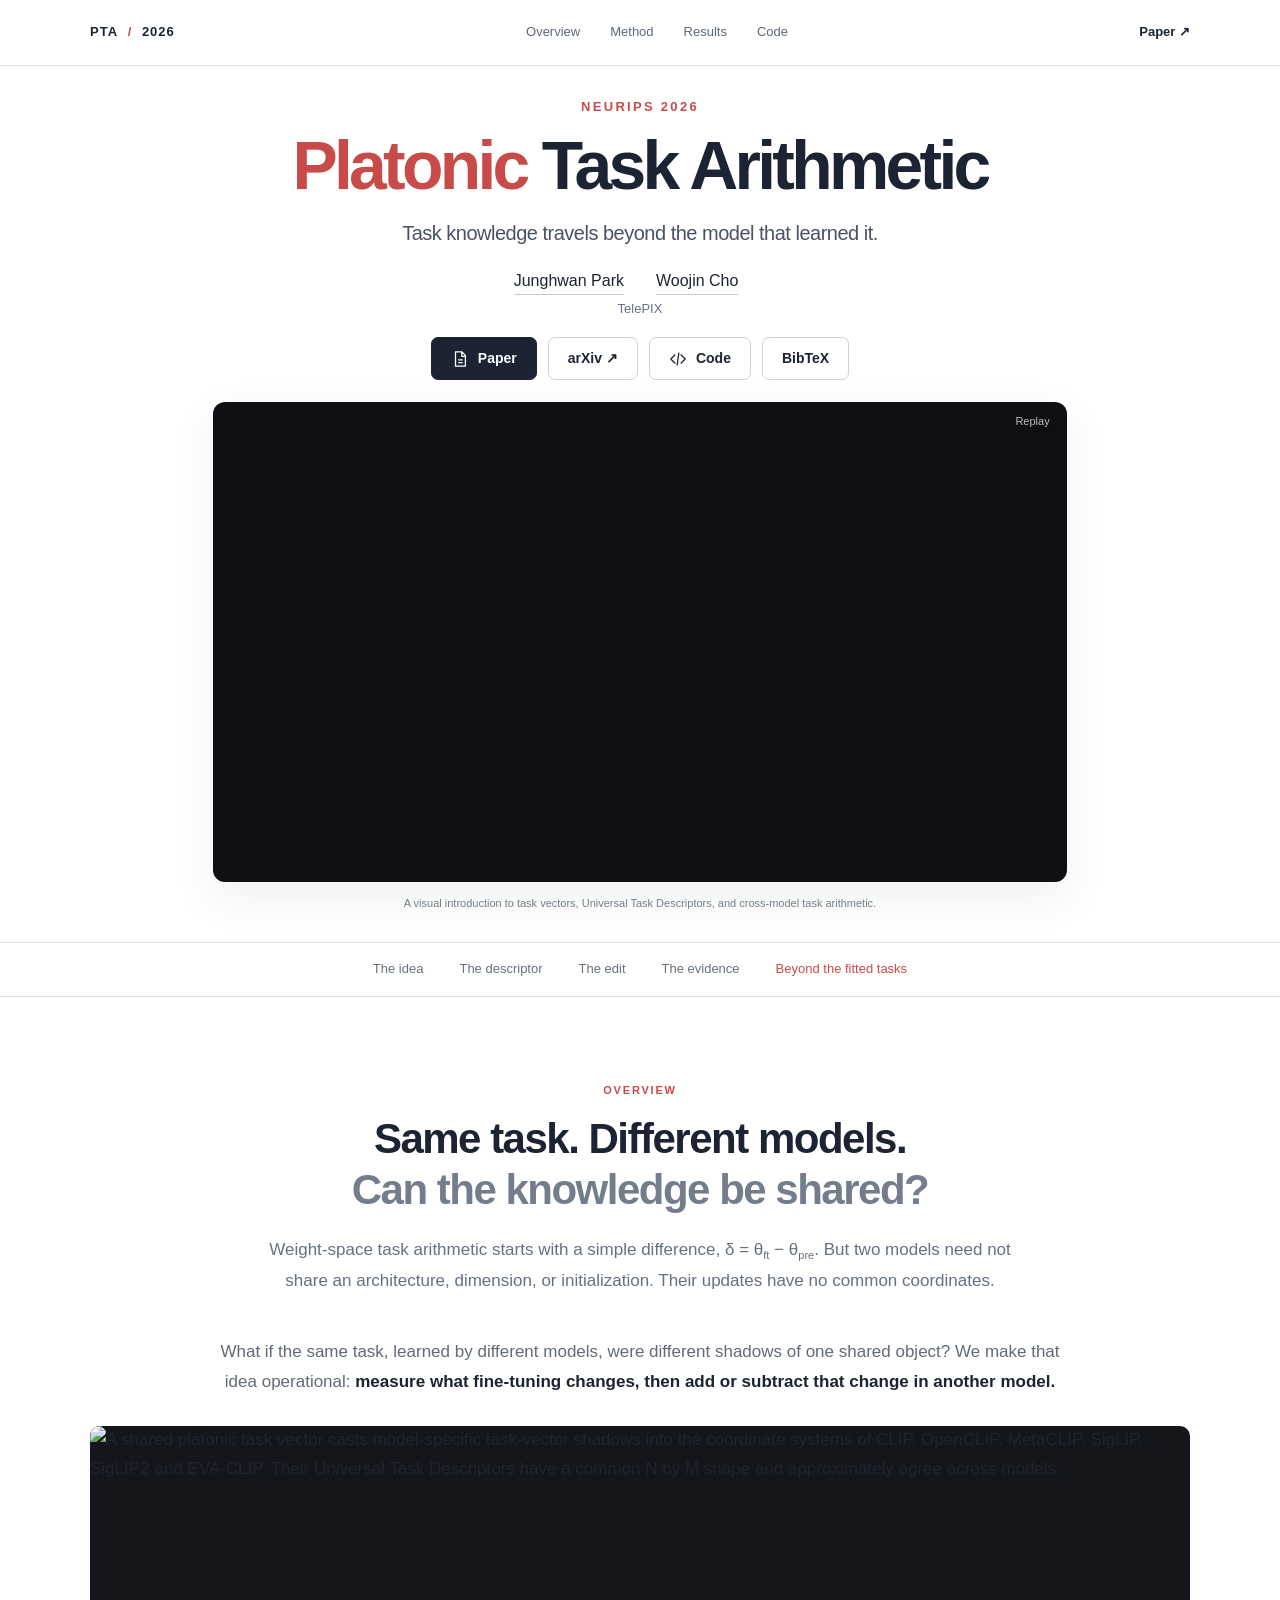
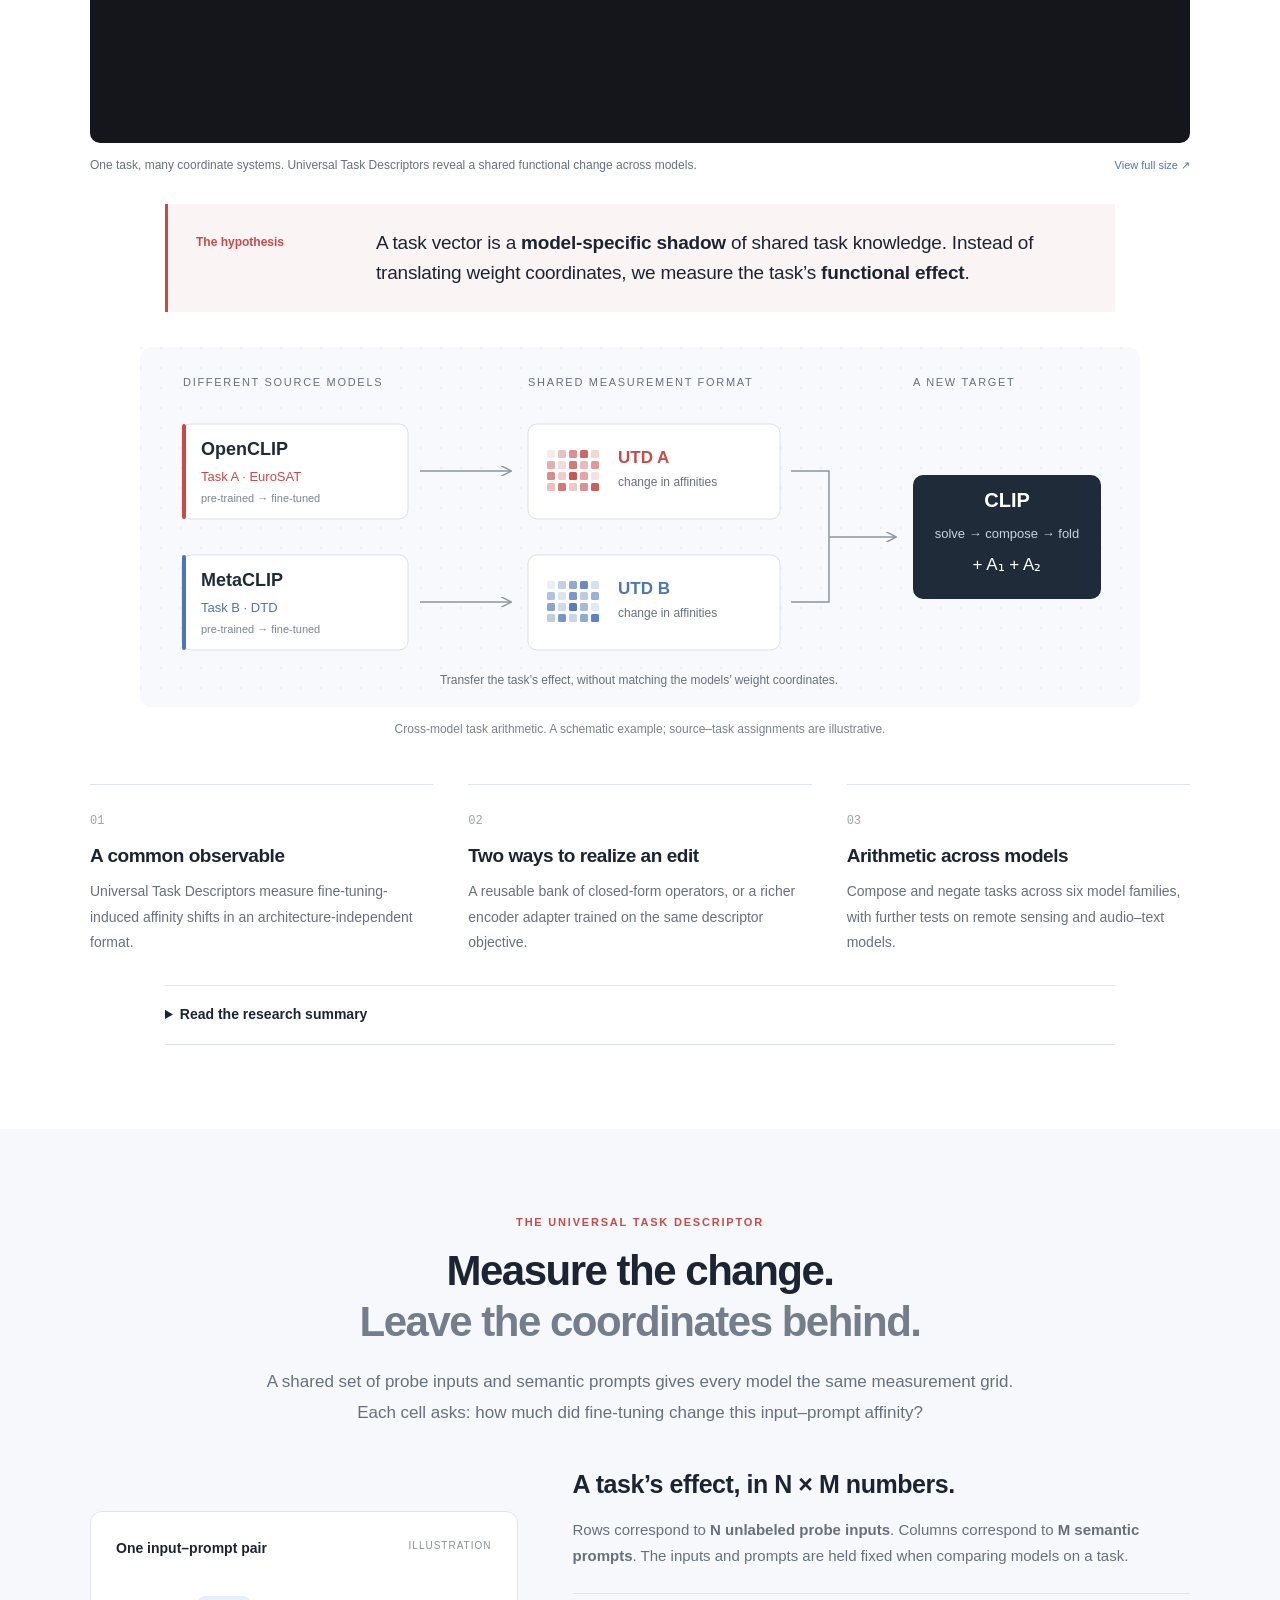
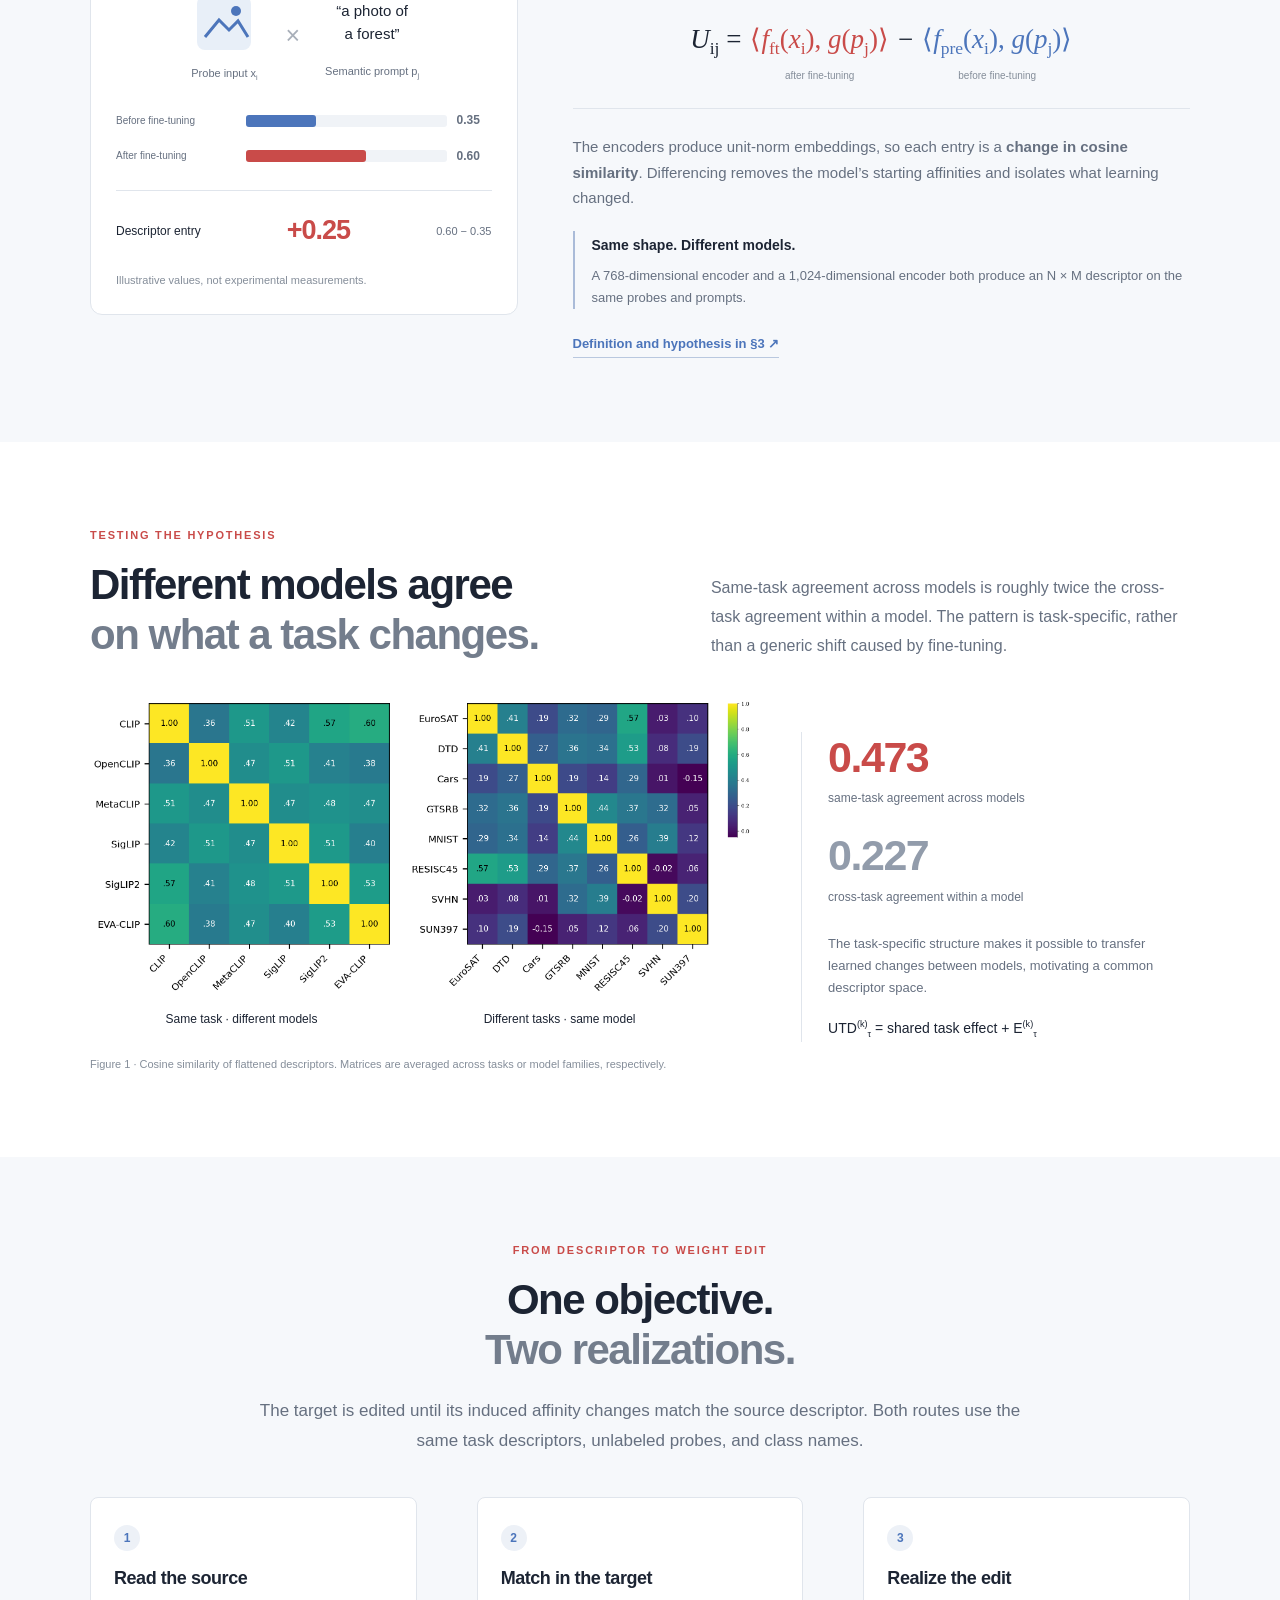
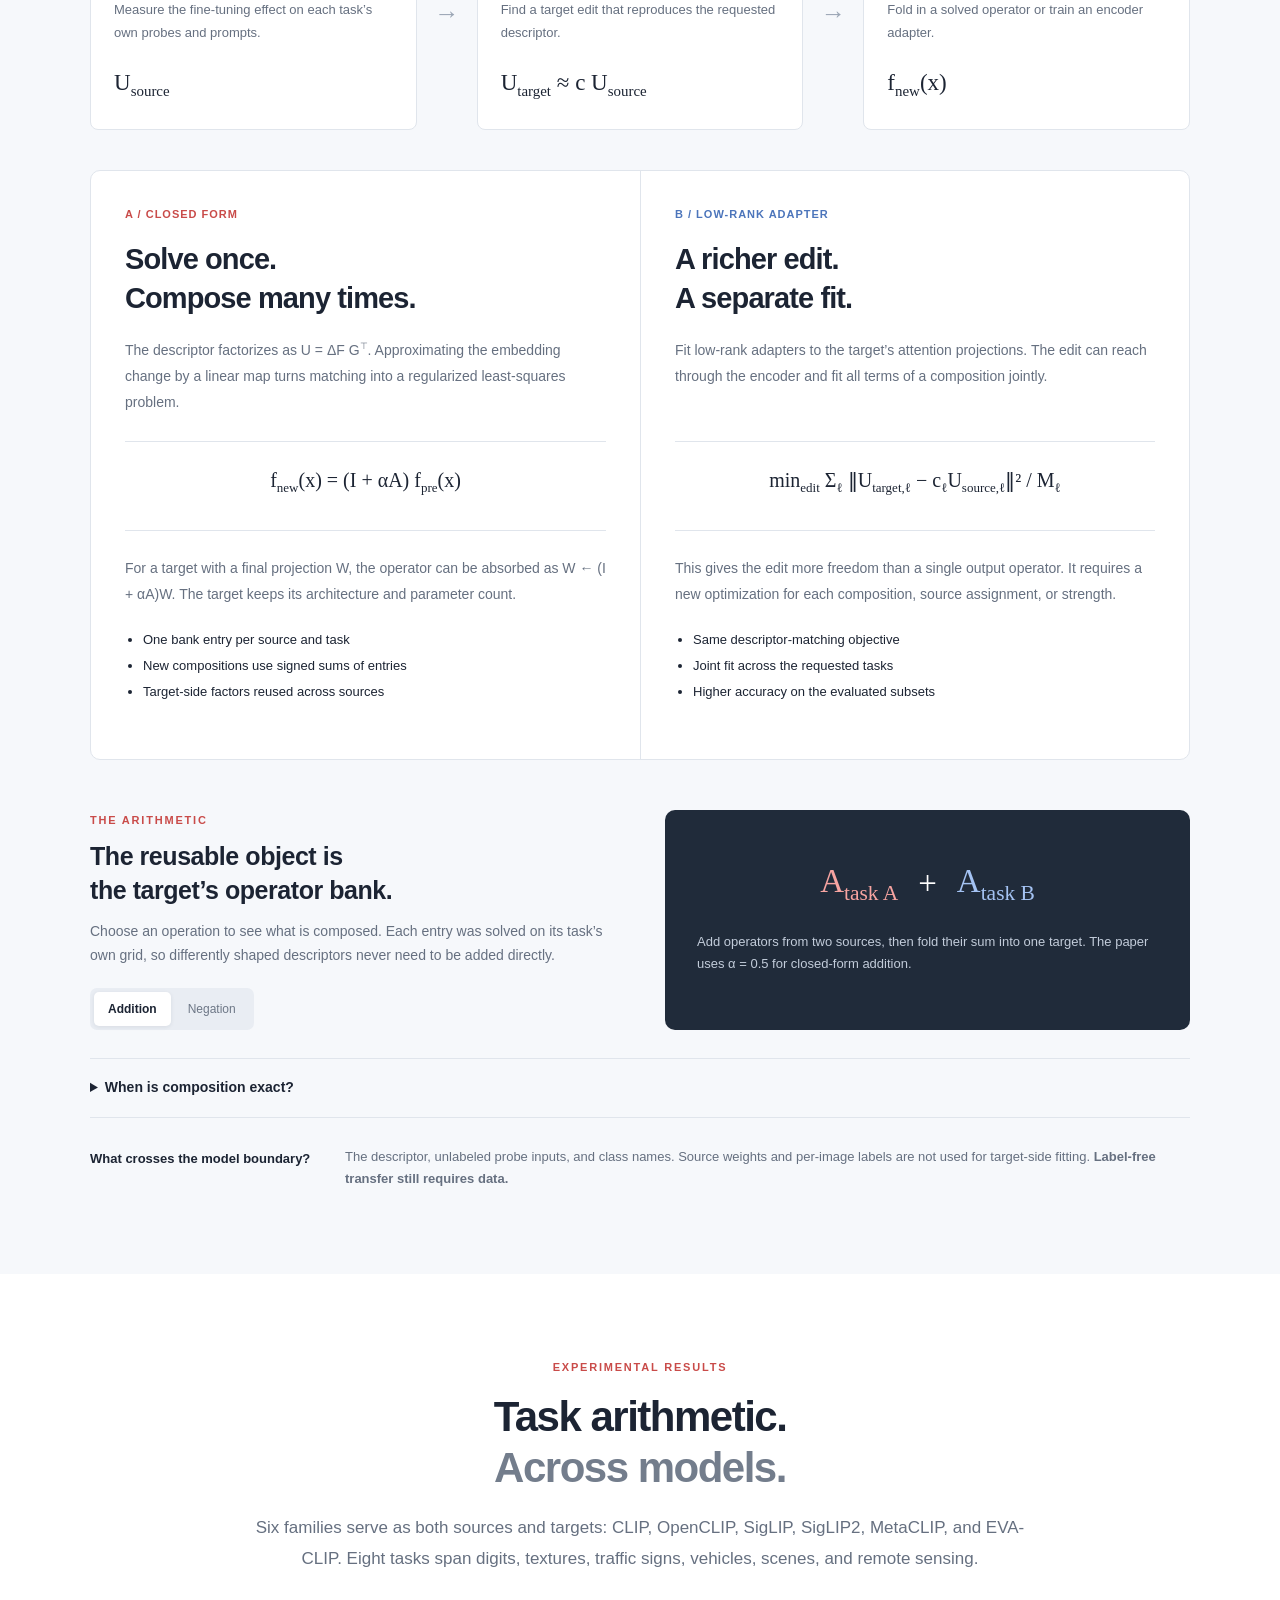
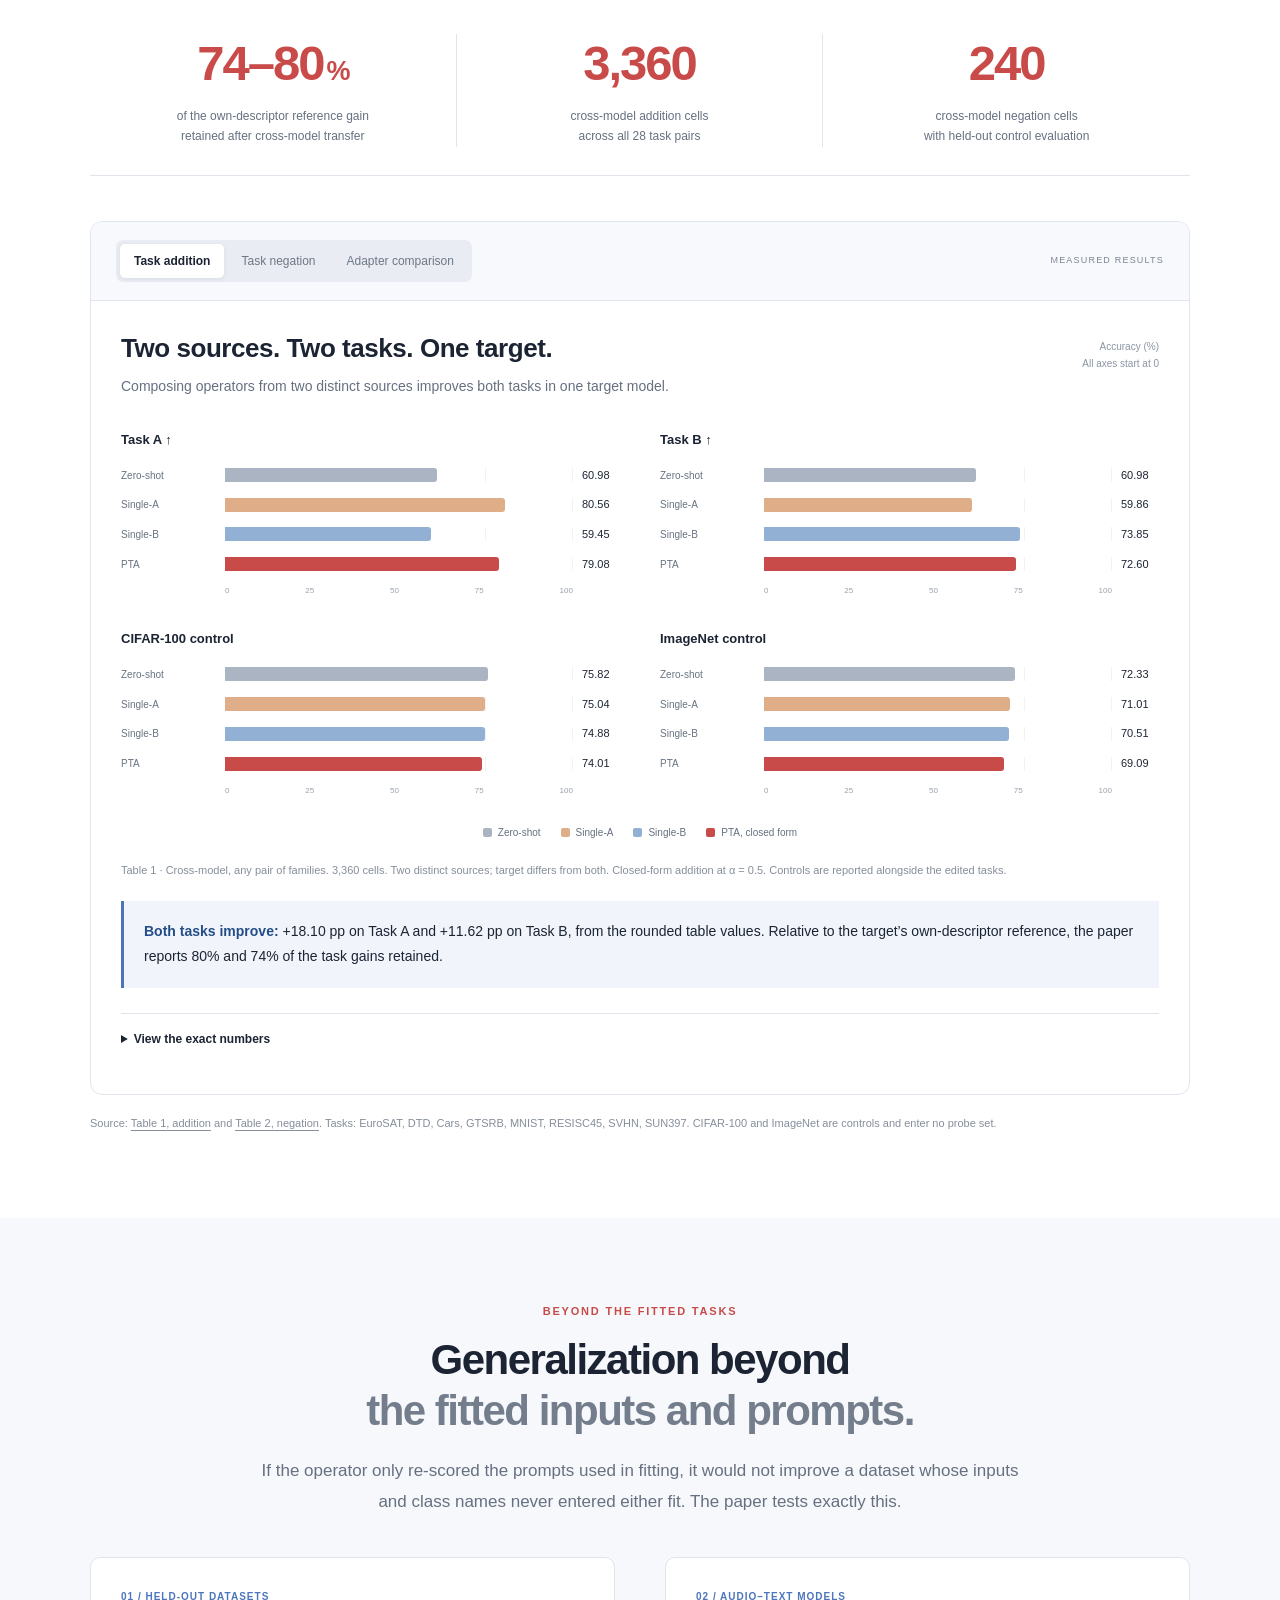
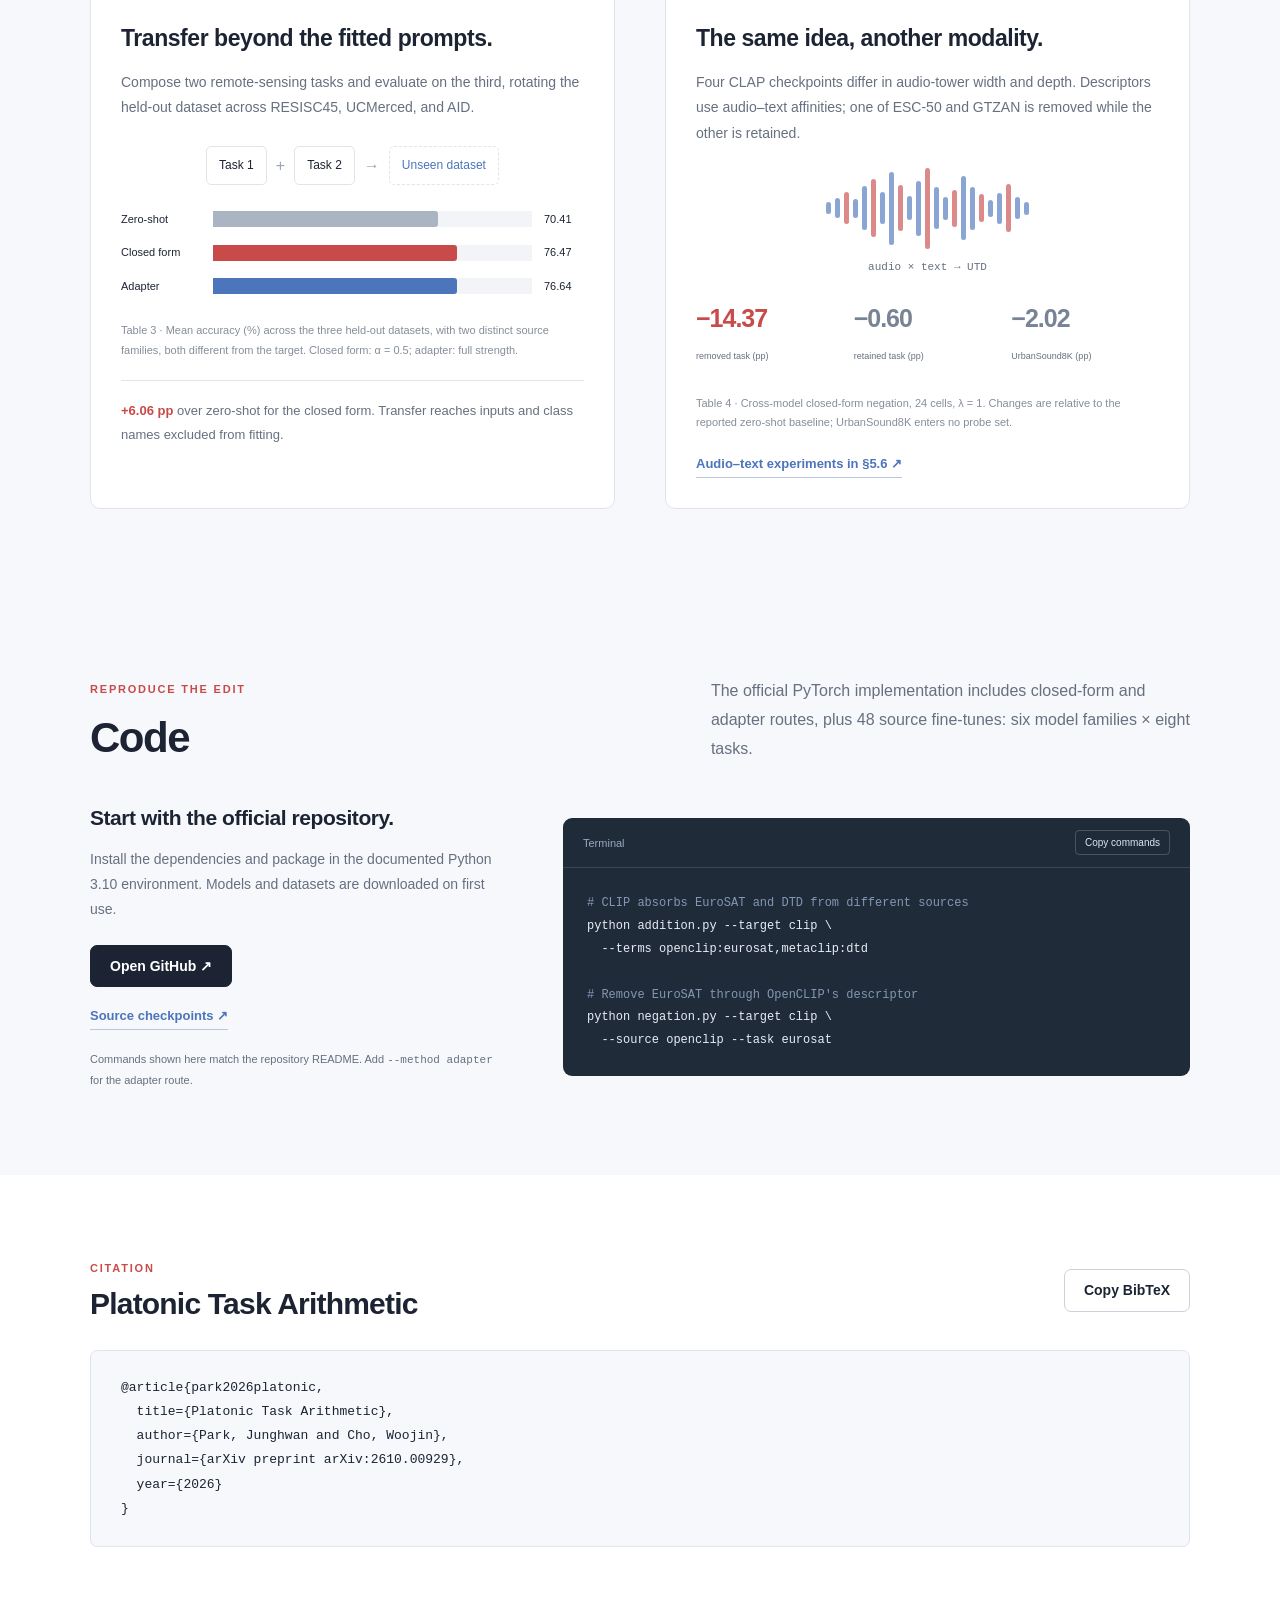
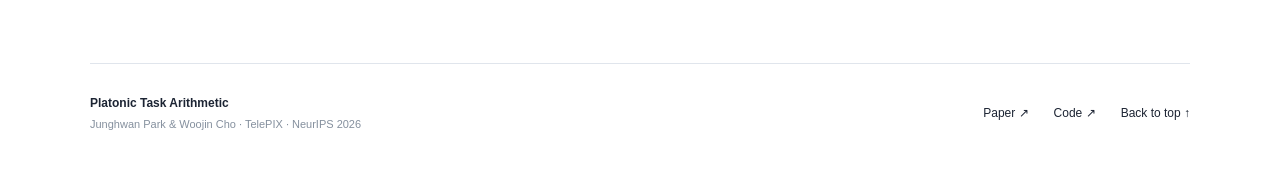
==== commit 2e580254: "[update] index" ====
--- a/Platonic-Task-Arithmetic/index.html
+++ b/Platonic-Task-Arithmetic/index.html
@@ -4,7 +4,7 @@
 <div class="film hero-film"><video id="explainer" width="1920" height="1080" muted loop playsinline controls preload="metadata" poster="assets/animation-poster.jpg?v=10c7a9e6611a" aria-label="Video explaining Platonic Task Arithmetic"><source src="assets/platonic-task-arithmetic.mp4?v=10c7a9e6611a" type="video/mp4">Your browser does not support video. <a href="assets/platonic-task-arithmetic.mp4?v=10c7a9e6611a">Download the MP4</a>.</video><button id="restart-video" class="video-replay" type="button" aria-label="Replay video from the beginning" aria-controls="explainer" hidden>Replay</button></div><p class="figure-caption">A visual introduction to task vectors, Universal Task Descriptors, and cross-model task arithmetic.</p></section>
 <div class="chapter-nav"><nav class="wrap" aria-label="Research chapters"><a href="#overview">The idea</a><a href="#descriptor">The descriptor</a><a href="#method">The edit</a><a href="#results">The evidence</a><a href="#generalization">Beyond the fitted tasks</a></nav></div>
 <section id="overview" class="section wrap"><div class="section-heading"><span class="eyebrow">OVERVIEW</span><h2>Same task. Different models.<br><span>Can the knowledge be shared?</span></h2><p>Weight-space task arithmetic starts with a simple difference, δ = θ<sub>ft</sub> − θ<sub>pre</sub>. But two models need not share an architecture, dimension, or initialization. Their updates have no common coordinates.</p></div>
-<p class="hero-summary">What if the same task, learned by different models, were different shadows of one shared object? We make that idea operational: <strong>measure what fine-tuning changes, then add or subtract that change in another model.</strong></p><figure class="teaser"><div class="mobile-teaser" aria-label="Two sources supply task descriptors; CLIP receives their operators"><div><span>OpenCLIP<small>EuroSAT</small></span><b>→</b><span class="red">UTD A<small>affinity changes</small></span></div><div><span>MetaCLIP<small>DTD</small></span><b>→</b><span class="blue">UTD B<small>affinity changes</small></span></div><p>↓ solve & compose in the target ↓</p><div class="mobile-target">CLIP<strong>+ A₁ + A₂</strong></div></div><img src="assets/transfer-overview.svg" width="1000" height="360" alt="Two different sources provide task descriptors. A new target receives them as a composition of solved operators."><figcaption>Cross-model task arithmetic. A schematic example; source–task assignments are illustrative.</figcaption></figure><div class="finding"><span class="finding-marker">The hypothesis</span><p>A task vector is a <strong>model-specific shadow</strong> of shared task knowledge. Instead of translating weight coordinates, we measure the task’s <strong>functional effect</strong>.</p></div><div class="contributions"><article><span>01</span><h3>A common observable</h3><p>Universal Task Descriptors measure fine-tuning-induced affinity shifts in an architecture-independent format.</p></article><article><span>02</span><h3>Two ways to realize an edit</h3><p>A reusable bank of closed-form operators, or a richer encoder adapter trained on the same descriptor objective.</p></article><article><span>03</span><h3>Arithmetic across models</h3><p>Compose and negate tasks across six model families, with further tests on remote sensing and audio–text models.</p></article></div>
+<p class="hero-summary">What if the same task, learned by different models, were different shadows of one shared object? We make that idea operational: <strong>measure what fine-tuning changes, then add or subtract that change in another model.</strong></p><figure class="platonic-overview-figure"><a class="overview-figure-link" href="assets/platonic-task-vector-overview.png" target="_blank" rel="noopener" aria-label="Open the Platonic task vector overview figure at full resolution"><img src="assets/platonic-task-vector-overview.png" width="2284" height="658" loading="lazy" decoding="async" alt="A shared platonic task vector casts model-specific task-vector shadows into the coordinate systems of CLIP, OpenCLIP, MetaCLIP, SigLIP, SigLIP2 and EVA-CLIP. Their Universal Task Descriptors have a common N by M shape and approximately agree across models."></a><figcaption><span>One task, many coordinate systems. Universal Task Descriptors reveal a shared functional change across models.</span><a href="assets/platonic-task-vector-overview.png" target="_blank" rel="noopener">View full size ↗</a></figcaption></figure><div class="finding"><span class="finding-marker">The hypothesis</span><p>A task vector is a <strong>model-specific shadow</strong> of shared task knowledge. Instead of translating weight coordinates, we measure the task’s <strong>functional effect</strong>.</p></div><figure class="teaser"><div class="mobile-teaser" aria-label="Two sources supply task descriptors; CLIP receives their operators"><div><span>OpenCLIP<small>EuroSAT</small></span><b>→</b><span class="red">UTD A<small>affinity changes</small></span></div><div><span>MetaCLIP<small>DTD</small></span><b>→</b><span class="blue">UTD B<small>affinity changes</small></span></div><p>↓ solve & compose in the target ↓</p><div class="mobile-target">CLIP<strong>+ A₁ + A₂</strong></div></div><img src="assets/transfer-overview.svg" width="1000" height="360" alt="Two different sources provide task descriptors. A new target receives them as a composition of solved operators."><figcaption>Cross-model task arithmetic. A schematic example; source–task assignments are illustrative.</figcaption></figure><div class="contributions"><article><span>01</span><h3>A common observable</h3><p>Universal Task Descriptors measure fine-tuning-induced affinity shifts in an architecture-independent format.</p></article><article><span>02</span><h3>Two ways to realize an edit</h3><p>A reusable bank of closed-form operators, or a richer encoder adapter trained on the same descriptor objective.</p></article><article><span>03</span><h3>Arithmetic across models</h3><p>Compose and negate tasks across six model families, with further tests on remote sensing and audio–text models.</p></article></div>
 <details class="abstract"><summary>Read the research summary</summary><p>We investigate whether fine-tuning heterogeneous pre-trained models on the same task induces a shared change in behavior. Universal Task Descriptors record changes in cross-modal affinities on unlabeled probes and semantic prompts. Their shape depends on the probes and prompts, rather than the model architecture or embedding dimension. A descriptor can be transferred to a new target by solving for a linear edit or fitting a low-rank encoder adapter. The linear route produces reusable operators whose signed sums implement task compositions. Across six vision–language model families and eight tasks, cross-model transfer retains 74–80% of the gain obtained with the target’s own descriptors. Experiments also test datasets excluded from fitting and extend the formulation to audio–text models.</p></details></section>
 <section id="descriptor" class="section tint"><div class="wrap"><div class="section-heading"><span class="eyebrow">THE UNIVERSAL TASK DESCRIPTOR</span><h2>Measure the change.<br><span>Leave the coordinates behind.</span></h2><p>A shared set of probe inputs and semantic prompts gives every model the same measurement grid. Each cell asks: how much did fine-tuning change this input–prompt affinity?</p></div><div class="descriptor-grid"><div class="affinity-demo"><div class="demo-title">One input–prompt pair <span>Illustration</span></div><div class="input-pair"><div><svg viewBox="0 0 72 72" aria-hidden="true"><rect x="9" y="9" width="54" height="54" rx="8" fill="#e8eff8"/><path d="M17 50l14-17 10 10 9-9 10 16" fill="none" stroke="#4c75bb" stroke-width="3"/><circle cx="48" cy="24" r="5" fill="#4c75bb"/></svg><span>Probe input x<sub>i</sub></span></div><span class="pair-sign">×</span><div><span class="prompt-quote">“a photo of<br>a forest”</span><span>Semantic prompt p<sub>j</sub></span></div></div><div class="affinity-bars"><div><span>Before fine-tuning</span><div><i style="width:35%"></i></div><b>0.35</b></div><div><span>After fine-tuning</span><div><i style="width:60%"></i></div><b>0.60</b></div></div><div class="cell-value">Descriptor entry <strong>+0.25</strong><span>0.60 − 0.35</span></div><p class="small-note">Illustrative values, not experimental measurements.</p></div><div class="descriptor-explanation"><h3>A task’s effect, in N × M numbers.</h3><p>Rows correspond to <strong>N unlabeled probe inputs</strong>. Columns correspond to <strong>M semantic prompts</strong>. The inputs and prompts are held fixed when comparing models on a task.</p><div class="utd-equation" role="math" aria-label="U sub i j equals the fine-tuned input–prompt affinity minus the pre-trained input–prompt affinity"><span class="utd-lhs"><i>U</i><sub>ij</sub> =</span><span class="utd-term red"><span class="utd-math">⟨<i>f</i><sub>ft</sub>(<i>x</i><sub>i</sub>), <i>g</i>(<i>p</i><sub>j</sub>)⟩</span><small>after fine-tuning</small></span><span class="utd-minus">−</span><span class="utd-term blue"><span class="utd-math">⟨<i>f</i><sub>pre</sub>(<i>x</i><sub>i</sub>), <i>g</i>(<i>p</i><sub>j</sub>)⟩</span><small>before fine-tuning</small></span></div><p>The encoders produce unit-norm embeddings, so each entry is a <strong>change in cosine similarity</strong>. Differencing removes the model’s starting affinities and isolates what learning changed.</p><div class="insight"><strong>Same shape. Different models.</strong><p>A 768-dimensional encoder and a 1,024-dimensional encoder both produce an N × M descriptor on the same probes and prompts.</p></div><a class="text-link" href="https://arxiv.org/html/2610.00929v2#S3.SS2">Definition and hypothesis in §3 ↗</a></div></div></div></section>
 <section class="section wrap" id="consistency"><div class="split-heading"><div><span class="eyebrow">TESTING THE HYPOTHESIS</span><h2>Different models agree<br><span>on what a task changes.</span></h2></div><p>Same-task agreement across models is roughly twice the cross-task agreement within a model. The pattern is task-specific, rather than a generic shift caused by fine-tuning.</p></div><div class="evidence-layout"><figure class="heatmaps"><div><img src="assets/utd-cross-model.png" alt="Paper Figure 1a, pairwise same-task descriptor similarity across model families" loading="lazy"><h4>Same task · different models</h4></div><div><img src="assets/utd-cross-task.png" alt="Paper Figure 1b, pairwise descriptor similarity across different tasks" loading="lazy"><h4>Different tasks · same model</h4></div><img class="colorbar" src="assets/utd-colorbar.png" alt="Cosine similarity scale" loading="lazy"><figcaption>Figure 1 · Cosine similarity of flattened descriptors. Matrices are averaged across tasks or model families, respectively.</figcaption></figure><div class="agreement"><div><strong>0.473</strong><span>same-task agreement across models</span></div><div><strong>0.227</strong><span>cross-task agreement within a model</span></div><p>The task-specific structure makes it possible to transfer learned changes between models, motivating a common descriptor space.</p><div class="mini-equation">UTD<sup>(k)</sup><sub>τ</sub> = shared task effect + E<sup>(k)</sup><sub>τ</sub></div></div></div></section>
--- a/Platonic-Task-Arithmetic/style.css
+++ b/Platonic-Task-Arithmetic/style.css
@@ -53,3 +53,12 @@
 .video-replay{position:absolute;top:9px;right:11px;z-index:1;background:rgba(15,16,19,.6);color:rgba(255,255,255,.72);border:0;border-radius:3px;padding:3px 6px;font:inherit;font-size:11px;font-weight:400;line-height:1.4;cursor:pointer}
 .video-replay:hover,.video-replay:focus-visible{color:#fff;background:rgba(15,16,19,.85)}
 @media(max-width:720px){.video-replay{top:6px;right:7px;font-size:10px;padding:3px 5px}}
+
+/* The platonic hypothesis overview, with the supplied original available to zoom. */
+.platonic-overview-figure{margin:0 auto 28px;width:100%}
+.overview-figure-link{display:block;border-radius:10px;overflow:hidden;background:#15161c;cursor:zoom-in}
+.overview-figure-link img{display:block;width:100%;height:auto}
+.platonic-overview-figure figcaption{display:flex;align-items:baseline;justify-content:space-between;gap:22px;margin-top:12px;font-size:12px;line-height:1.7;color:var(--muted)}
+.platonic-overview-figure figcaption>a{white-space:nowrap;color:var(--blue);font-size:11px}
+#overview>.platonic-overview-figure+.finding{margin-top:28px;margin-bottom:35px}
+@media(max-width:720px){.overview-figure-link{border-radius:7px}.platonic-overview-figure figcaption{display:block;font-size:11px;line-height:1.8}.platonic-overview-figure figcaption>a{display:inline-block;margin-top:7px}.platonic-overview-figure{margin-bottom:25px}}
